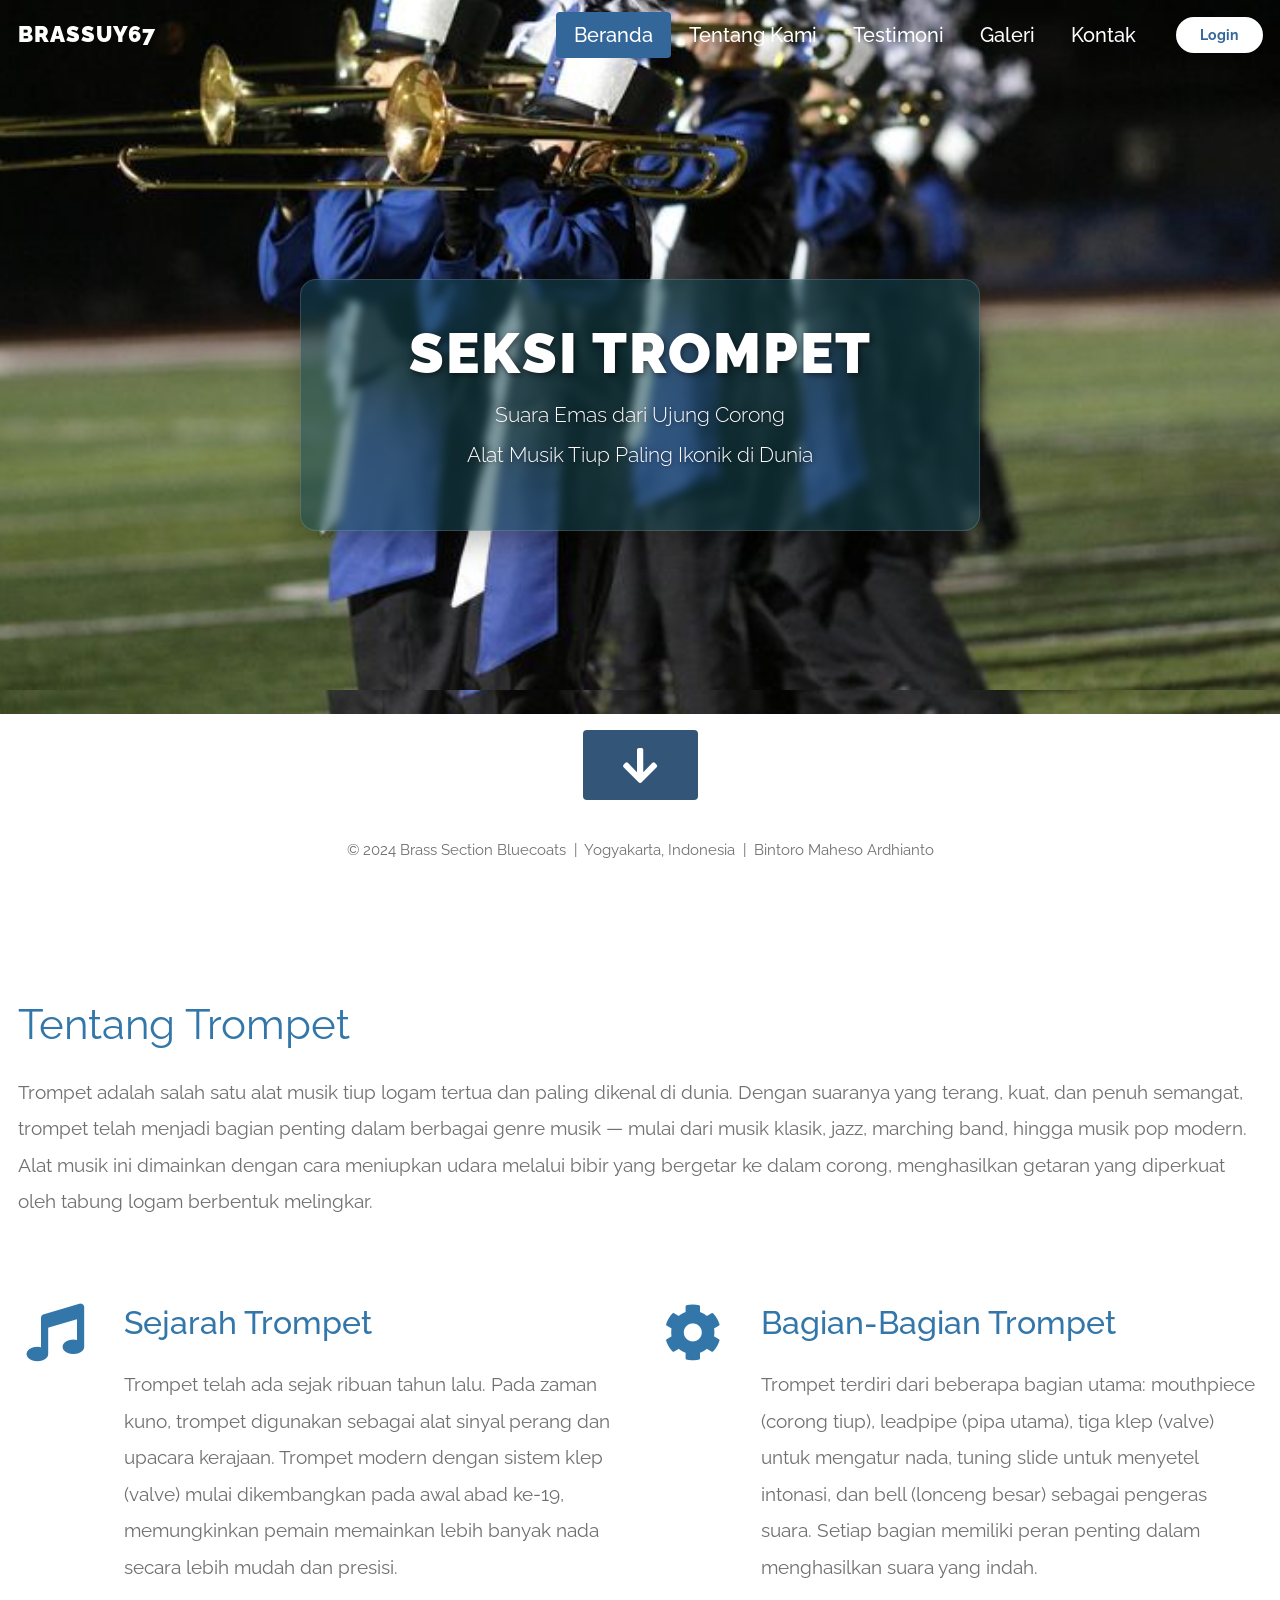
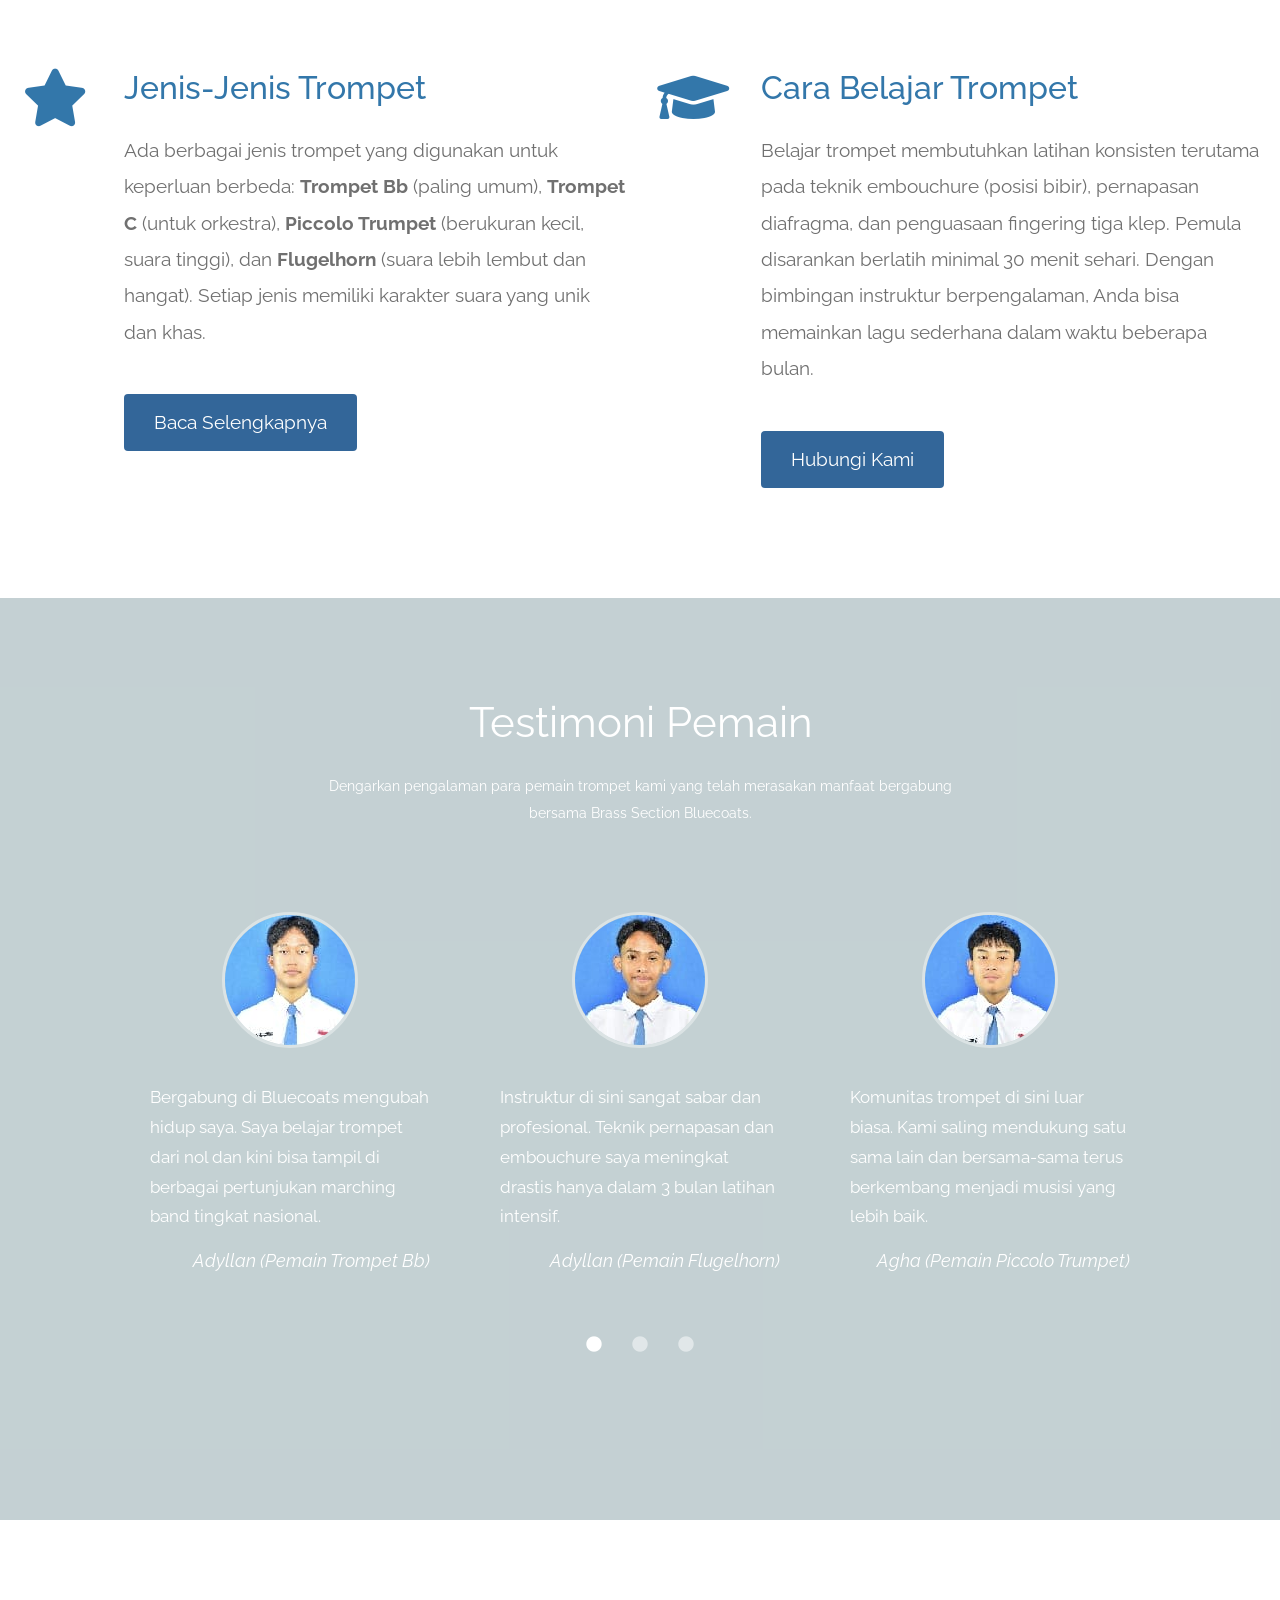
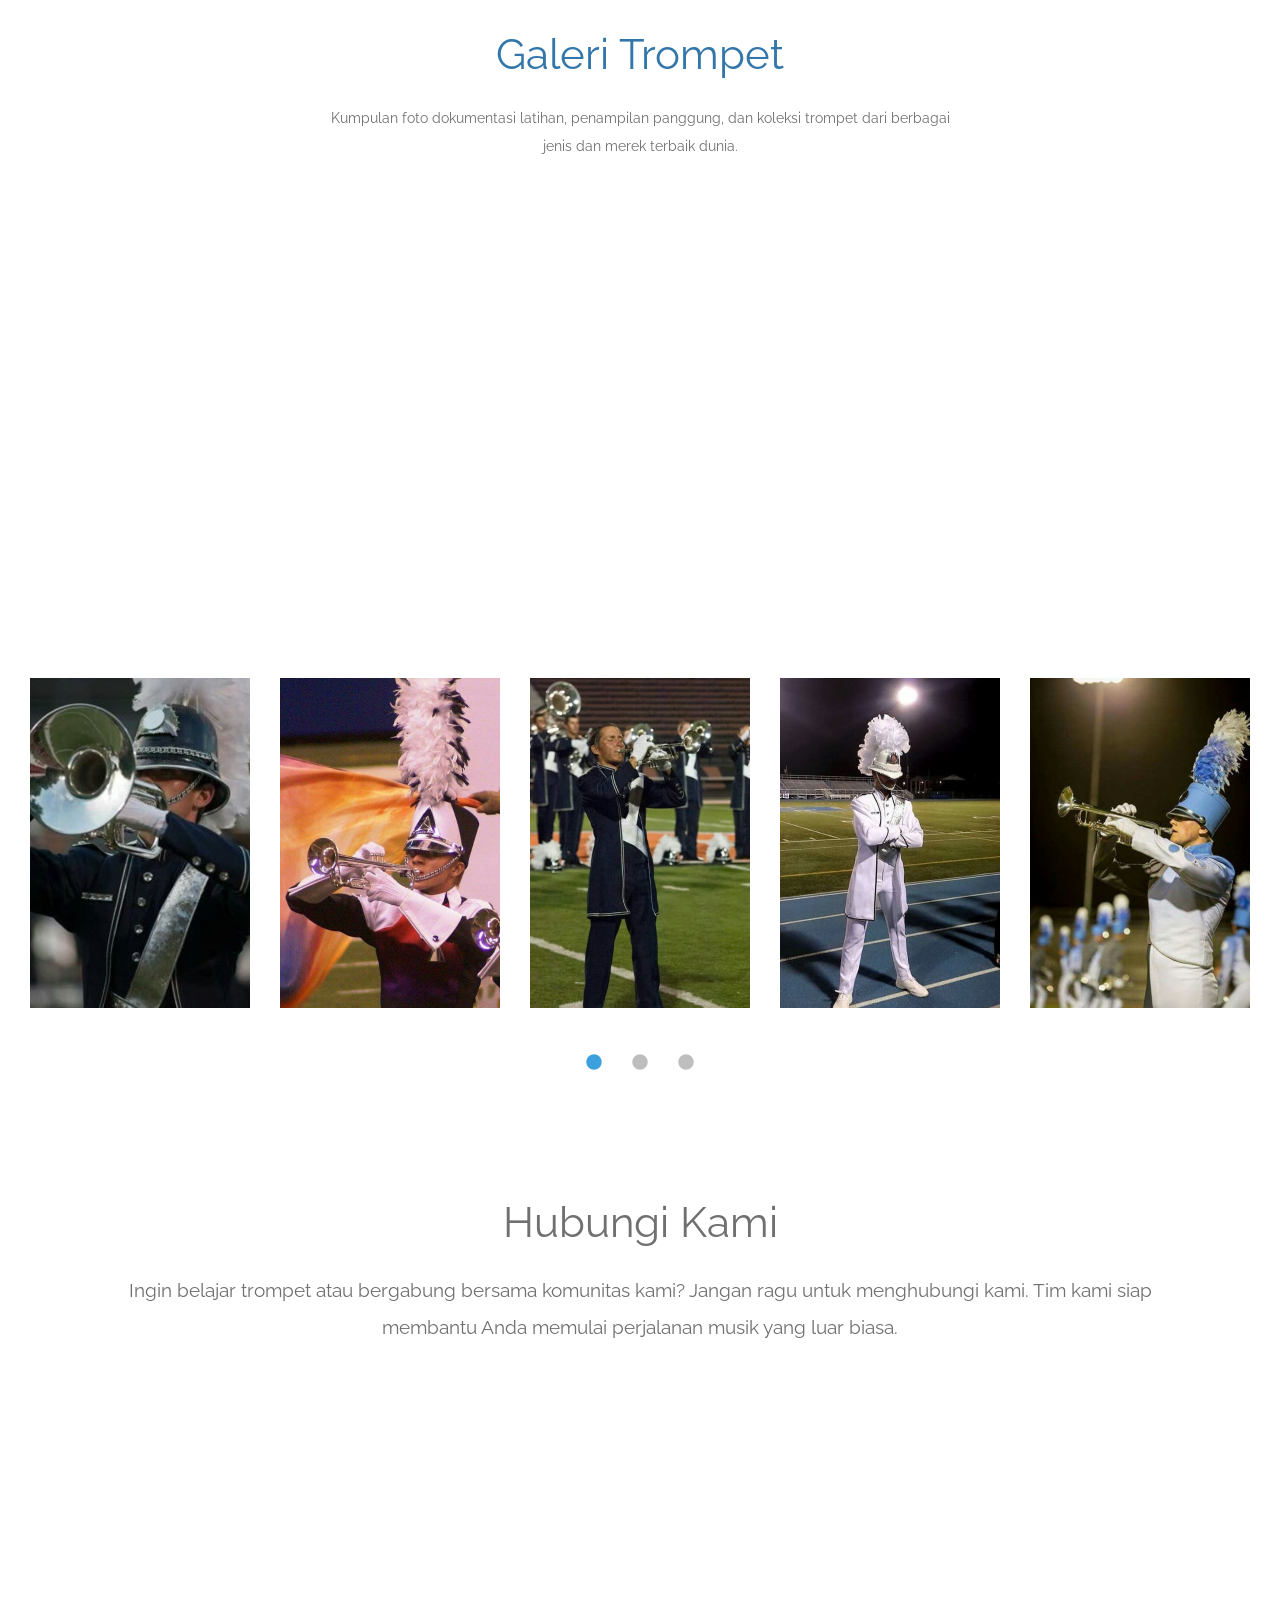
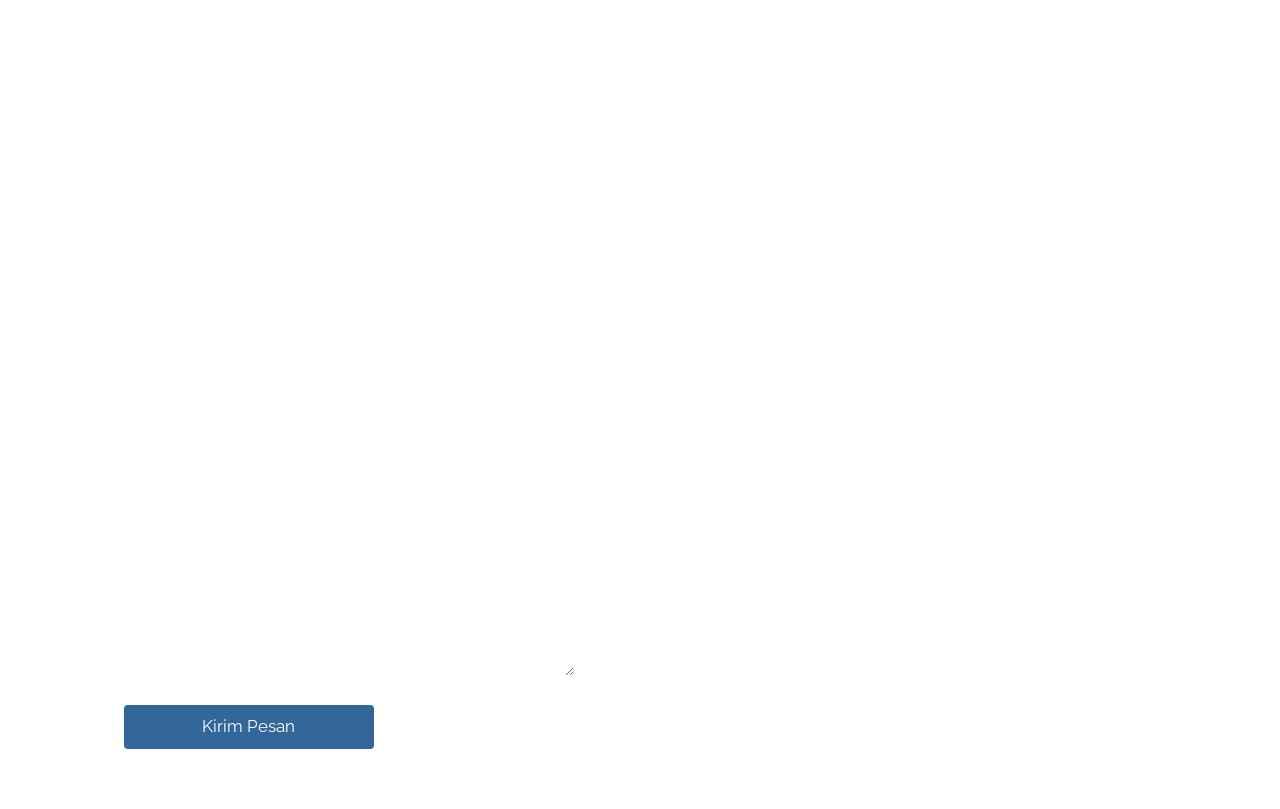
==== index.html @ 49ca2c79 "Update index.html" ====
<!DOCTYPE html>
<html lang="id">
<head>
  <meta charset="UTF-8" />
  <meta name="viewport" content="width=device-width, initial-scale=1.0" />
  <meta http-equiv="X-UA-Compatible" content="ie=edge" />
  <title>Brass Section Bluecoats - Trompet</title>
  <link rel="stylesheet" href="fontawesome-5.5/css/all.min.css" />
  <link rel="stylesheet" href="slick/slick.css">
  <link rel="stylesheet" href="slick/slick-theme.css">
  <link rel="stylesheet" href="magnific-popup/magnific-popup.css">
  <link rel="stylesheet" href="css/bootstrap.min.css" />
  <link rel="stylesheet" href="css/tooplate-infinite-loop.css" />
</head>
<body>

  <!-- Hero section -->
  <section id="infinite" class="text-white tm-font-big tm-parallax">

    <!-- Navigation -->
    <nav class="navbar navbar-expand-md tm-navbar" id="tmNav">
      <div class="container">

        <a href="#infinite" class="navbar-brand">BRASSUY67</a>

        <button class="navbar-toggler" type="button"
          data-toggle="collapse" data-target="#navbarSupportedContent"
          aria-controls="navbarSupportedContent" aria-expanded="false"
          aria-label="Toggle navigasi">
          <i class="fas fa-bars navbar-toggler-icon"></i>
        </button>

        <div class="collapse navbar-collapse" id="navbarSupportedContent">
          <ul class="navbar-nav ml-auto align-items-center">
            <li class="nav-item">
              <a class="nav-link tm-nav-link" href="#infinite">Beranda</a>
            </li>
            <li class="nav-item">
              <a class="nav-link tm-nav-link" href="#whatwedo">Tentang Kami</a>
            </li>
            <li class="nav-item">
              <a class="nav-link tm-nav-link" href="#testimonials">Testimoni</a>
            </li>
            <li class="nav-item">
              <a class="nav-link tm-nav-link" href="#gallery">Galeri</a>
            </li>
            <li class="nav-item">
              <a class="nav-link tm-nav-link" href="#contact">Kontak</a>
            </li>
            <!-- Auth Area -->
            <li class="nav-item auth-nav-item">
              <span id="userInfo" class="user-info-text"></span>
              <button onclick="goLogin()" class="nav-cta" id="loginBtn">Login</button>
              <button onclick="goLogout()" class="nav-cta nav-cta-outline" id="logoutBtn" style="display:none;">Logout</button>
            </li>
          </ul>
        </div>

      </div>
    </nav>

    <!-- Hero Text -->
    <div class="text-center tm-hero-text-container">
      <div class="tm-hero-text-container-inner">
       <div class="tm-hero-banner">
        <h2 class="tm-hero-title">Seksi Trompet</h2>
        <p class="tm-hero-subtitle">
          Suara Emas dari Ujung Corong<br>
          Alat Musik Tiup Paling Ikonik di Dunia
        </p>
      </div>
    </div>

    <div class="tm-next tm-intro-next">
      <a href="#whatwedo" class="text-center tm-down-arrow-link">
        <i class="fas fa-2x fa-arrow-down tm-down-arrow"></i>
      </a>
    </div>

  </section>

  <!-- Tentang Kami -->
  <section id="whatwedo" class="tm-section-pad-top">
    <div class="container">

      <div class="row tm-content-box">
        <div class="col-lg-12 col-xl-12">
          <div class="tm-intro-text-container">
            <h2 class="tm-text-primary mb-4 tm-section-title">Tentang Trompet</h2>
            <p class="mb-4 tm-intro-text">
              Trompet adalah salah satu alat musik tiup logam tertua dan paling dikenal di dunia. 
              Dengan suaranya yang terang, kuat, dan penuh semangat, trompet telah menjadi bagian penting 
              dalam berbagai genre musik — mulai dari musik klasik, jazz, marching band, hingga musik pop modern. 
              Alat musik ini dimainkan dengan cara meniupkan udara melalui bibir yang bergetar ke dalam corong, 
              menghasilkan getaran yang diperkuat oleh tabung logam berbentuk melingkar.
            </p>
          </div>
        </div>
      </div>

      <div class="row tm-content-box">
        <div class="col-lg-1">
          <i class="fas fa-3x fa-music text-center tm-icon"></i>
        </div>
        <div class="col-lg-5">
          <div class="tm-intro-text-container">
            <h2 class="tm-text-primary mb-4">Sejarah Trompet</h2>
            <p class="mb-4 tm-intro-text">
              Trompet telah ada sejak ribuan tahun lalu. Pada zaman kuno, trompet digunakan sebagai 
              alat sinyal perang dan upacara kerajaan. Trompet modern dengan sistem klep (valve) 
              mulai dikembangkan pada awal abad ke-19, memungkinkan pemain memainkan lebih banyak nada 
              secara lebih mudah dan presisi.
            </p>
          </div>
        </div>

        <div class="col-lg-1">
          <i class="fas fa-3x fa-cog text-center tm-icon"></i>
        </div>
        <div class="col-lg-5">
          <div class="tm-intro-text-container">
            <h2 class="tm-text-primary mb-4">Bagian-Bagian Trompet</h2>
            <p class="mb-4 tm-intro-text">
              Trompet terdiri dari beberapa bagian utama: mouthpiece (corong tiup), leadpipe (pipa utama), 
              tiga klep (valve) untuk mengatur nada, tuning slide untuk menyetel intonasi, 
              dan bell (lonceng besar) sebagai pengeras suara. Setiap bagian memiliki peran 
              penting dalam menghasilkan suara yang indah.
            </p>
          </div>
        </div>
      </div>

      <div class="row tm-content-box">
        <div class="col-lg-1">
          <i class="fas fa-3x fa-star text-center tm-icon"></i>
        </div>
        <div class="col-lg-5">
          <div class="tm-intro-text-container">
            <h2 class="tm-text-primary mb-4">Jenis-Jenis Trompet</h2>
            <p class="mb-4 tm-intro-text">
              Ada berbagai jenis trompet yang digunakan untuk keperluan berbeda: 
              <strong>Trompet Bb</strong> (paling umum), <strong>Trompet C</strong> (untuk orkestra), 
              <strong>Piccolo Trumpet</strong> (berukuran kecil, suara tinggi), 
              dan <strong>Flugelhorn</strong> (suara lebih lembut dan hangat). 
              Setiap jenis memiliki karakter suara yang unik dan khas.
            </p>
            <div class="tm-continue">
              <a href="#testimonials" class="tm-intro-text tm-btn-primary">Baca Selengkapnya</a>
            </div>
          </div>
        </div>

        <div class="col-lg-1">
          <i class="fas fa-3x fa-graduation-cap text-center tm-icon"></i>
        </div>
        <div class="col-lg-5">
          <div class="tm-intro-text-container">
            <h2 class="tm-text-primary mb-4">Cara Belajar Trompet</h2>
            <p class="mb-4 tm-intro-text">
              Belajar trompet membutuhkan latihan konsisten terutama pada teknik embouchure 
              (posisi bibir), pernapasan diafragma, dan penguasaan fingering tiga klep. 
              Pemula disarankan berlatih minimal 30 menit sehari. Dengan bimbingan instruktur 
              berpengalaman, Anda bisa memainkan lagu sederhana dalam waktu beberapa bulan.
            </p>
            <div class="tm-continue">
              <a href="#contact" class="tm-intro-text tm-btn-primary">Hubungi Kami</a>
            </div>
          </div>
        </div>
      </div>

    </div>
  </section>

  <!-- Testimoni -->
  <section id="testimonials" class="tm-section-pad-top tm-parallax-2">
    <div class="container tm-testimonials-content">
      <div class="row">
        <div class="col-lg-12 tm-content-box">
          <h2 class="text-white text-center mb-4 tm-section-title">Testimoni Pemain</h2>
          <p class="mx-auto tm-section-desc text-center">
            Dengarkan pengalaman para pemain trompet kami yang telah merasakan manfaat bergabung bersama Brass Section Bluecoats.
          </p>
          <div class="mx-auto tm-gallery-container tm-gallery-container-2">
            <div class="tm-testimonials-carousel">

              <figure class="tm-testimonial-item">
                <img src="img/testimonial-img-01.jpeg" alt="Budi" class="img-fluid mx-auto">
                <blockquote>
                  Bergabung di Bluecoats mengubah hidup saya. Saya belajar trompet dari nol dan kini bisa tampil di berbagai pertunjukan marching band tingkat nasional.
                </blockquote>
                <figcaption>Adyllan (Pemain Trompet Bb)</figcaption>
              </figure>

              <figure class="tm-testimonial-item">
                <img src="img/testimonial-img-02.jpeg" alt="Sari" class="img-fluid mx-auto">
                <blockquote>
                  Instruktur di sini sangat sabar dan profesional. Teknik pernapasan dan embouchure saya meningkat drastis hanya dalam 3 bulan latihan intensif.
                </blockquote>
                <figcaption>Adyllan (Pemain Flugelhorn)</figcaption>
              </figure>

              <figure class="tm-testimonial-item">
                <img src="img/testimonial-img-03.jpeg" alt="Rizky" class="img-fluid mx-auto">
                <blockquote>
                  Komunitas trompet di sini luar biasa. Kami saling mendukung satu sama lain dan bersama-sama terus berkembang menjadi musisi yang lebih baik.
                </blockquote>
                <figcaption>Agha (Pemain Piccolo Trumpet)</figcaption>
              </figure>

              <figure class="tm-testimonial-item">
                <img src="img/testimonial-img-04.jpeg" alt="Maya" class="img-fluid mx-auto">
                <blockquote>
                  Fasilitas latihan yang lengkap dan jadwal yang fleksibel membuat saya bisa belajar trompet sambil tetap menjalani aktivitas sehari-hari dengan lancar.
                </blockquote>
                <figcaption>Abiy (Pemain Trompet C)</figcaption>
              </figure>

              <figure class="tm-testimonial-item">
                <img src="img/testimonial-img-02.jpeg" alt="Andi" class="img-fluid mx-auto">
                <blockquote>
                  Saya sudah mencoba berbagai tempat les musik, tapi di sini metode pengajarannya paling sistematis dan menyenangkan. Sangat direkomendasikan!
                </blockquote>
                <figcaption>Hakim (Pemain Trompet Jazz)</figcaption>
              </figure>

            </div>
          </div>
        </div>
      </div>
    </div>
    <div class="tm-bg-overlay"></div>
  </section>

  <!-- Galeri -->
  <section id="gallery" class="tm-section-pad-top">
    <div class="container tm-container-gallery">
      <div class="row">
        <div class="text-center col-12">
          <h2 class="tm-text-primary tm-section-title mb-4">Galeri Trompet</h2>
          <p class="mx-auto tm-section-desc">
            Kumpulan foto dokumentasi latihan, penampilan panggung, dan koleksi trompet dari berbagai jenis dan merek terbaik dunia.
            <iframe width="756" height="425" src="https://www.youtube.com/embed/3j3JiDOOuag" title="Bluecoats 2025  The Observer Effect Multicam" frameborder="0" allow="accelerometer; autoplay; clipboard-write; encrypted-media; gyroscope; picture-in-picture; web-share" referrerpolicy="strict-origin-when-cross-origin" allowfullscreen></iframe>
          </p>
        </div>
      </div>
      <div class="row">
        <div class="col-12">
          <div class="mx-auto tm-gallery-container">
            <div class="grid tm-gallery">
              <a href="img/gallery-img-01.jpg">
                <figure class="effect-honey tm-gallery-item">
                  <img src="img/gallery-tn-01.jpeg" alt="Gambar 1" class="img-fluid">
                  <figcaption><h2><i>Latihan <span>Rutin Harian</span></i></h2></figcaption>
                </figure>
              </a>
              <a href="img/gallery-img-02.jpg">
                <figure class="effect-honey tm-gallery-item">
                  <img src="img/gallery-tn-02.jpeg" alt="Gambar 2" class="img-fluid">
                  <figcaption><h2><i>Penampilan <span>Marching Band</span></i></h2></figcaption>
                </figure>
              </a>
              <a href="img/gallery-img-03.jpg">
                <figure class="effect-honey tm-gallery-item">
                  <img src="img/gallery-tn-03.jpeg" alt="Gambar 3" class="img-fluid">
                  <figcaption><h2><i>Trompet <span>Klasik Orkestra</span></i></h2></figcaption>
                </figure>
              </a>
              <a href="img/gallery-img-04.jpg">
                <figure class="effect-honey tm-gallery-item">
                  <img src="img/gallery-tn-04.jpeg" alt="Gambar 4" class="img-fluid">
                  <figcaption><h2><i>Solo <span>Konser Jazz</span></i></h2></figcaption>
                </figure>
              </a>
              <a href="img/gallery-img-05.jpg">
                <figure class="effect-honey tm-gallery-item">
                  <img src="img/gallery-tn-05.jpeg" alt="Gambar 5" class="img-fluid">
                  <figcaption><h2><i>Studio <span>Rekaman</span></i></h2></figcaption>
                </figure>
              </a>
              <a href="img/gallery-img-06.jpg">
                <figure class="effect-honey tm-gallery-item">
                  <img src="img/gallery-tn-06.jpeg" alt="Gambar 6" class="img-fluid">
                  <figcaption><h2><i>Koleksi <span>Trompet Antik</span></i></h2></figcaption>
                </figure>
              </a>
              <a href="img/gallery-img-01.jpg">
                <figure class="effect-honey tm-gallery-item">
                  <img src="img/gallery-tn-01.jpeg" alt="Gambar 7" class="img-fluid">
                  <figcaption><h2><i>Kompetisi <span>Tingkat Nasional</span></i></h2></figcaption>
                </figure>
              </a>
              <a href="img/gallery-img-02.jpg">
                <figure class="effect-honey tm-gallery-item">
                  <img src="img/gallery-tn-02.jpeg" alt="Gambar 8" class="img-fluid">
                  <figcaption><h2><i>Workshop <span>Teknik Tiup</span></i></h2></figcaption>
                </figure>
              </a>
            </div>
          </div>
        </div>
      </div>
    </div>
  </section>

  <!-- Kontak -->
    <div class="container tm-container-contact">
      <div class="row">
        <div class="text-center col-12">
          <h2 class="tm-section-title mb-4">Hubungi Kami</h2>
          <p class="mb-5">
            Ingin belajar trompet atau bergabung bersama komunitas kami? 
            Jangan ragu untuk menghubungi kami. Tim kami siap membantu Anda memulai perjalanan musik yang luar biasa.
            <iframe src="https://www.google.com/maps/embed?pb=!1m18!1m12!1m3!1d3952.896037484975!2d110.39152690932893!3d-7.800830300625493!2m3!1f0!2f0!3f0!3m2!1i1024!2i768!4f13.1!3m3!1m2!1s0x2e7a57669d43fe55%3A0x75fae1bb400d4da5!2sSMA%20Negeri%208%20Yogyakarta!5e0!3m2!1sid!2sid!4v1779773142971!5m2!1sid!2sid" width="600" height="450" style="border:0;" allowfullscreen="" loading="lazy" referrerpolicy="no-referrer-when-downgrade"></iframe>
          </p><br>
        </div>

        <div class="col-sm-12 col-md-6">
          <form action="" method="get">
            <input id="name" name="name" type="text" placeholder="Nama Lengkap" class="tm-input" required />
            <input id="email-contact" name="email" type="email" placeholder="Alamat Email" class="tm-input" required />
            <textarea id="message-contact" name="message" rows="8" placeholder="Pesan Anda..." class="tm-input" required></textarea>
            <button type="submit" class="btn tm-btn-submit">Kirim Pesan</button>
          </form>
        </div>

        <div class="col-sm-12 col-md-6">
          <div class="contact-item">
            <a rel="nofollow" href="#" class="item-link">
              <i class="far fa-2x fa-comment mr-4"></i>
              <span class="mb-0">Chat dengan Kami</span>
            </a>
          </div>
          <div class="contact-item">
            <a rel="nofollow" href="mailto:info@brassbluecots.id" class="item-link">
              <i class="far fa-2x fa-envelope mr-4"></i>
              <span class="mb-0">info@brassbluecoats.id</span>
            </a>
          </div>
          <div class="contact-item">
            <a rel="nofollow" href="https://www.google.com/maps" class="item-link">
              <i class="fas fa-2x fa-map-marker-alt mr-4"></i>
              <span class="mb-0">Yogyakarta, Indonesia</span>
            </a>
          </div>
          <div class="contact-item">
            <a rel="nofollow" href="tel:+6281234567890" class="item-link">
              <i class="fas fa-2x fa-phone-square mr-4"></i>
              <span class="mb-0">+62 812-3456-7890</span>
            </a>
          </div>
        </div>
      </div>
    </div>

    <footer class="text-center small tm-footer">
      <p class="mb-0">
        &copy; 2024 Brass Section Bluecoats &nbsp;|&nbsp; Yogyakarta, Indonesia &nbsp;|&nbsp;
        Bintoro Maheso Ardhianto
      </p>
    </footer>
  </section>

  <!-- Scripts -->
  <script src="js/jquery-1.9.1.min.js"></script>
  <script src="slick/slick.min.js"></script>
  <script src="magnific-popup/jquery.magnific-popup.min.js"></script>
  <script src="js/easing.min.js"></script>
  <script src="js/jquery.singlePageNav.min.js"></script>
  <script src="js/bootstrap.min.js"></script>
  <script>
    function goLogin() {
      window.location.href = 'login/index.html';
    }

    function goLogout() {
      localStorage.removeItem('username');
      updateAuthUI();
    }

    function updateAuthUI() {
      var username = localStorage.getItem('username');
      var userInfo = document.getElementById('userInfo');
      var loginBtn = document.getElementById('loginBtn');
      var logoutBtn = document.getElementById('logoutBtn');
      if (username) {
        userInfo.textContent = 'Halo, ' + username;
        loginBtn.style.display = 'none';
        logoutBtn.style.display = 'inline-block';
      } else {
        userInfo.textContent = '';
        loginBtn.style.display = 'inline-block';
        logoutBtn.style.display = 'none';
      }
    }

    function getOffSet() {
      var _offset = 450;
      var windowHeight = window.innerHeight;
      if (windowHeight > 500) _offset = 400;
      if (windowHeight > 680) _offset = 300;
      if (windowHeight > 830) _offset = 210;
      return _offset;
    }

    function setParallaxPosition($doc, multiplier, $object) {
      var offset = getOffSet();
      var from_top = $doc.scrollTop(),
        bg_css = 'center ' + (multiplier * from_top - offset) + 'px';
      $object.css({ "background-position": bg_css });
    }

    var background_image_parallax = function ($object, multiplier, forceSet) {
      multiplier = typeof multiplier !== 'undefined' ? multiplier : 0.5;
      multiplier = 1 - multiplier;
      var $doc = $(document);
      if (forceSet) {
        setParallaxPosition($doc, multiplier, $object);
      } else {
        $(window).scroll(function () {
          setParallaxPosition($doc, multiplier, $object);
        });
      }
    };

    var background_image_parallax_2 = function ($object, multiplier) {
      multiplier = typeof multiplier !== 'undefined' ? multiplier : 0.5;
      multiplier = 1 - multiplier;
      var $doc = $(document);
      $object.css({ "background-attachment": "fixed" });
      $(window).scroll(function () {
        if ($(window).width() > 768) {
          var firstTop = $object.offset().top,
            pos = $(window).scrollTop(),
            yPos = Math.round((multiplier * (firstTop - pos)) - 186);
          $object.css({ "background-position": 'center ' + yPos + 'px' });
        } else {
          $object.css({ "background-position": "center" });
        }
      });
    };

    $(function () {
      updateAuthUI();

      background_image_parallax($(".tm-parallax"), 0.30, false);
      background_image_parallax_2($("#contact"), 0.80);
      background_image_parallax_2($("#testimonials"), 0.80);

      window.addEventListener('resize', function () {
        background_image_parallax($(".tm-parallax"), 0.30, true);
      }, true);

      $(window).scroll(function () {
        if ($(document).scrollTop() > 120) {
          $('.tm-navbar').addClass("scroll");
        } else {
          $('.tm-navbar').removeClass("scroll");
        }
      });

      $('#tmNav a').on('click', function () {
        $('.navbar-collapse').removeClass('show');
      });

      $('#tmNav').singlePageNav({
        'easing': 'easeInOutExpo',
        'speed': 600
      });

      $("a").on('click', function (event) {
        if (this.hash !== "") {
          event.preventDefault();
          var hash = this.hash;
          $('html, body').animate({ scrollTop: $(hash).offset().top }, 600, 'easeInOutExpo', function () {
            window.location.hash = hash;
          });
        }
      });

      $('.tm-gallery').magnificPopup({
        delegate: 'a',
        type: 'image',
        gallery: { enabled: true }
      });

      $('.tm-testimonials-carousel').slick({
        dots: true, prevArrow: false, nextArrow: false, infinite: false,
        slidesToShow: 3, slidesToScroll: 1,
        responsive: [
          { breakpoint: 992, settings: { slidesToShow: 2 } },
          { breakpoint: 768, settings: { slidesToShow: 2 } },
          { breakpoint: 480, settings: { slidesToShow: 1 } }
        ]
      });

      $('.tm-gallery').slick({
        dots: true, infinite: false,
        slidesToShow: 5, slidesToScroll: 2,
        responsive: [
          { breakpoint: 1199, settings: { slidesToShow: 4, slidesToScroll: 2 } },
          { breakpoint: 991, settings: { slidesToShow: 3, slidesToScroll: 2 } },
          { breakpoint: 767, settings: { slidesToShow: 2, slidesToScroll: 1 } },
          { breakpoint: 480, settings: { slidesToShow: 1, slidesToScroll: 1 } }
        ]
      });
    });
  </script>
  <script src="js/welcome.js"></script>
</body>
</html>
---- css/tooplate-infinite-loop.css ----
/*
  Tooplate 2117 Infinite Loop - FIXED & ENHANCED
  https://www.tooplate.com/view/2117-infinite-loop
*/

@import url("https://fonts.googleapis.com/css?family=Raleway:100,300,400,500,700,900");

/* ===================== BASE ===================== */
body {
  font-family: "Raleway", sans-serif;
  font-size: 1.2em;
  color: #707070;
  margin: 0;
  padding: 0;
  overflow-x: hidden;
}

a {
  transition: all 0.3s ease;
  color: #38B;
}

a:hover, a:focus {
  text-decoration: none;
  color: #D40;
}

a:focus { outline: none; }

.btn {
  padding: 8px 32px;
}

.btn:hover {
  background-color: #ced4da;
}

blockquote {
  font-size: 0.86em;
  line-height: 1.8em;
}

p { line-height: 1.9; }

/* ===================== UTILITIES ===================== */
.tm-section-pad-top {
  padding-top: 80px;
  padding-bottom: 40px;
}

.tm-content-box {
  padding-top: 20px;
  padding-bottom: 40px;
}

.tm-text-primary { color: #37A; }
.tm-font-big     { font-size: 1.25rem; }

.tm-btn-primary {
  color: white;
  background-color: #369;
  padding: 14px 30px;
  border-radius: 4px;
  display: inline-block;
  transition: all 0.3s ease;
}

.tm-btn-primary:hover,
.tm-btn-primary:focus {
  color: white;
  background-color: #38B;
}

/* ===================== NAVBAR ===================== */
.tm-navbar {
  position: fixed;
  width: 100%;
  z-index: 1000;
  background-color: transparent;
  transition: all 0.3s ease;
  padding: 12px 0;
}

.tm-navbar.scroll {
  background-color: white;
  border-bottom: 1px solid #e9ecef;
  padding: 8px 0;
  box-shadow: 0 2px 12px rgba(0,0,0,0.08);
}

.navbar-brand {
  color: white;
  font-size: 1.4rem;
  font-weight: 900;
  letter-spacing: 1px;
  transition: all 0.3s ease;
}

.navbar-brand:hover { color: #9CF; }
.tm-navbar.scroll .navbar-brand { color: #369; }
.tm-navbar.scroll .navbar-brand:hover { color: #38B; }

.nav-item { list-style: none; }

.tm-nav-link {
  color: white;
  font-weight: 500;
  padding: 8px 18px !important;
  border-radius: 4px;
  transition: all 0.3s ease;
}

.tm-nav-link:hover,
.tm-nav-link.current {
  color: #FFF !important;
  background-color: #369;
}

.tm-navbar.scroll .tm-nav-link { color: #369; }
.tm-navbar.scroll .tm-nav-link:hover,
.tm-navbar.scroll .tm-nav-link.current {
  color: #FFF !important;
  background-color: #369;
}

/* Auth Area */
.auth-nav-item {
  display: flex !important;
  align-items: center;
  gap: 10px;
  margin-left: 12px;
}

.user-info-text {
  color: white;
  font-size: 0.82rem;
  font-weight: 600;
  white-space: nowrap;
  transition: color 0.3s ease;
}

.tm-navbar.scroll .user-info-text { color: #369; }

/* Login Button */
.nav-cta {
  background-color: white;
  color: #369;
  border: 2px solid white;
  border-radius: 20px;
  padding: 6px 22px;
  font-family: "Raleway", sans-serif;
  font-size: 0.85rem;
  font-weight: 700;
  cursor: pointer;
  transition: all 0.3s ease;
  white-space: nowrap;
  letter-spacing: 0.3px;
}

.nav-cta:hover {
  background-color: #369;
  color: white;
  border-color: #369;
  transform: translateY(-1px);
  box-shadow: 0 4px 12px rgba(51,102,153,0.35);
}

/* Scroll state — login */
.tm-navbar.scroll .nav-cta {
  background-color: #369;
  color: white;
  border-color: #369;
}

.tm-navbar.scroll .nav-cta:hover {
  background-color: #38B;
  border-color: #38B;
}

/* Logout button (outline style) */
.nav-cta-outline {
  background-color: transparent;
  color: white;
  border: 2px solid rgba(255,255,255,0.6);
}

.nav-cta-outline:hover {
  background-color: rgba(255,255,255,0.15);
  border-color: white;
  color: white;
  transform: translateY(-1px);
}

.tm-navbar.scroll .nav-cta-outline {
  background-color: transparent;
  color: #369;
  border-color: #369;
}

.tm-navbar.scroll .nav-cta-outline:hover {
  background-color: #369;
  color: white;
}

/* Toggler */
.navbar-toggler {
  border: 1px solid rgba(255,255,255,0.7);
  padding: 6px 12px;
}

.navbar-toggler-icon { color: white; }
.tm-navbar.scroll .navbar-toggler { border-color: #aaa; }
.tm-navbar.scroll .navbar-toggler-icon { color: #707070; }

/* ===================== HERO ===================== */
#infinite {
  background: url(../img/banner1.jpg) center 35% / cover no-repeat;
  height: 100vh;
  min-height: 375px;
  position: relative;
  overflow: hidden;
}

#infinite::after {
  content: "";
  position: absolute;
  inset: 0;
  background: inherit;
  transform: scale(1.1);
  z-index: -1;
}

.tm-hero-text-container {
  width: 100%; height: 100%;
  display: flex;
  flex-flow: column;
  justify-content: center;
}

.tm-hero-text-container-inner { margin-top: -90px; }

.tm-hero-title {
  font-size: 3.5rem;
  font-weight: 900;
  text-shadow: 2px 2px 6px rgba(0,0,0,0.5);
  letter-spacing: 2px;
  text-transform: uppercase;
}

.tm-hero-subtitle {
  text-shadow: 1px 1px 4px rgba(0,0,0,0.4);
  font-size: 1.3rem;
  font-weight: 300;
}
/* Banner Hero */
.tm-hero-banner {
  display: inline-block;
  background: rgba(20, 70, 80, 0.55);
  backdrop-filter: blur(4px);
  -webkit-backdrop-filter: blur(4px);
  border: 1px solid rgba(255, 255, 255, 0.15);
  border-radius: 16px;
  padding: 2.5rem 3.5rem;
  box-shadow: 0 8px 32px rgba(0, 0, 0, 0.3);
  max-width: 680px;
  width: 90%;
}

.tm-intro-next {
  position: absolute;
  bottom: 100px;
  left: 0; right: 0;
}

@media (max-height: 480px) {
  .tm-hero-text-container-inner { margin-top: -40px; }
  .tm-intro-next { bottom: 20px; }
}

.tm-down-arrow-link { display: block; margin-top: 18%; }

.tm-down-arrow {
  color: #FFF;
  cursor: pointer;
  background: #357;
  padding: 15px 40px;
  border-radius: 4px;
  transition: all 0.3s ease;
}

.tm-down-arrow:hover,
.tm-down-arrow:focus {
  color: #FFF;
  background: #37A;
  padding: 20px 50px;
}

/* ===================== INTRODUCTION ===================== */
#introduction { padding-bottom: 100px; }

.tm-section-title {
  font-size: 2.6rem;
  font-weight: normal;
}

.tm-intro-text { font-size: 1.2rem; }

.tm-icon {
  display: block;
  color: #37A;
}

.tm-continue { padding: 20px 0 30px 0; }

/* ===================== TESTIMONIALS ===================== */
#testimonials {
  color: white;
  background-image: url(../img/blue1.jpg);
  background-size: cover;
  background-repeat: no-repeat;
  position: relative;
}

@media (max-width: 991px) {
  #testimonials { background-image: url(../img/blue1.jpg); }
}

.tm-testimonials-content { position: relative; z-index: 100; }

.tm-bg-overlay {
  width: 100%; height: 100%;
  background: rgba(20, 70, 80, 0.25);
  position: absolute;
  top: 0; left: 0; right: 0; bottom: 0;
  z-index: 0;
}

.tm-testimonials-carousel { max-width: 1050px; margin: 0 auto; }

.tm-testimonial-item {
  max-width: 290px;
  margin-left: 35px;
  margin-right: 35px;
}

.tm-testimonial-item img {
  border-radius: 50%;
  margin-bottom: 35px;
  border: 3px solid rgba(255,255,255,0.4);
}

.tm-testimonial-item figcaption {
  text-align: right;
  font-style: italic;
  font-size: 1.1rem;
}

/* ===================== GALLERY ===================== */
.tm-section-desc {
  max-width: 650px;
  width: 100%;
  font-size: 0.9rem;
}

.tm-gallery-container {
  padding-top: 70px;
  padding-bottom: 120px;
}

.tm-gallery-item { margin: 0 15px; }

.slick-dots { bottom: -65px; }
.slick-dots li { margin: 0 13px; }

.slick-dots li button:hover:before,
.slick-dots li button:focus:before,
.slick-dots li.slick-active button:before {
  opacity: 1;
  color: #3ba0dd;
}

.tm-testimonials-carousel .slick-dots li button:before { color: white; opacity: 0.5; }
.tm-testimonials-carousel .slick-dots li button:hover:before,
.tm-testimonials-carousel .slick-dots li button:focus:before,
.tm-testimonials-carousel .slick-dots li.slick-active button:before { color: white; opacity: 1; }
.slick-dots li button:before { font-size: 18px; }

/* Hover Effect */
.grid figure {
  position: relative;
  float: left;
  overflow: hidden;
  background: #3085a3;
  text-align: center;
  cursor: pointer;
}

.grid figure img {
  position: relative;
  display: block;
  min-height: 100%;
  max-width: 100%;
  opacity: 0.8;
}

.grid figure figcaption {
  padding: 2em;
  color: #fff;
  text-transform: uppercase;
  font-size: 1.25em;
  -webkit-backface-visibility: hidden;
  backface-visibility: hidden;
}

.grid figure figcaption::before,
.grid figure figcaption::after { pointer-events: none; }

.grid figure figcaption,
.grid figure figcaption > a {
  position: absolute;
  top: 0; left: 0;
  width: 100%; height: 100%;
}

.grid figure figcaption > a {
  z-index: 1000;
  text-indent: 200%;
  white-space: nowrap;
  font-size: 0;
  opacity: 0;
}

.grid figure h2 {
  word-spacing: -0.15em;
  font-size: 0.9em;
  font-weight: 300;
}

.grid figure h2 span { font-weight: 600; }
.grid figure h2, .grid figure p { margin: 0; }
.grid figure p { letter-spacing: 1px; font-size: 68.5%; }

/* Honey effect */
figure.effect-honey { background: #4a3753; max-width: 220px; }
figure.effect-honey img { opacity: 1; transition: opacity 0.35s; }
figure.effect-honey:hover img { opacity: 0.4; }

figure.effect-honey figcaption::before {
  position: absolute; bottom: 0; left: 0;
  width: 100%; height: 10px;
  background: #38C; content: "";
  transform: translate3d(0, 10px, 0);
}

figure.effect-honey h2 {
  position: absolute; bottom: 0; left: 0;
  padding: 1em 1.5em; width: 100%; text-align: left;
  transform: translate3d(0, -30px, 0);
}

figure.effect-honey h2 i {
  font-style: normal; opacity: 0;
  transition: opacity 0.35s, transform 0.35s;
  transform: translate3d(0, -30px, 0);
}

figure.effect-honey figcaption::before,
figure.effect-honey h2 { transition: transform 0.35s; }

figure.effect-honey:hover figcaption::before,
figure.effect-honey:hover h2,
figure.effect-honey:hover h2 i {
  opacity: 1;
  transform: translate3d(0, 0, 0);
}

.tm-container-gallery { padding-top: 30px; }

/* ===================== CONTACT ===================== */
#contact {
  color: white;
  background-color: #001828;
  background-image: url(../img/blue1.jpg);
  background-position: center center;
  background-repeat: no-repeat;
  background-size: cover;
  min-height: 980px;
  position: relative;
  padding-bottom: 50px;
  padding-top: 100px;
  overflow: hidden;
}

#contact::after {
  content: "";
  position: absolute;
  inset: 0;
  background: inherit;
  transform: scale(1.1);
  z-index: -1;
}

.contact-item {
  margin-left: 20px;
  margin-bottom: 50px;
}

.item-link { display: flex; align-items: center; }

.item-link i,
.item-link span { color: white; transition: all 0.3s ease; }

.item-link:hover i,
.item-link:hover span { color: #3496d8; }

.tm-input {
  margin: 0 0 20px 0;
  width: 90%;
  padding: 10px 20px;
  border-radius: 6px;
  border: 1px solid rgba(255,255,255,0.5);
  background: rgba(255,255,255,0.05);
  color: white;
  transition: border-color 0.3s;
  font-family: "Raleway", sans-serif;
}

.tm-input:focus {
  outline: none;
  border-color: white;
  background: rgba(255,255,255,0.1);
}

.tm-btn-submit {
  font-size: 0.9em;
  color: #fff;
  background-color: #369;
  width: 50%;
  margin-bottom: 60px;
  border-radius: 4px;
  transition: all 0.3s ease;
}

.tm-btn-submit:hover {
  color: #fff;
  background-color: #38B;
  transform: translateY(-1px);
}

::placeholder { color: rgba(255,255,255,0.7); opacity: 1; }
:-ms-input-placeholder { color: rgba(255,255,255,0.7); }
::-ms-input-placeholder { color: rgba(255,255,255,0.7); }

/* ===================== FOOTER ===================== */
.tm-footer {
  position: absolute;
  bottom: 35px;
  left: 0; right: 0;
  padding: 0 15px;
}

.tm-footer a { color: #9CF; }
.tm-footer a:hover { color: #FFF; }

/* ===================== RESPONSIVE ===================== */
@media (min-width: 768px) {
  .tm-intro-text-container { padding-left: 0; }
  .navbar-expand-md .navbar-nav .nav-link { padding-right: 18px; padding-left: 18px; }
}

@media (min-width: 1200px) {
  .container            { max-width: 1275px; }
  .tm-container-gallery { max-width: 1290px; }
  .tm-container-contact { max-width: 1063px; }
}

@media (max-width: 991px) {
  .tm-intro-text-container {
    padding-left: 15px;
    padding-top: 30px;
    max-width: 600px;
    margin-left: auto; margin-right: auto;
  }
  .tm-intro-img { display: block; margin-left: auto; margin-right: auto; }
  .tm-btn-submit { margin-left: 0; margin-top: 20px; }
}

@media (max-width: 767px) {
  .navbar-nav { max-width: 220px; text-align: right; }
  .navbar-collapse { background-color: white; padding: 10px; border-radius: 6px; box-shadow: 0 4px 20px rgba(0,0,0,0.15); }
  .navbar-collapse .nav-link { color: #369 !important; padding-right: 20px; }
  .auth-nav-item { margin-left: 0; justify-content: flex-end; padding: 8px 0; }
  .user-info-text { color: #369 !important; }
  .nav-cta {
    background-color: #369 !important;
    color: white !important;
    border-color: #369 !important;
  }
  .nav-cta-outline {
    background-color: transparent !important;
    color: #369 !important;
    border-color: #369 !important;
  }
}

@media (max-width: 480px) {
  .tm-gallery-container { max-width: 220px; margin-left: auto; margin-right: auto; }
  .tm-gallery-container-2 { max-width: 350px; }
  .slick-dots li { margin: 0 8px; }
  .tm-gallery-item { margin: 0; }
  .tm-hero-title { font-size: 2.5rem; }
}
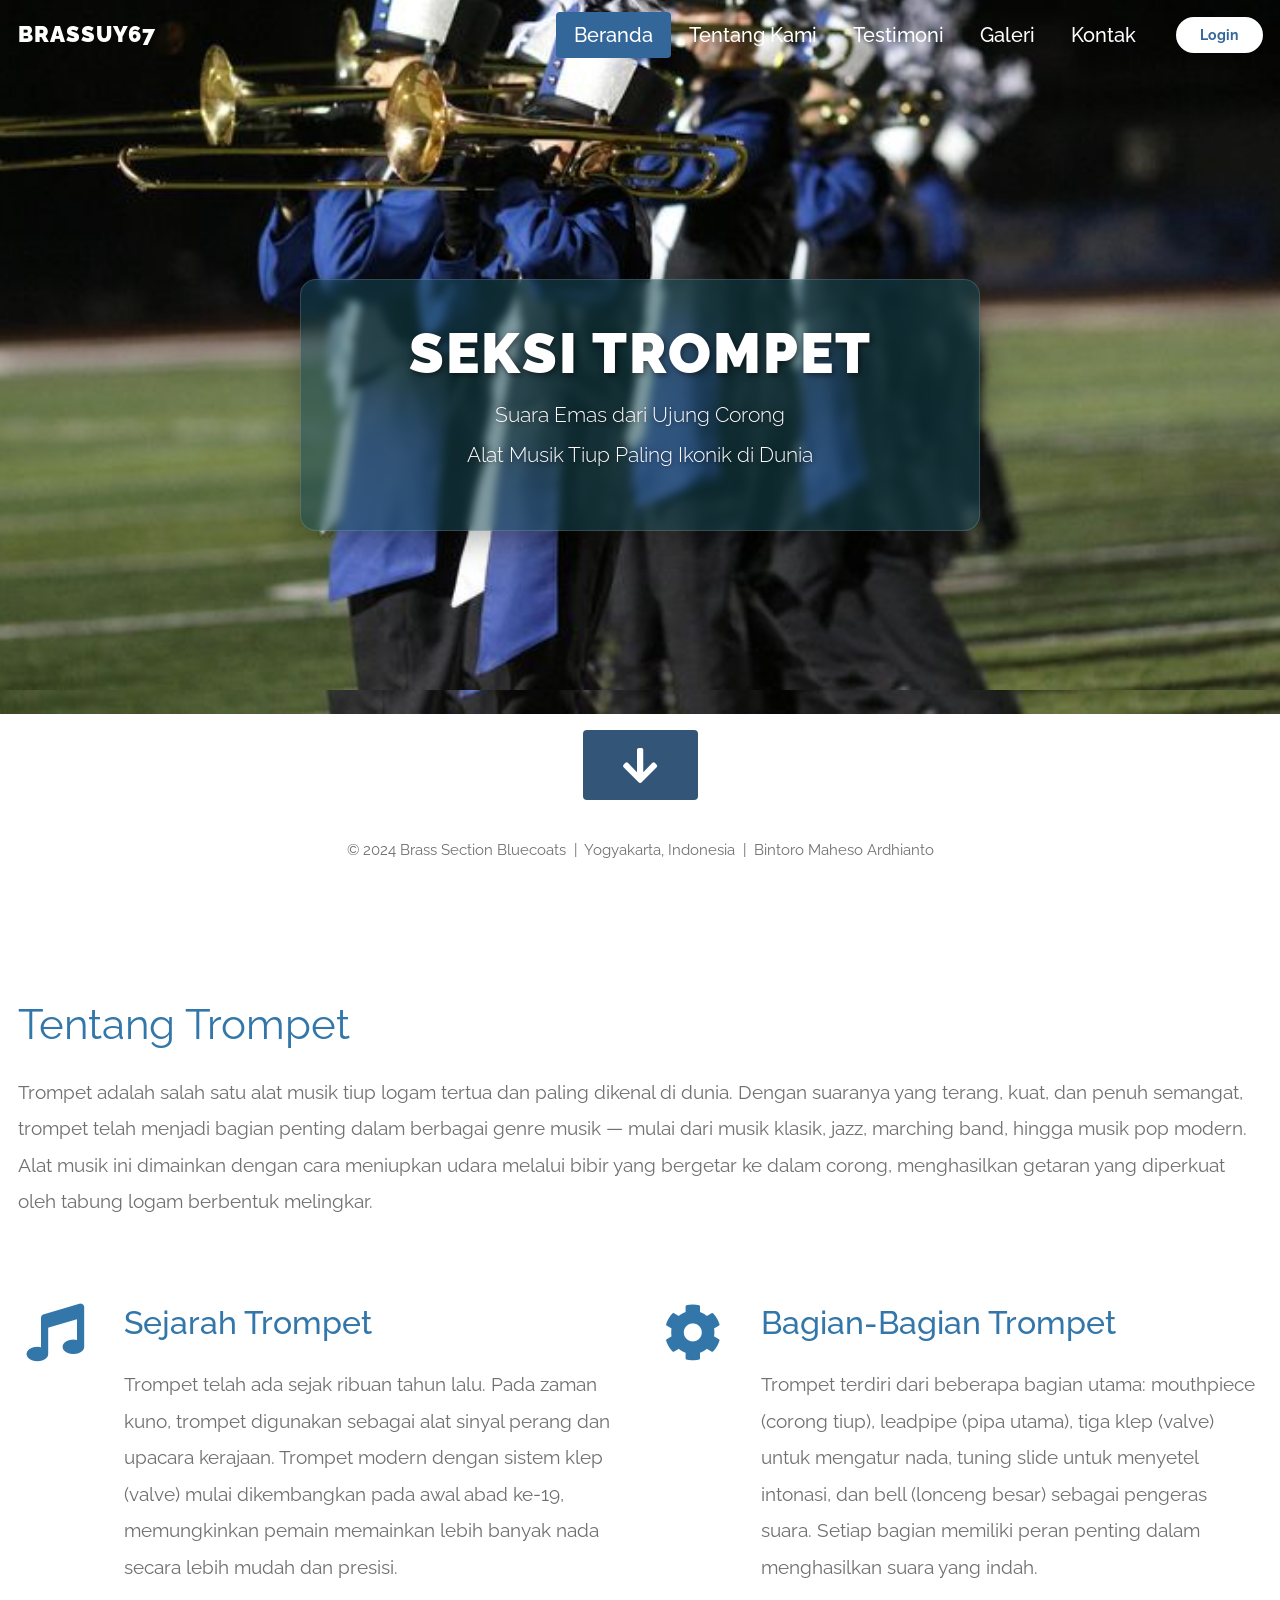
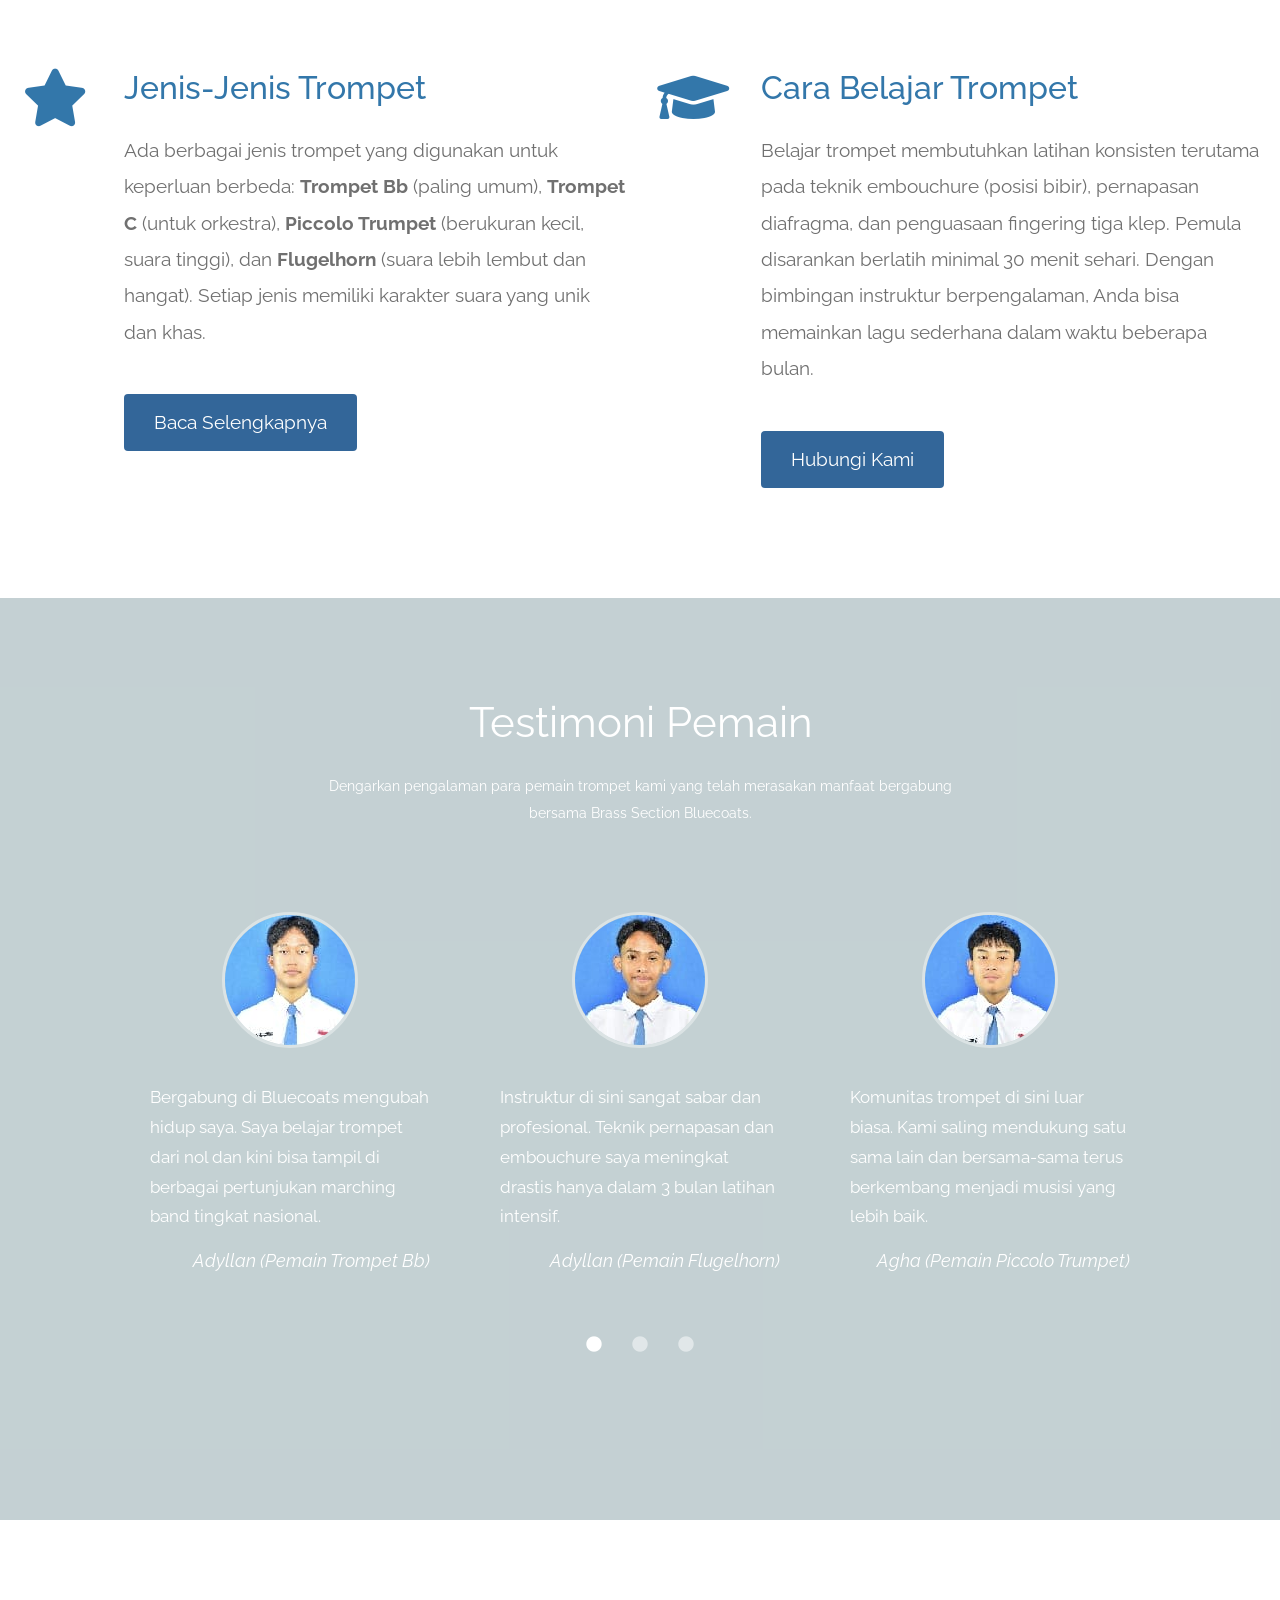
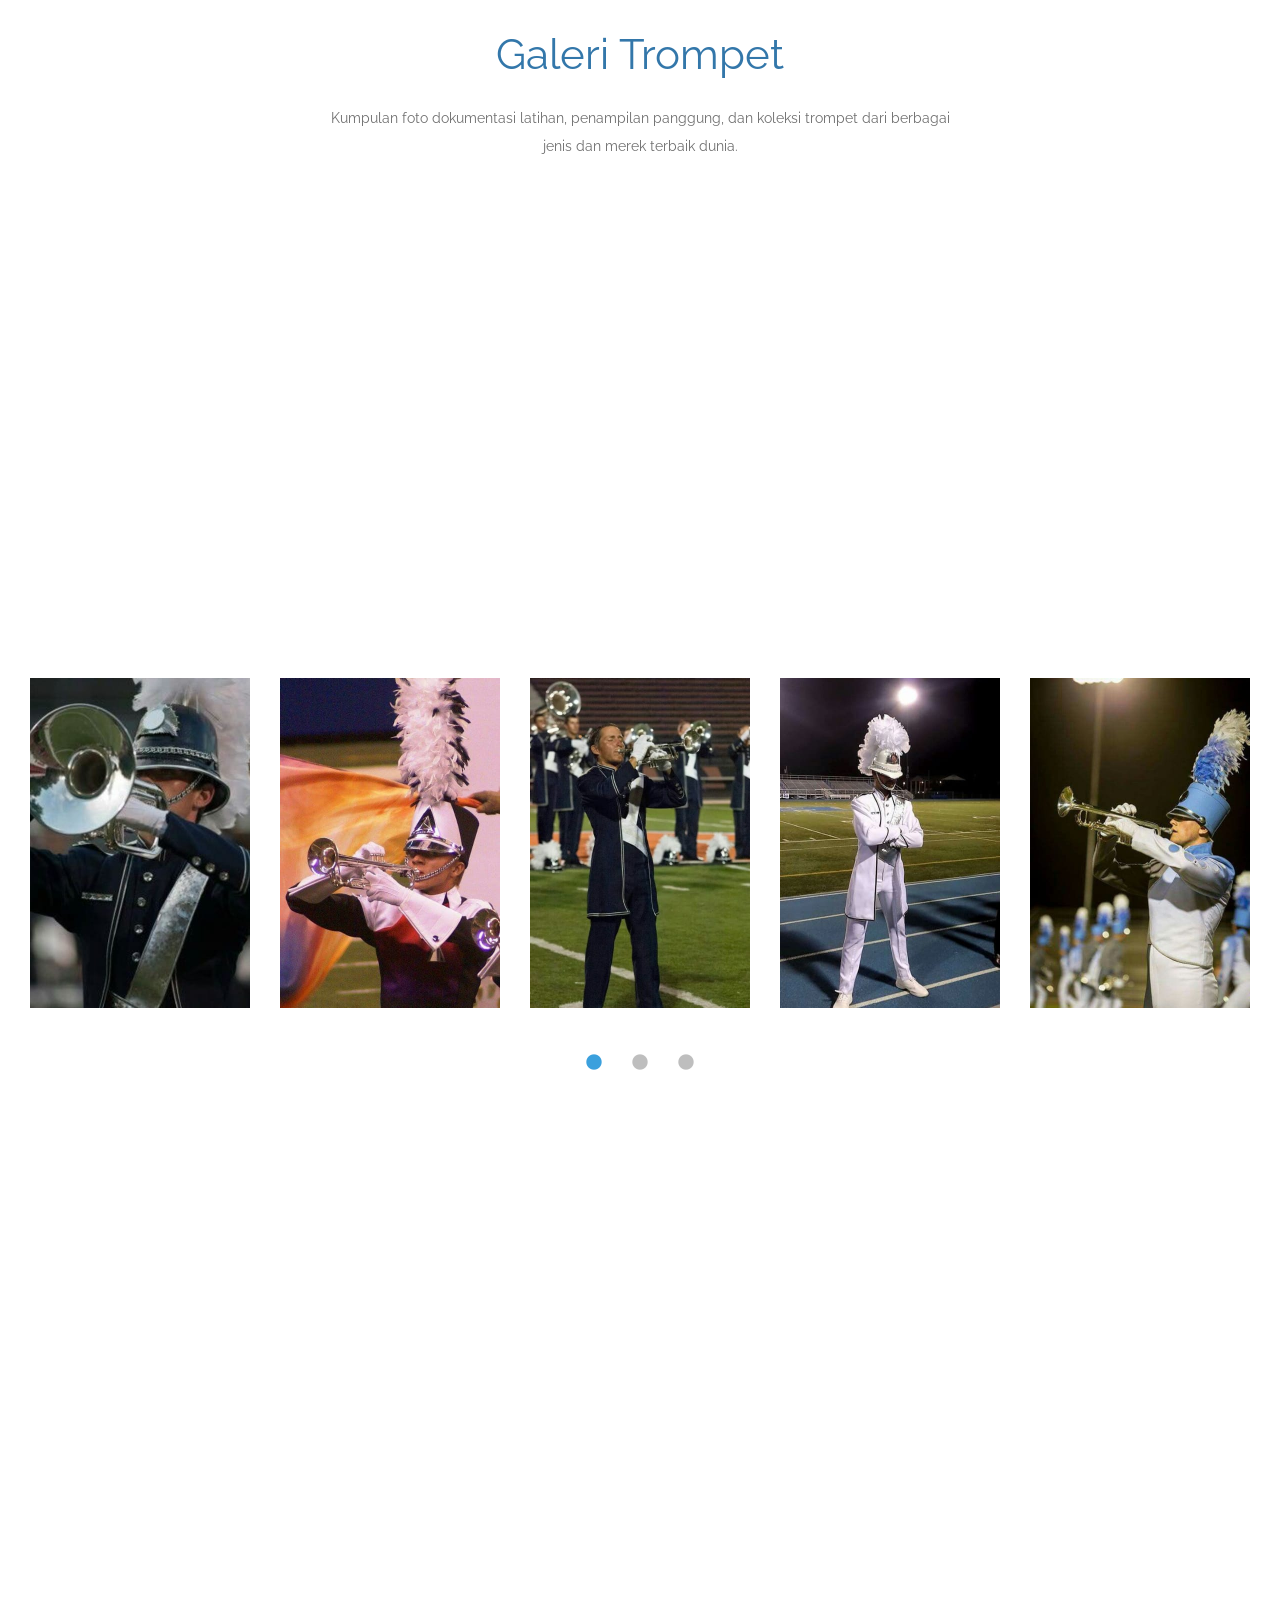
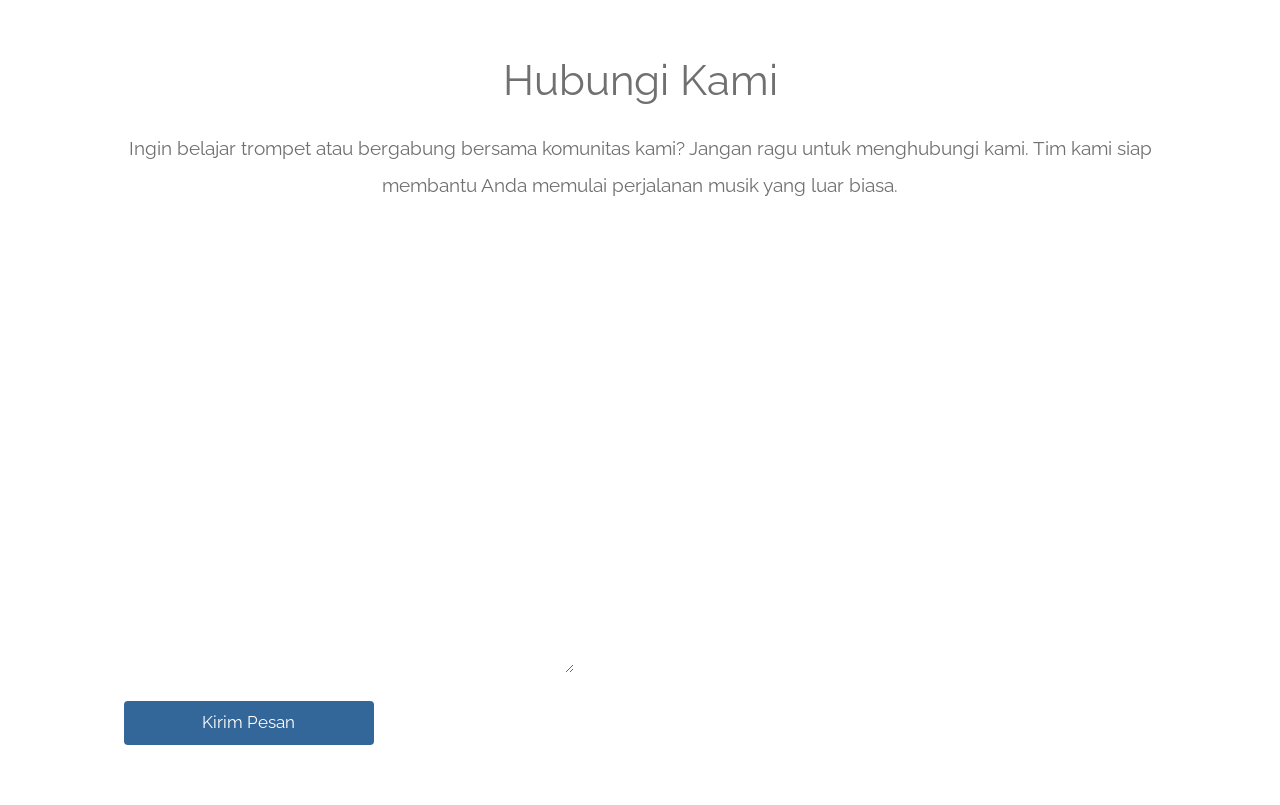
==== commit d0f0c311: "Update index.html" ====
--- a/index.html
+++ b/index.html
@@ -304,6 +304,7 @@
   </section>
 
   <!-- Kontak -->
+  <iframe src="https://www.google.com/maps/embed?pb=!1m18!1m12!1m3!1d3952.896037484975!2d110.39152690932893!3d-7.800830300625493!2m3!1f0!2f0!3f0!3m2!1i1024!2i768!4f13.1!3m3!1m2!1s0x2e7a57669d43fe55%3A0x75fae1bb400d4da5!2sSMA%20Negeri%208%20Yogyakarta!5e0!3m2!1sid!2sid!4v1779773142971!5m2!1sid!2sid" width="600" height="450" style="border:0;" allowfullscreen="" loading="lazy" referrerpolicy="no-referrer-when-downgrade"></iframe>
     <div class="container tm-container-contact">
       <div class="row">
         <div class="text-center col-12">
@@ -311,7 +312,6 @@
           <p class="mb-5">
             Ingin belajar trompet atau bergabung bersama komunitas kami? 
             Jangan ragu untuk menghubungi kami. Tim kami siap membantu Anda memulai perjalanan musik yang luar biasa.
-            <iframe src="https://www.google.com/maps/embed?pb=!1m18!1m12!1m3!1d3952.896037484975!2d110.39152690932893!3d-7.800830300625493!2m3!1f0!2f0!3f0!3m2!1i1024!2i768!4f13.1!3m3!1m2!1s0x2e7a57669d43fe55%3A0x75fae1bb400d4da5!2sSMA%20Negeri%208%20Yogyakarta!5e0!3m2!1sid!2sid!4v1779773142971!5m2!1sid!2sid" width="600" height="450" style="border:0;" allowfullscreen="" loading="lazy" referrerpolicy="no-referrer-when-downgrade"></iframe>
           </p><br>
         </div>
 
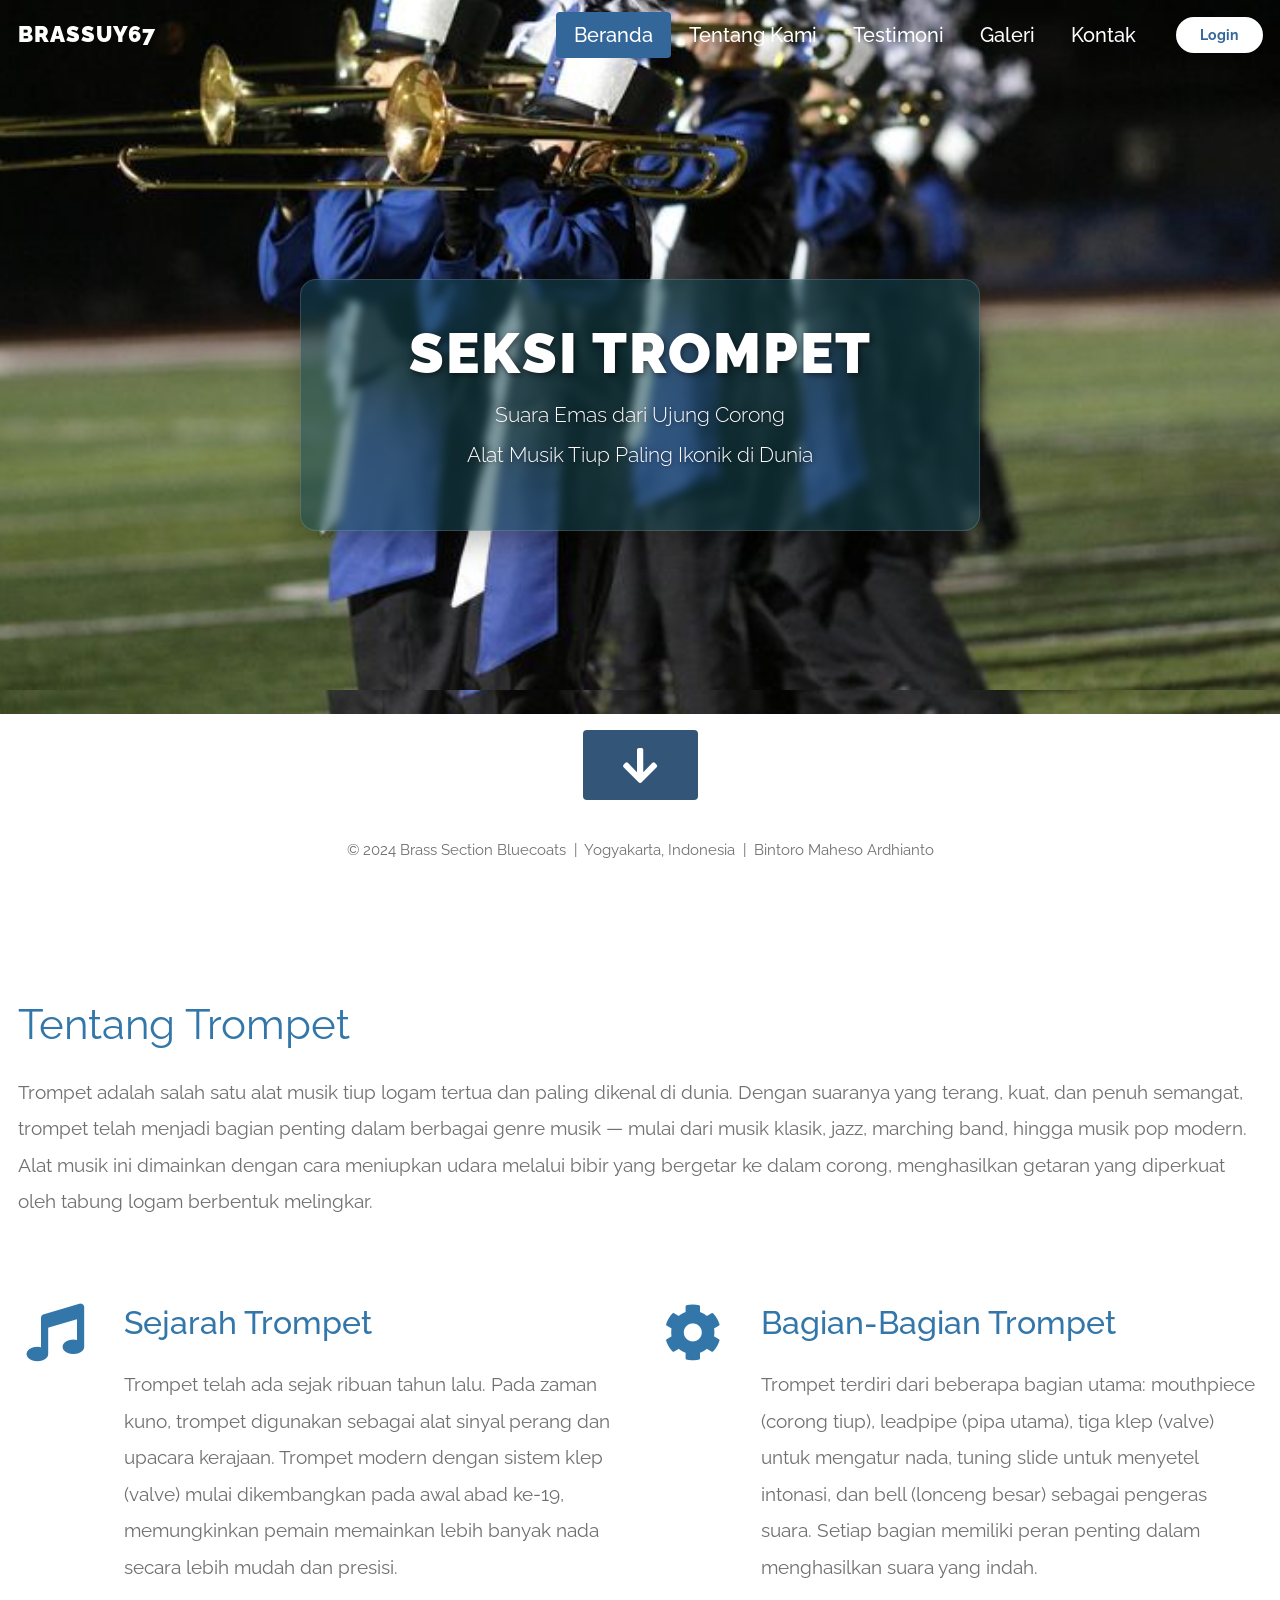
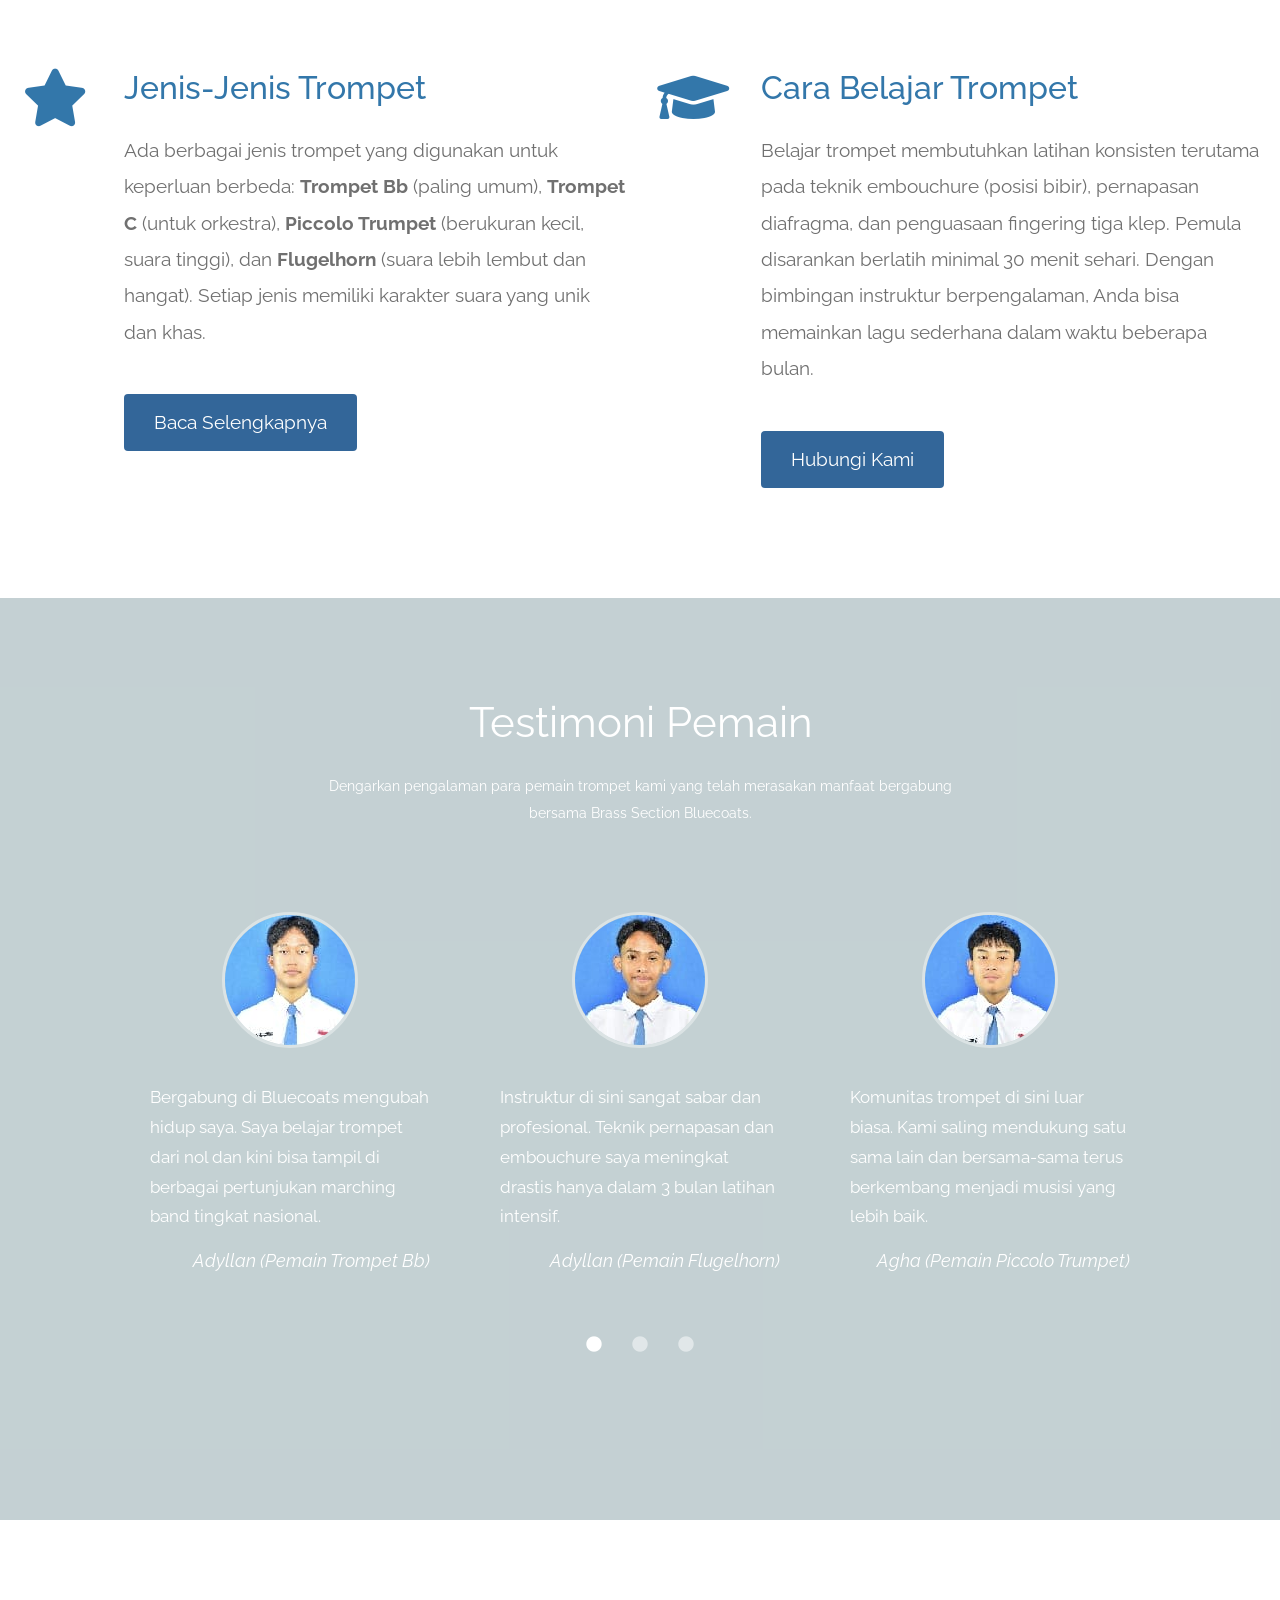
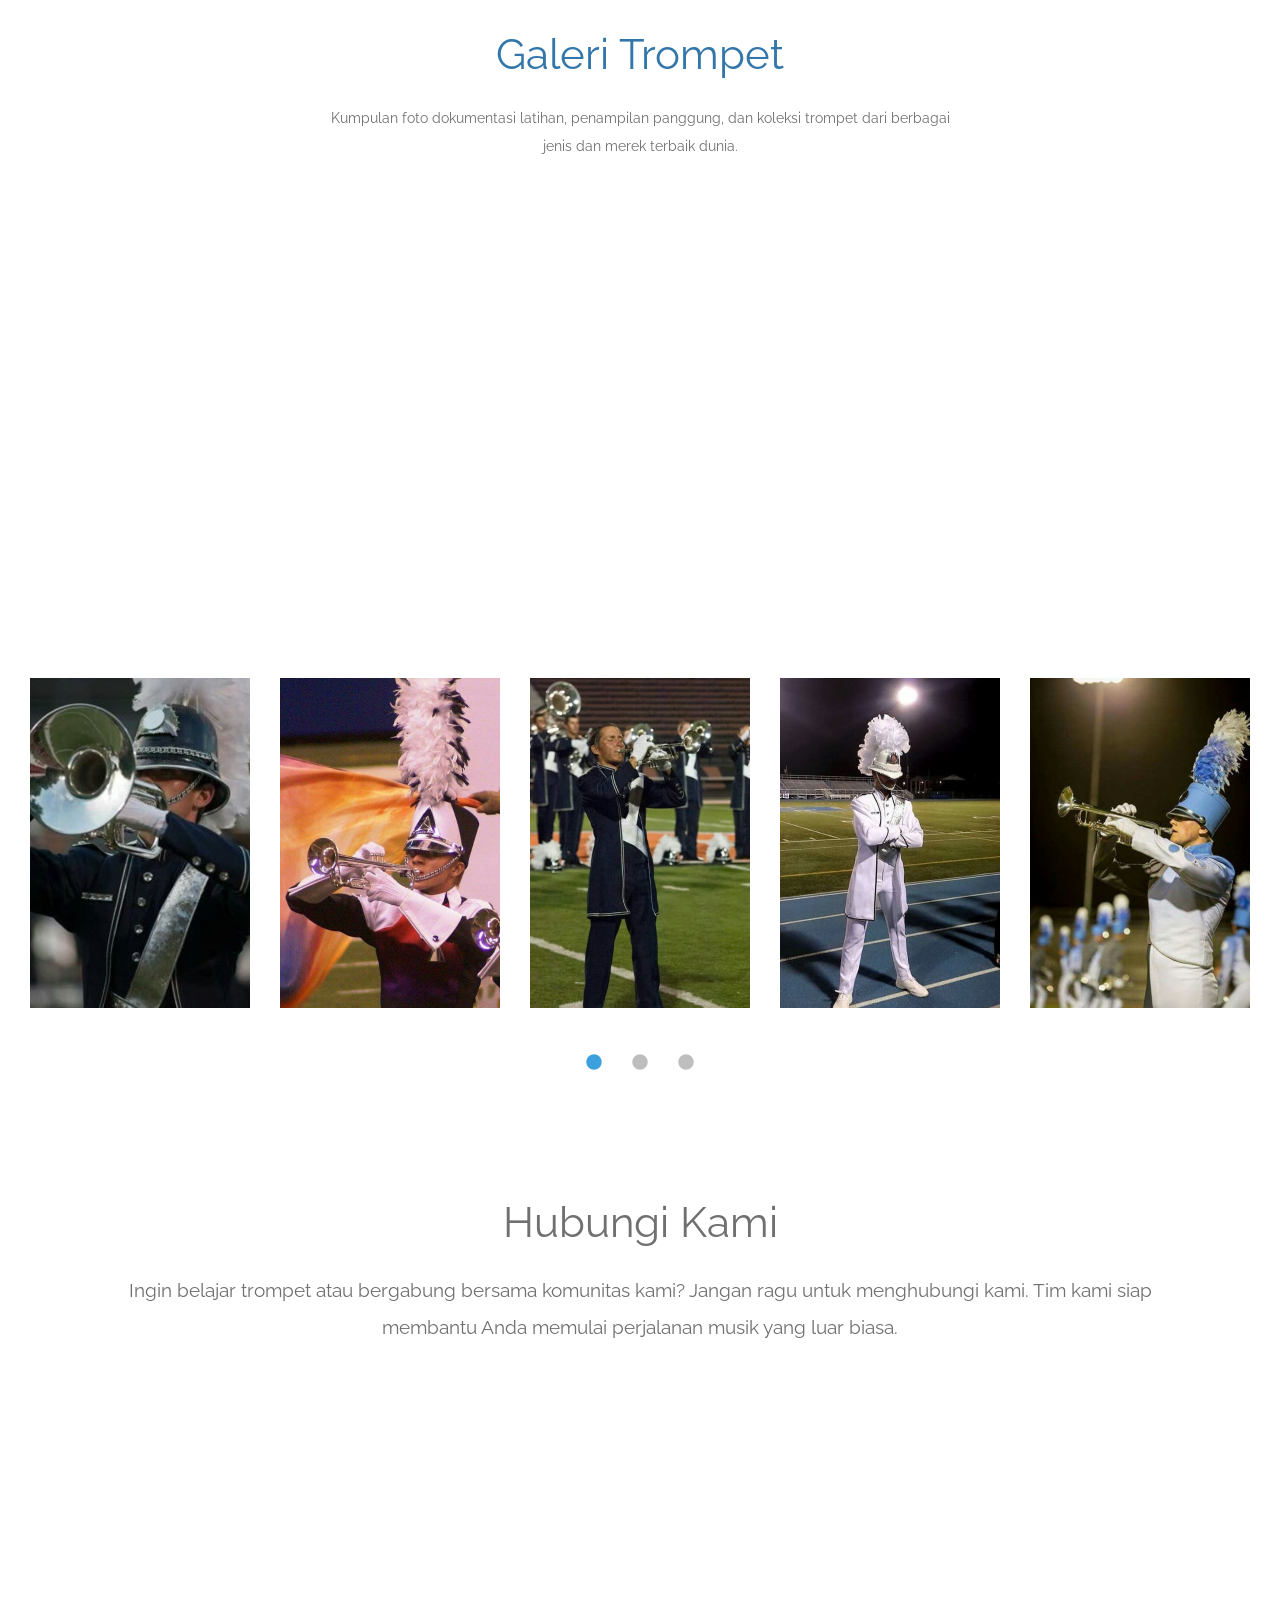
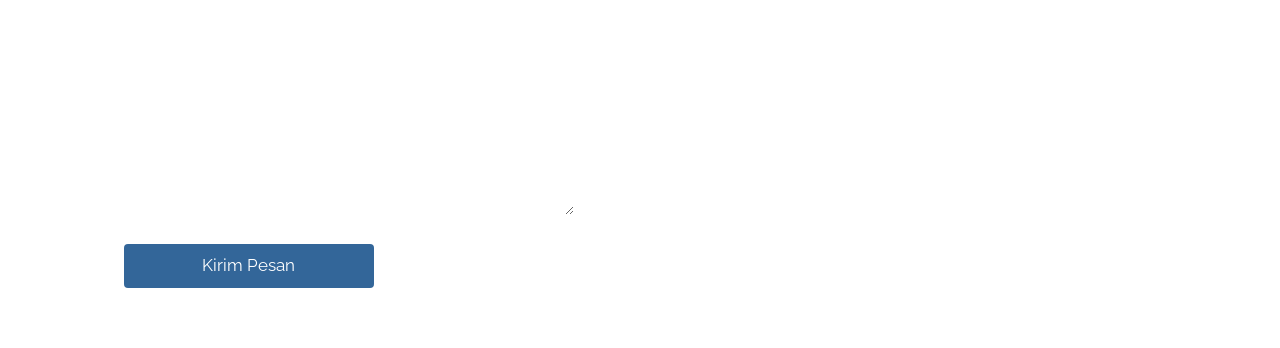
==== commit 2c6f488d: "Update index.html" ====
--- a/index.html
+++ b/index.html
@@ -304,8 +304,7 @@
   </section>
 
   <!-- Kontak -->
-  <iframe src="https://www.google.com/maps/embed?pb=!1m18!1m12!1m3!1d3952.896037484975!2d110.39152690932893!3d-7.800830300625493!2m3!1f0!2f0!3f0!3m2!1i1024!2i768!4f13.1!3m3!1m2!1s0x2e7a57669d43fe55%3A0x75fae1bb400d4da5!2sSMA%20Negeri%208%20Yogyakarta!5e0!3m2!1sid!2sid!4v1779773142971!5m2!1sid!2sid" width="600" height="450" style="border:0;" allowfullscreen="" loading="lazy" referrerpolicy="no-referrer-when-downgrade"></iframe>
-    <div class="container tm-container-contact">
+  <div class="container tm-container-contact">
       <div class="row">
         <div class="text-center col-12">
           <h2 class="tm-section-title mb-4">Hubungi Kami</h2>
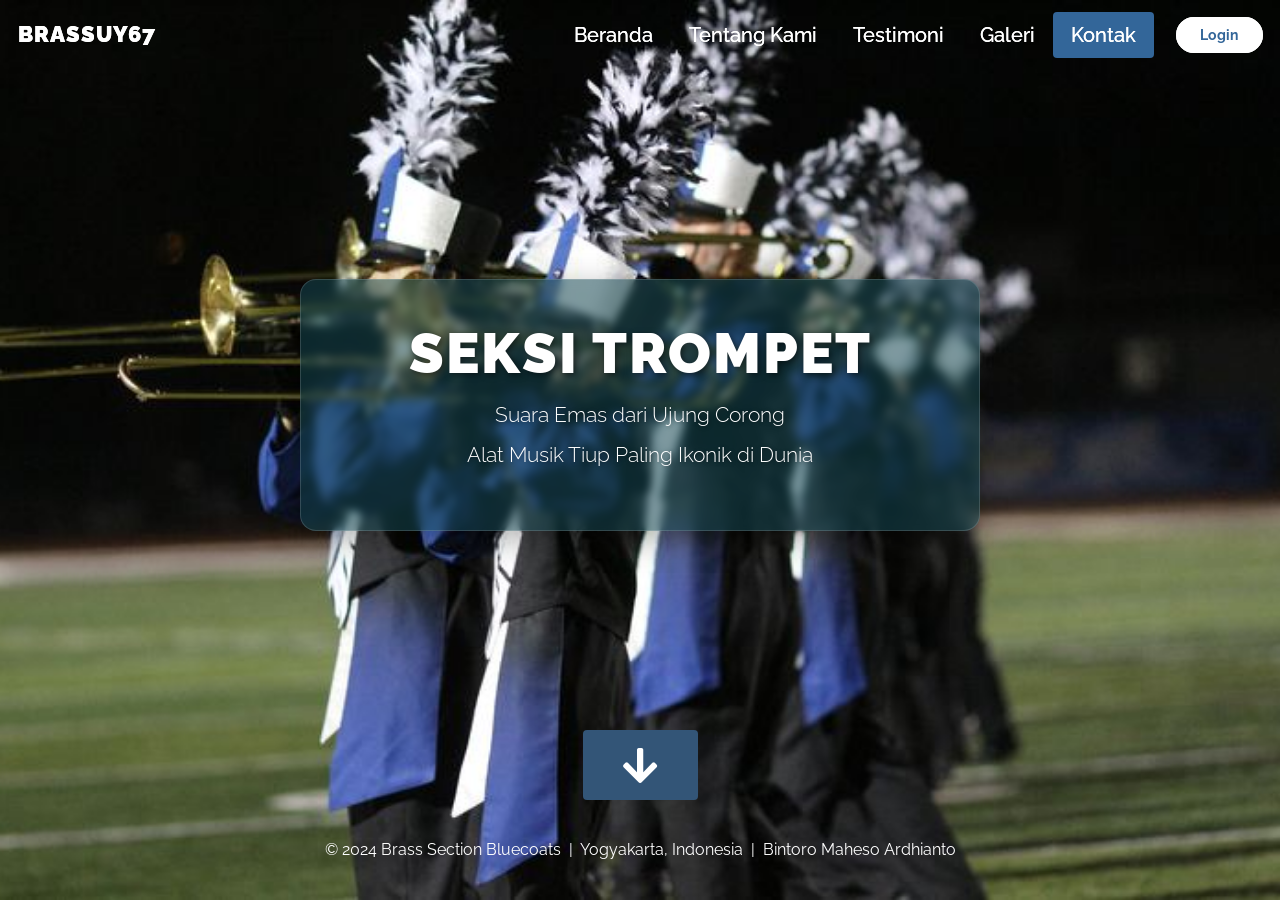
==== commit c6daa2bf: "Update index.html" ====
--- a/index.html
+++ b/index.html
@@ -60,24 +60,62 @@
     </nav>
 
     <!-- Hero Text -->
-    <div class="text-center tm-hero-text-container">
-      <div class="tm-hero-text-container-inner">
-       <div class="tm-hero-banner">
+<section id="infinite" class="text-white tm-font-big tm-parallax">
+
+  <!-- Navigation -->
+  <nav class="navbar navbar-expand-md tm-navbar" id="tmNav">
+    <div class="container">
+
+      <a href="#infinite" class="navbar-brand">BRASSUY67</a>
+
+      <button class="navbar-toggler" type="button"
+        data-toggle="collapse" data-target="#navbarSupportedContent"
+        aria-controls="navbarSupportedContent" aria-expanded="false"
+        aria-label="Toggle navigasi">
+        <i class="fas fa-bars navbar-toggler-icon"></i>
+      </button>
+
+      <div class="collapse navbar-collapse" id="navbarSupportedContent">
+        <ul class="navbar-nav ml-auto align-items-center">
+          <li class="nav-item"><a class="nav-link tm-nav-link" href="#infinite">Beranda</a></li>
+          <li class="nav-item"><a class="nav-link tm-nav-link" href="#whatwedo">Tentang Kami</a></li>
+          <li class="nav-item"><a class="nav-link tm-nav-link" href="#testimonials">Testimoni</a></li>
+          <li class="nav-item"><a class="nav-link tm-nav-link" href="#gallery">Galeri</a></li>
+          <li class="nav-item"><a class="nav-link tm-nav-link" href="#contact">Kontak</a></li>
+
+          <li class="nav-item auth-nav-item">
+            <span id="userInfo" class="user-info-text"></span>
+            <button onclick="goLogin()" class="nav-cta" id="loginBtn">Login</button>
+            <button onclick="goLogout()" class="nav-cta nav-cta-outline" id="logoutBtn" style="display:none;">Logout</button>
+          </li>
+        </ul>
+      </div>
+
+    </div>
+  </nav>
+
+  <!-- HERO CONTENT -->
+  <div class="text-center tm-hero-text-container">
+    <div class="tm-hero-text-container-inner">
+
+      <div class="tm-hero-banner">
         <h2 class="tm-hero-title">Seksi Trompet</h2>
         <p class="tm-hero-subtitle">
           Suara Emas dari Ujung Corong<br>
           Alat Musik Tiup Paling Ikonik di Dunia
         </p>
       </div>
+
+      <div class="tm-next tm-intro-next">
+        <a href="#whatwedo" class="text-center tm-down-arrow-link">
+          <i class="fas fa-2x fa-arrow-down tm-down-arrow"></i>
+        </a>
+      </div>
+
     </div>
-
-    <div class="tm-next tm-intro-next">
-      <a href="#whatwedo" class="text-center tm-down-arrow-link">
-        <i class="fas fa-2x fa-arrow-down tm-down-arrow"></i>
-      </a>
-    </div>
-
-  </section>
+  </div>
+
+</section>
 
   <!-- Tentang Kami -->
   <section id="whatwedo" class="tm-section-pad-top">
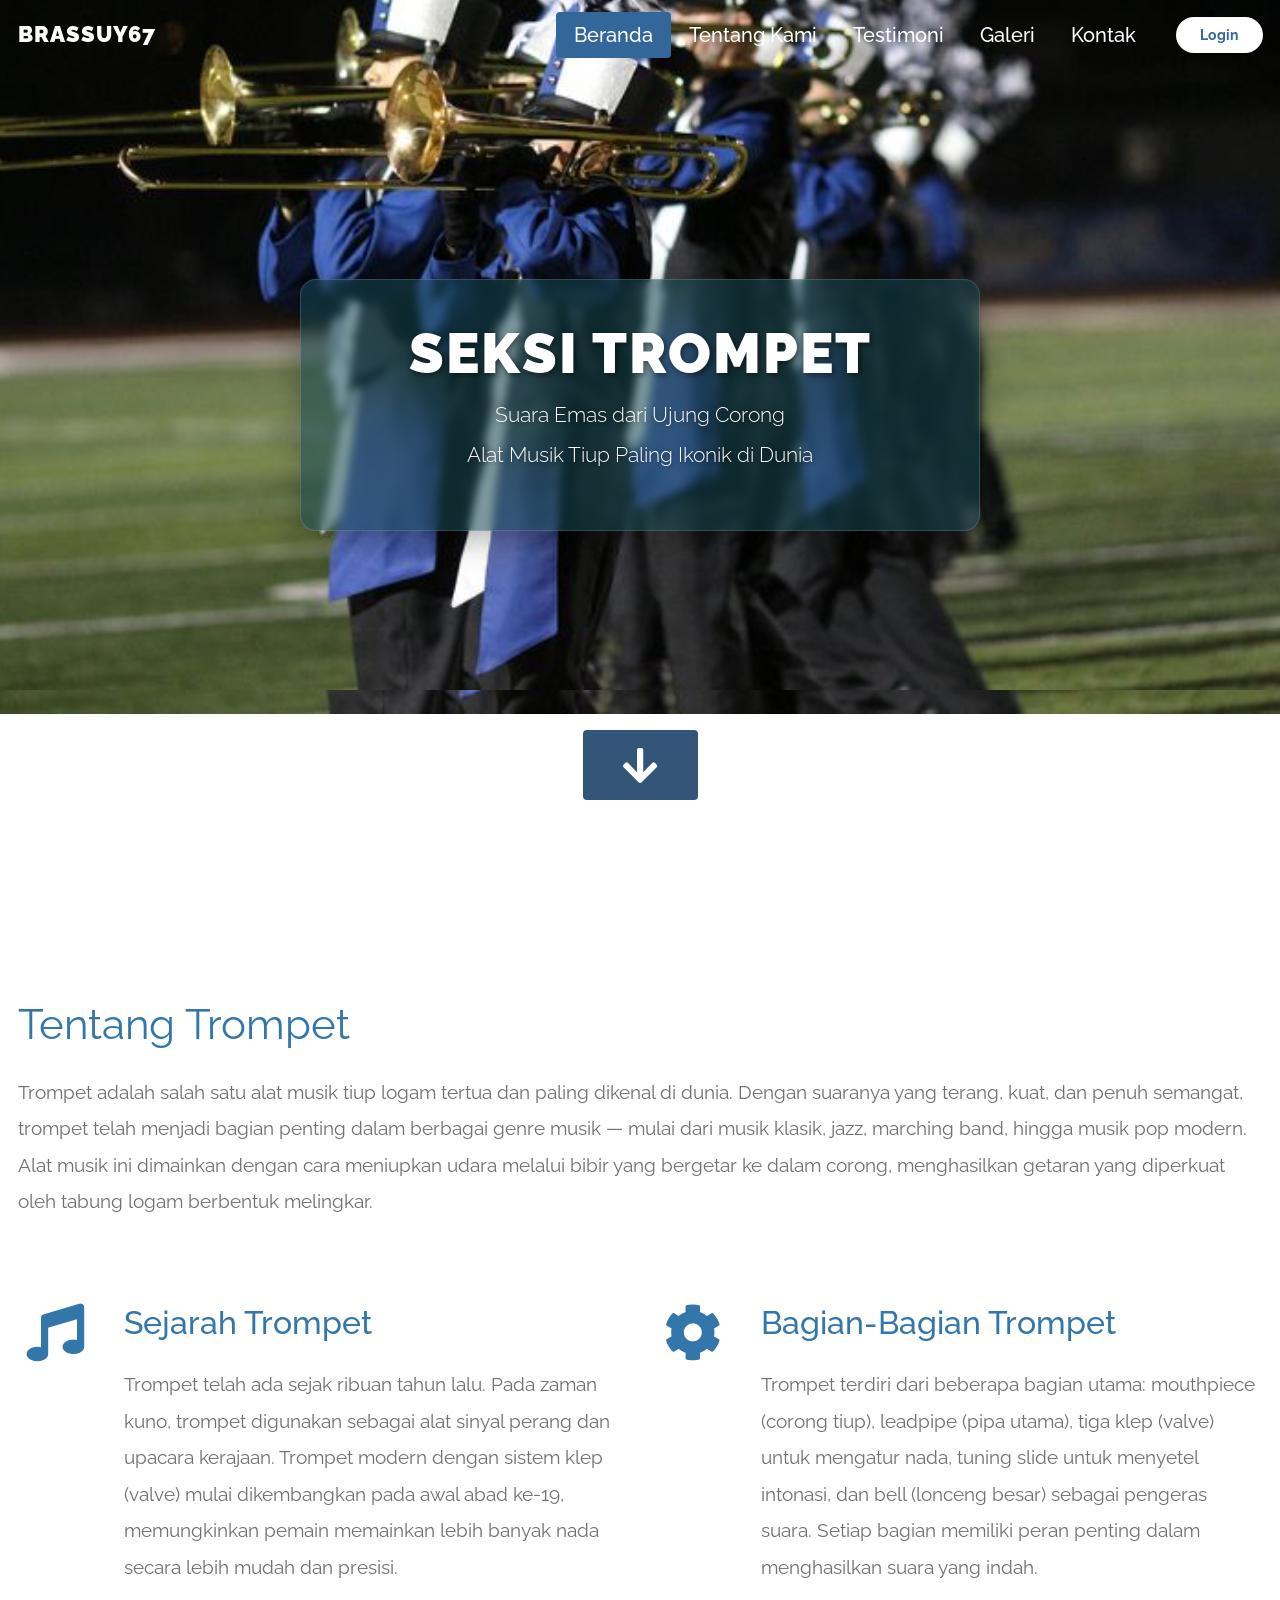
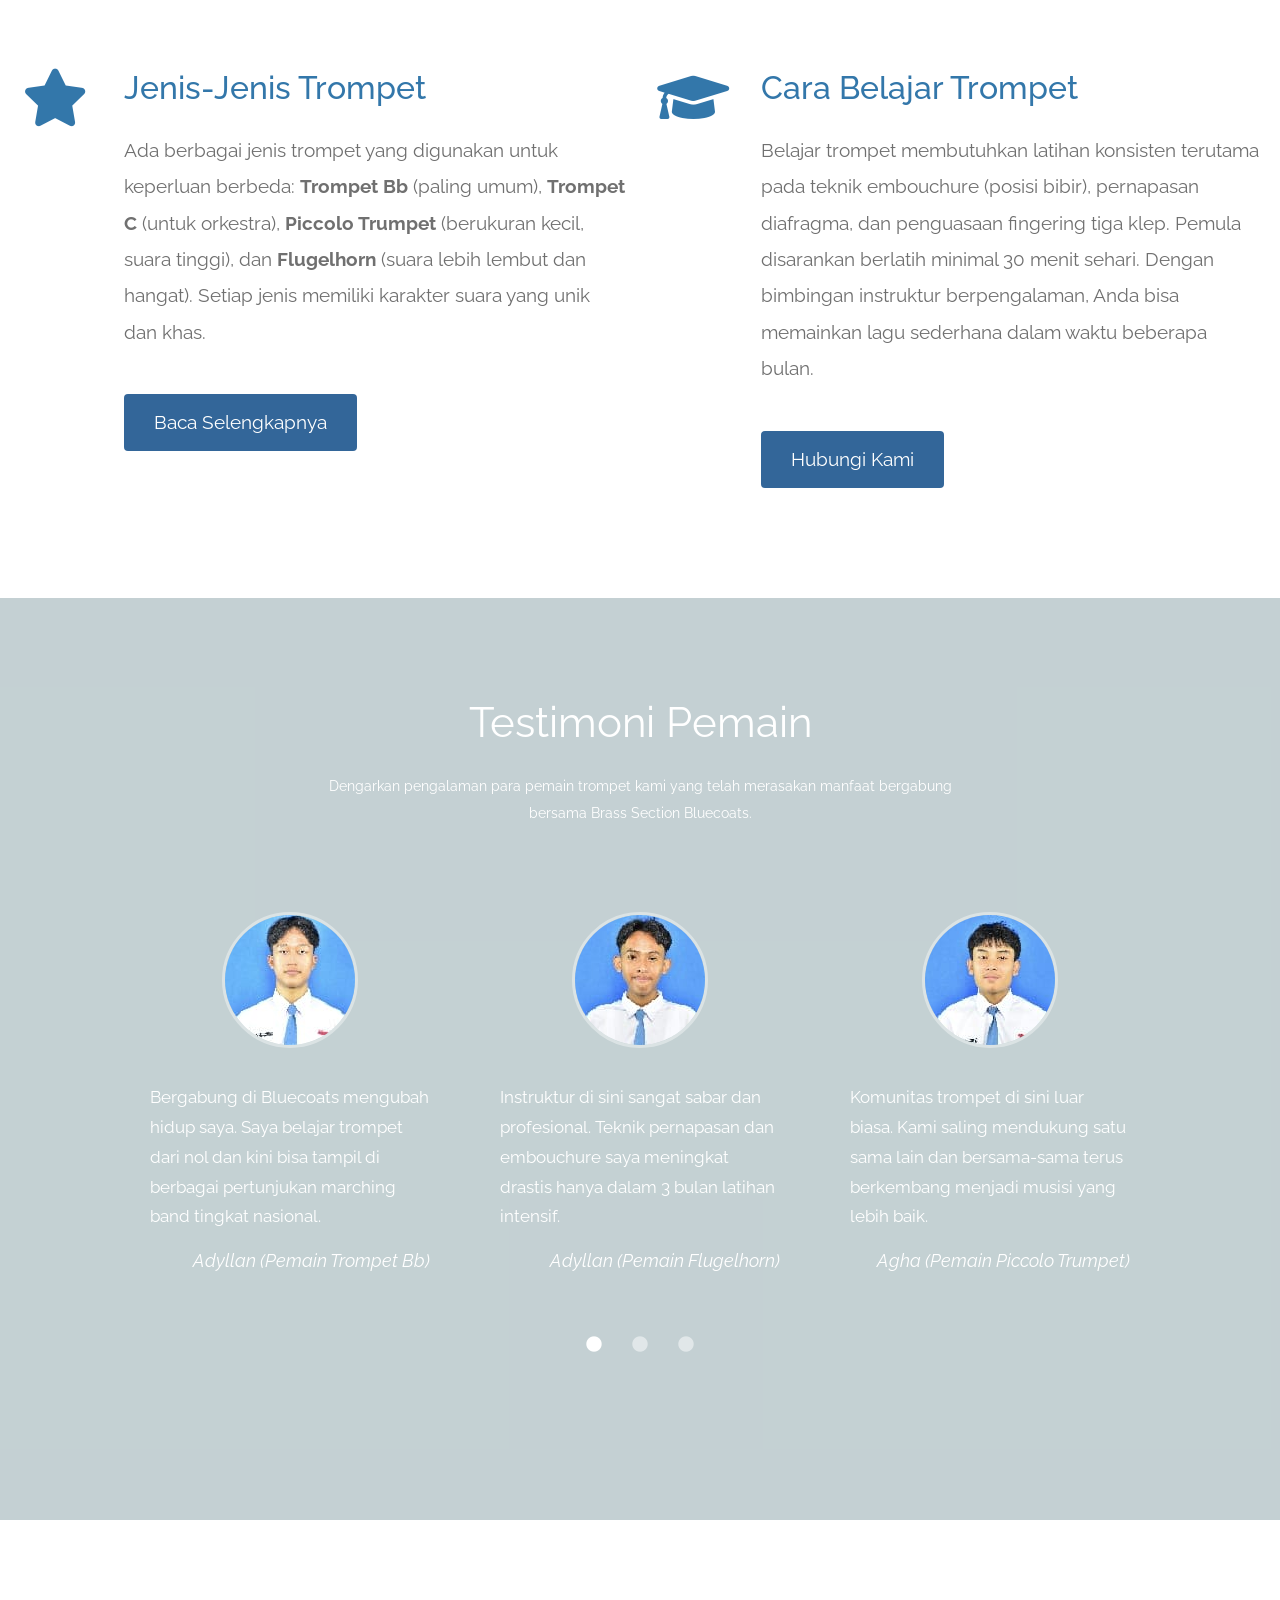
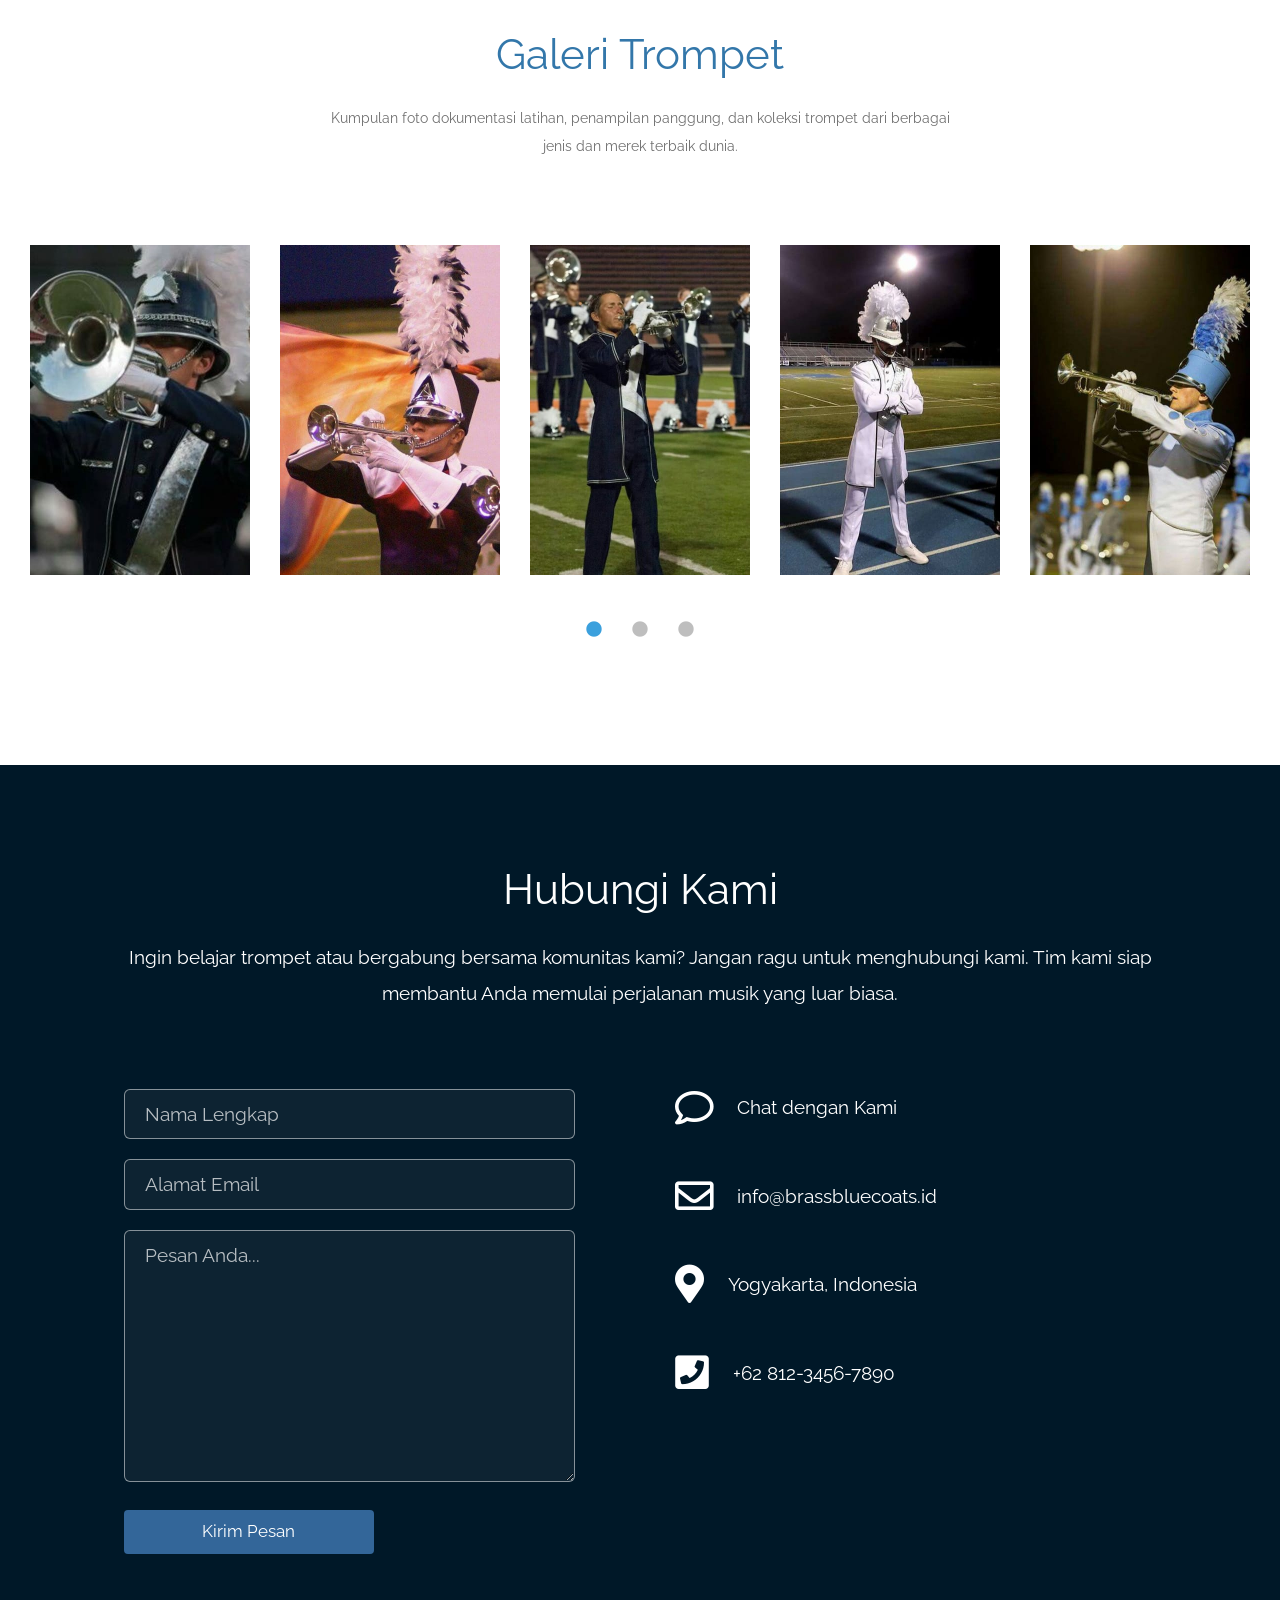
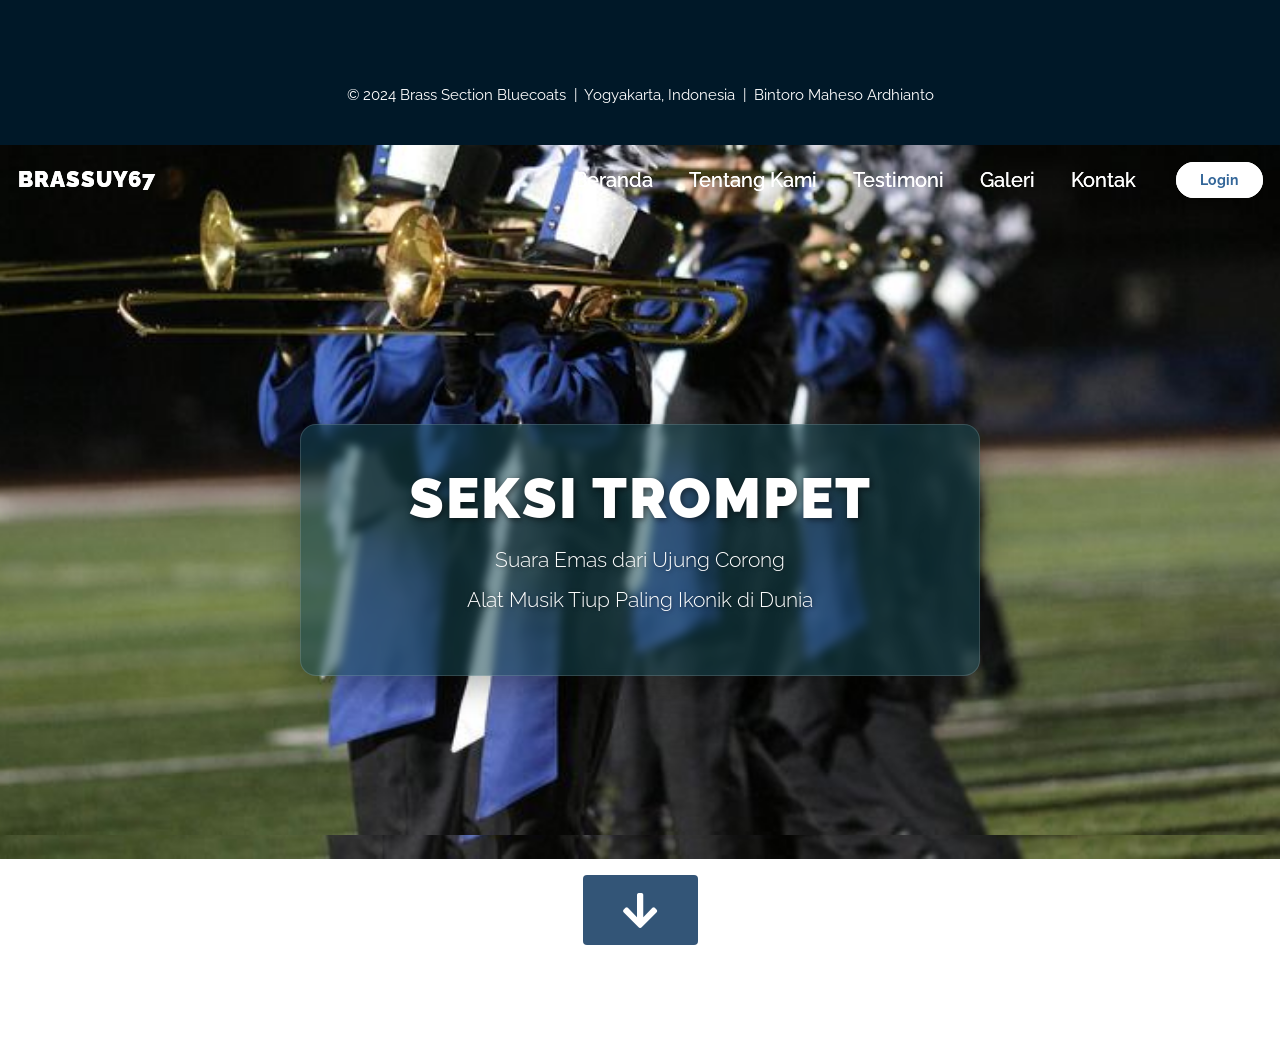
==== commit 127de9bf: "Update index.html" ====
--- a/index.html
+++ b/index.html
@@ -1,4 +1,12 @@
 <!DOCTYPE html>
+<html lang="id">
+<head>
+  <meta charset="UTF-8" />
+  <meta name="viewport" content="width=device-width, initial-scale=1.0" />
+  <meta http-equiv="X-UA-Compatible" content="ie=edge" />
+  <title>Brass Section Bluecoats - Trompet</title>
+  <link rel="stylesheet" href="fontawesome-5.5/css/all.min.css" />
+  <link rel="stylesheet" href="slick/slick.css"><!DOCTYPE html>
 <html lang="id">
 <head>
   <meta charset="UTF-8" />
@@ -60,62 +68,24 @@
     </nav>
 
     <!-- Hero Text -->
-<section id="infinite" class="text-white tm-font-big tm-parallax">
-
-  <!-- Navigation -->
-  <nav class="navbar navbar-expand-md tm-navbar" id="tmNav">
-    <div class="container">
-
-      <a href="#infinite" class="navbar-brand">BRASSUY67</a>
-
-      <button class="navbar-toggler" type="button"
-        data-toggle="collapse" data-target="#navbarSupportedContent"
-        aria-controls="navbarSupportedContent" aria-expanded="false"
-        aria-label="Toggle navigasi">
-        <i class="fas fa-bars navbar-toggler-icon"></i>
-      </button>
-
-      <div class="collapse navbar-collapse" id="navbarSupportedContent">
-        <ul class="navbar-nav ml-auto align-items-center">
-          <li class="nav-item"><a class="nav-link tm-nav-link" href="#infinite">Beranda</a></li>
-          <li class="nav-item"><a class="nav-link tm-nav-link" href="#whatwedo">Tentang Kami</a></li>
-          <li class="nav-item"><a class="nav-link tm-nav-link" href="#testimonials">Testimoni</a></li>
-          <li class="nav-item"><a class="nav-link tm-nav-link" href="#gallery">Galeri</a></li>
-          <li class="nav-item"><a class="nav-link tm-nav-link" href="#contact">Kontak</a></li>
-
-          <li class="nav-item auth-nav-item">
-            <span id="userInfo" class="user-info-text"></span>
-            <button onclick="goLogin()" class="nav-cta" id="loginBtn">Login</button>
-            <button onclick="goLogout()" class="nav-cta nav-cta-outline" id="logoutBtn" style="display:none;">Logout</button>
-          </li>
-        </ul>
-      </div>
-
-    </div>
-  </nav>
-
-  <!-- HERO CONTENT -->
-  <div class="text-center tm-hero-text-container">
-    <div class="tm-hero-text-container-inner">
-
-      <div class="tm-hero-banner">
+    <div class="text-center tm-hero-text-container">
+      <div class="tm-hero-text-container-inner">
+       <div class="tm-hero-banner">
         <h2 class="tm-hero-title">Seksi Trompet</h2>
         <p class="tm-hero-subtitle">
           Suara Emas dari Ujung Corong<br>
           Alat Musik Tiup Paling Ikonik di Dunia
         </p>
       </div>
-
-      <div class="tm-next tm-intro-next">
-        <a href="#whatwedo" class="text-center tm-down-arrow-link">
-          <i class="fas fa-2x fa-arrow-down tm-down-arrow"></i>
-        </a>
-      </div>
-
-    </div>
-  </div>
-
-</section>
+    </div>
+
+    <div class="tm-next tm-intro-next">
+      <a href="#whatwedo" class="text-center tm-down-arrow-link">
+        <i class="fas fa-2x fa-arrow-down tm-down-arrow"></i>
+      </a>
+    </div>
+
+  </section>
 
   <!-- Tentang Kami -->
   <section id="whatwedo" class="tm-section-pad-top">
@@ -278,7 +248,6 @@
           <h2 class="tm-text-primary tm-section-title mb-4">Galeri Trompet</h2>
           <p class="mx-auto tm-section-desc">
             Kumpulan foto dokumentasi latihan, penampilan panggung, dan koleksi trompet dari berbagai jenis dan merek terbaik dunia.
-            <iframe width="756" height="425" src="https://www.youtube.com/embed/3j3JiDOOuag" title="Bluecoats 2025  The Observer Effect Multicam" frameborder="0" allow="accelerometer; autoplay; clipboard-write; encrypted-media; gyroscope; picture-in-picture; web-share" referrerpolicy="strict-origin-when-cross-origin" allowfullscreen></iframe>
           </p>
         </div>
       </div>
@@ -342,7 +311,8 @@
   </section>
 
   <!-- Kontak -->
-  <div class="container tm-container-contact">
+  <section id="contact" class="tm-section-pad-top tm-parallax-2">
+    <div class="container tm-container-contact">
       <div class="row">
         <div class="text-center col-12">
           <h2 class="tm-section-title mb-4">Hubungi Kami</h2>
@@ -546,3 +516,542 @@
   <script src="js/welcome.js"></script>
 </body>
 </html>
+  <link rel="stylesheet" href="slick/slick-theme.css">
+  <link rel="stylesheet" href="magnific-popup/magnific-popup.css">
+  <link rel="stylesheet" href="css/bootstrap.min.css" />
+  <link rel="stylesheet" href="css/tooplate-infinite-loop.css" />
+</head>
+<body>
+
+  <!-- Hero section -->
+  <section id="infinite" class="text-white tm-font-big tm-parallax">
+
+    <!-- Navigation -->
+    <nav class="navbar navbar-expand-md tm-navbar" id="tmNav">
+      <div class="container">
+
+        <a href="#infinite" class="navbar-brand">BRASSUY67</a>
+
+        <button class="navbar-toggler" type="button"
+          data-toggle="collapse" data-target="#navbarSupportedContent"
+          aria-controls="navbarSupportedContent" aria-expanded="false"
+          aria-label="Toggle navigasi">
+          <i class="fas fa-bars navbar-toggler-icon"></i>
+        </button>
+
+        <div class="collapse navbar-collapse" id="navbarSupportedContent">
+          <ul class="navbar-nav ml-auto align-items-center">
+            <li class="nav-item">
+              <a class="nav-link tm-nav-link" href="#infinite">Beranda</a>
+            </li>
+            <li class="nav-item">
+              <a class="nav-link tm-nav-link" href="#whatwedo">Tentang Kami</a>
+            </li>
+            <li class="nav-item">
+              <a class="nav-link tm-nav-link" href="#testimonials">Testimoni</a>
+            </li>
+            <li class="nav-item">
+              <a class="nav-link tm-nav-link" href="#gallery">Galeri</a>
+            </li>
+            <li class="nav-item">
+              <a class="nav-link tm-nav-link" href="#contact">Kontak</a>
+            </li>
+            <!-- Auth Area -->
+            <li class="nav-item auth-nav-item">
+              <span id="userInfo" class="user-info-text"></span>
+              <button onclick="goLogin()" class="nav-cta" id="loginBtn">Login</button>
+              <button onclick="goLogout()" class="nav-cta nav-cta-outline" id="logoutBtn" style="display:none;">Logout</button>
+            </li>
+          </ul>
+        </div>
+
+      </div>
+    </nav>
+
+    <!-- Hero Text -->
+<section id="infinite" class="text-white tm-font-big tm-parallax">
+
+  <!-- Navigation -->
+  <nav class="navbar navbar-expand-md tm-navbar" id="tmNav">
+    <div class="container">
+
+      <a href="#infinite" class="navbar-brand">BRASSUY67</a>
+
+      <button class="navbar-toggler" type="button"
+        data-toggle="collapse" data-target="#navbarSupportedContent"
+        aria-controls="navbarSupportedContent" aria-expanded="false"
+        aria-label="Toggle navigasi">
+        <i class="fas fa-bars navbar-toggler-icon"></i>
+      </button>
+
+      <div class="collapse navbar-collapse" id="navbarSupportedContent">
+        <ul class="navbar-nav ml-auto align-items-center">
+          <li class="nav-item"><a class="nav-link tm-nav-link" href="#infinite">Beranda</a></li>
+          <li class="nav-item"><a class="nav-link tm-nav-link" href="#whatwedo">Tentang Kami</a></li>
+          <li class="nav-item"><a class="nav-link tm-nav-link" href="#testimonials">Testimoni</a></li>
+          <li class="nav-item"><a class="nav-link tm-nav-link" href="#gallery">Galeri</a></li>
+          <li class="nav-item"><a class="nav-link tm-nav-link" href="#contact">Kontak</a></li>
+
+          <li class="nav-item auth-nav-item">
+            <span id="userInfo" class="user-info-text"></span>
+            <button onclick="goLogin()" class="nav-cta" id="loginBtn">Login</button>
+            <button onclick="goLogout()" class="nav-cta nav-cta-outline" id="logoutBtn" style="display:none;">Logout</button>
+          </li>
+        </ul>
+      </div>
+
+    </div>
+  </nav>
+
+  <!-- HERO CONTENT -->
+  <div class="text-center tm-hero-text-container">
+    <div class="tm-hero-text-container-inner">
+
+      <div class="tm-hero-banner">
+        <h2 class="tm-hero-title">Seksi Trompet</h2>
+        <p class="tm-hero-subtitle">
+          Suara Emas dari Ujung Corong<br>
+          Alat Musik Tiup Paling Ikonik di Dunia
+        </p>
+      </div>
+
+      <div class="tm-next tm-intro-next">
+        <a href="#whatwedo" class="text-center tm-down-arrow-link">
+          <i class="fas fa-2x fa-arrow-down tm-down-arrow"></i>
+        </a>
+      </div>
+
+    </div>
+  </div>
+
+</section>
+
+  <!-- Tentang Kami -->
+  <section id="whatwedo" class="tm-section-pad-top">
+    <div class="container">
+
+      <div class="row tm-content-box">
+        <div class="col-lg-12 col-xl-12">
+          <div class="tm-intro-text-container">
+            <h2 class="tm-text-primary mb-4 tm-section-title">Tentang Trompet</h2>
+            <p class="mb-4 tm-intro-text">
+              Trompet adalah salah satu alat musik tiup logam tertua dan paling dikenal di dunia. 
+              Dengan suaranya yang terang, kuat, dan penuh semangat, trompet telah menjadi bagian penting 
+              dalam berbagai genre musik — mulai dari musik klasik, jazz, marching band, hingga musik pop modern. 
+              Alat musik ini dimainkan dengan cara meniupkan udara melalui bibir yang bergetar ke dalam corong, 
+              menghasilkan getaran yang diperkuat oleh tabung logam berbentuk melingkar.
+            </p>
+          </div>
+        </div>
+      </div>
+
+      <div class="row tm-content-box">
+        <div class="col-lg-1">
+          <i class="fas fa-3x fa-music text-center tm-icon"></i>
+        </div>
+        <div class="col-lg-5">
+          <div class="tm-intro-text-container">
+            <h2 class="tm-text-primary mb-4">Sejarah Trompet</h2>
+            <p class="mb-4 tm-intro-text">
+              Trompet telah ada sejak ribuan tahun lalu. Pada zaman kuno, trompet digunakan sebagai 
+              alat sinyal perang dan upacara kerajaan. Trompet modern dengan sistem klep (valve) 
+              mulai dikembangkan pada awal abad ke-19, memungkinkan pemain memainkan lebih banyak nada 
+              secara lebih mudah dan presisi.
+            </p>
+          </div>
+        </div>
+
+        <div class="col-lg-1">
+          <i class="fas fa-3x fa-cog text-center tm-icon"></i>
+        </div>
+        <div class="col-lg-5">
+          <div class="tm-intro-text-container">
+            <h2 class="tm-text-primary mb-4">Bagian-Bagian Trompet</h2>
+            <p class="mb-4 tm-intro-text">
+              Trompet terdiri dari beberapa bagian utama: mouthpiece (corong tiup), leadpipe (pipa utama), 
+              tiga klep (valve) untuk mengatur nada, tuning slide untuk menyetel intonasi, 
+              dan bell (lonceng besar) sebagai pengeras suara. Setiap bagian memiliki peran 
+              penting dalam menghasilkan suara yang indah.
+            </p>
+          </div>
+        </div>
+      </div>
+
+      <div class="row tm-content-box">
+        <div class="col-lg-1">
+          <i class="fas fa-3x fa-star text-center tm-icon"></i>
+        </div>
+        <div class="col-lg-5">
+          <div class="tm-intro-text-container">
+            <h2 class="tm-text-primary mb-4">Jenis-Jenis Trompet</h2>
+            <p class="mb-4 tm-intro-text">
+              Ada berbagai jenis trompet yang digunakan untuk keperluan berbeda: 
+              <strong>Trompet Bb</strong> (paling umum), <strong>Trompet C</strong> (untuk orkestra), 
+              <strong>Piccolo Trumpet</strong> (berukuran kecil, suara tinggi), 
+              dan <strong>Flugelhorn</strong> (suara lebih lembut dan hangat). 
+              Setiap jenis memiliki karakter suara yang unik dan khas.
+            </p>
+            <div class="tm-continue">
+              <a href="#testimonials" class="tm-intro-text tm-btn-primary">Baca Selengkapnya</a>
+            </div>
+          </div>
+        </div>
+
+        <div class="col-lg-1">
+          <i class="fas fa-3x fa-graduation-cap text-center tm-icon"></i>
+        </div>
+        <div class="col-lg-5">
+          <div class="tm-intro-text-container">
+            <h2 class="tm-text-primary mb-4">Cara Belajar Trompet</h2>
+            <p class="mb-4 tm-intro-text">
+              Belajar trompet membutuhkan latihan konsisten terutama pada teknik embouchure 
+              (posisi bibir), pernapasan diafragma, dan penguasaan fingering tiga klep. 
+              Pemula disarankan berlatih minimal 30 menit sehari. Dengan bimbingan instruktur 
+              berpengalaman, Anda bisa memainkan lagu sederhana dalam waktu beberapa bulan.
+            </p>
+            <div class="tm-continue">
+              <a href="#contact" class="tm-intro-text tm-btn-primary">Hubungi Kami</a>
+            </div>
+          </div>
+        </div>
+      </div>
+
+    </div>
+  </section>
+
+  <!-- Testimoni -->
+  <section id="testimonials" class="tm-section-pad-top tm-parallax-2">
+    <div class="container tm-testimonials-content">
+      <div class="row">
+        <div class="col-lg-12 tm-content-box">
+          <h2 class="text-white text-center mb-4 tm-section-title">Testimoni Pemain</h2>
+          <p class="mx-auto tm-section-desc text-center">
+            Dengarkan pengalaman para pemain trompet kami yang telah merasakan manfaat bergabung bersama Brass Section Bluecoats.
+          </p>
+          <div class="mx-auto tm-gallery-container tm-gallery-container-2">
+            <div class="tm-testimonials-carousel">
+
+              <figure class="tm-testimonial-item">
+                <img src="img/testimonial-img-01.jpeg" alt="Budi" class="img-fluid mx-auto">
+                <blockquote>
+                  Bergabung di Bluecoats mengubah hidup saya. Saya belajar trompet dari nol dan kini bisa tampil di berbagai pertunjukan marching band tingkat nasional.
+                </blockquote>
+                <figcaption>Adyllan (Pemain Trompet Bb)</figcaption>
+              </figure>
+
+              <figure class="tm-testimonial-item">
+                <img src="img/testimonial-img-02.jpeg" alt="Sari" class="img-fluid mx-auto">
+                <blockquote>
+                  Instruktur di sini sangat sabar dan profesional. Teknik pernapasan dan embouchure saya meningkat drastis hanya dalam 3 bulan latihan intensif.
+                </blockquote>
+                <figcaption>Adyllan (Pemain Flugelhorn)</figcaption>
+              </figure>
+
+              <figure class="tm-testimonial-item">
+                <img src="img/testimonial-img-03.jpeg" alt="Rizky" class="img-fluid mx-auto">
+                <blockquote>
+                  Komunitas trompet di sini luar biasa. Kami saling mendukung satu sama lain dan bersama-sama terus berkembang menjadi musisi yang lebih baik.
+                </blockquote>
+                <figcaption>Agha (Pemain Piccolo Trumpet)</figcaption>
+              </figure>
+
+              <figure class="tm-testimonial-item">
+                <img src="img/testimonial-img-04.jpeg" alt="Maya" class="img-fluid mx-auto">
+                <blockquote>
+                  Fasilitas latihan yang lengkap dan jadwal yang fleksibel membuat saya bisa belajar trompet sambil tetap menjalani aktivitas sehari-hari dengan lancar.
+                </blockquote>
+                <figcaption>Abiy (Pemain Trompet C)</figcaption>
+              </figure>
+
+              <figure class="tm-testimonial-item">
+                <img src="img/testimonial-img-02.jpeg" alt="Andi" class="img-fluid mx-auto">
+                <blockquote>
+                  Saya sudah mencoba berbagai tempat les musik, tapi di sini metode pengajarannya paling sistematis dan menyenangkan. Sangat direkomendasikan!
+                </blockquote>
+                <figcaption>Hakim (Pemain Trompet Jazz)</figcaption>
+              </figure>
+
+            </div>
+          </div>
+        </div>
+      </div>
+    </div>
+    <div class="tm-bg-overlay"></div>
+  </section>
+
+  <!-- Galeri -->
+  <section id="gallery" class="tm-section-pad-top">
+    <div class="container tm-container-gallery">
+      <div class="row">
+        <div class="text-center col-12">
+          <h2 class="tm-text-primary tm-section-title mb-4">Galeri Trompet</h2>
+          <p class="mx-auto tm-section-desc">
+            Kumpulan foto dokumentasi latihan, penampilan panggung, dan koleksi trompet dari berbagai jenis dan merek terbaik dunia.
+            <iframe width="756" height="425" src="https://www.youtube.com/embed/3j3JiDOOuag" title="Bluecoats 2025  The Observer Effect Multicam" frameborder="0" allow="accelerometer; autoplay; clipboard-write; encrypted-media; gyroscope; picture-in-picture; web-share" referrerpolicy="strict-origin-when-cross-origin" allowfullscreen></iframe>
+          </p>
+        </div>
+      </div>
+      <div class="row">
+        <div class="col-12">
+          <div class="mx-auto tm-gallery-container">
+            <div class="grid tm-gallery">
+              <a href="img/gallery-img-01.jpg">
+                <figure class="effect-honey tm-gallery-item">
+                  <img src="img/gallery-tn-01.jpeg" alt="Gambar 1" class="img-fluid">
+                  <figcaption><h2><i>Latihan <span>Rutin Harian</span></i></h2></figcaption>
+                </figure>
+              </a>
+              <a href="img/gallery-img-02.jpg">
+                <figure class="effect-honey tm-gallery-item">
+                  <img src="img/gallery-tn-02.jpeg" alt="Gambar 2" class="img-fluid">
+                  <figcaption><h2><i>Penampilan <span>Marching Band</span></i></h2></figcaption>
+                </figure>
+              </a>
+              <a href="img/gallery-img-03.jpg">
+                <figure class="effect-honey tm-gallery-item">
+                  <img src="img/gallery-tn-03.jpeg" alt="Gambar 3" class="img-fluid">
+                  <figcaption><h2><i>Trompet <span>Klasik Orkestra</span></i></h2></figcaption>
+                </figure>
+              </a>
+              <a href="img/gallery-img-04.jpg">
+                <figure class="effect-honey tm-gallery-item">
+                  <img src="img/gallery-tn-04.jpeg" alt="Gambar 4" class="img-fluid">
+                  <figcaption><h2><i>Solo <span>Konser Jazz</span></i></h2></figcaption>
+                </figure>
+              </a>
+              <a href="img/gallery-img-05.jpg">
+                <figure class="effect-honey tm-gallery-item">
+                  <img src="img/gallery-tn-05.jpeg" alt="Gambar 5" class="img-fluid">
+                  <figcaption><h2><i>Studio <span>Rekaman</span></i></h2></figcaption>
+                </figure>
+              </a>
+              <a href="img/gallery-img-06.jpg">
+                <figure class="effect-honey tm-gallery-item">
+                  <img src="img/gallery-tn-06.jpeg" alt="Gambar 6" class="img-fluid">
+                  <figcaption><h2><i>Koleksi <span>Trompet Antik</span></i></h2></figcaption>
+                </figure>
+              </a>
+              <a href="img/gallery-img-01.jpg">
+                <figure class="effect-honey tm-gallery-item">
+                  <img src="img/gallery-tn-01.jpeg" alt="Gambar 7" class="img-fluid">
+                  <figcaption><h2><i>Kompetisi <span>Tingkat Nasional</span></i></h2></figcaption>
+                </figure>
+              </a>
+              <a href="img/gallery-img-02.jpg">
+                <figure class="effect-honey tm-gallery-item">
+                  <img src="img/gallery-tn-02.jpeg" alt="Gambar 8" class="img-fluid">
+                  <figcaption><h2><i>Workshop <span>Teknik Tiup</span></i></h2></figcaption>
+                </figure>
+              </a>
+            </div>
+          </div>
+        </div>
+      </div>
+    </div>
+  </section>
+
+  <!-- Kontak -->
+  <div class="container tm-container-contact">
+      <div class="row">
+        <div class="text-center col-12">
+          <h2 class="tm-section-title mb-4">Hubungi Kami</h2>
+          <p class="mb-5">
+            Ingin belajar trompet atau bergabung bersama komunitas kami? 
+            Jangan ragu untuk menghubungi kami. Tim kami siap membantu Anda memulai perjalanan musik yang luar biasa.
+          </p><br>
+        </div>
+
+        <div class="col-sm-12 col-md-6">
+          <form action="" method="get">
+            <input id="name" name="name" type="text" placeholder="Nama Lengkap" class="tm-input" required />
+            <input id="email-contact" name="email" type="email" placeholder="Alamat Email" class="tm-input" required />
+            <textarea id="message-contact" name="message" rows="8" placeholder="Pesan Anda..." class="tm-input" required></textarea>
+            <button type="submit" class="btn tm-btn-submit">Kirim Pesan</button>
+          </form>
+        </div>
+
+        <div class="col-sm-12 col-md-6">
+          <div class="contact-item">
+            <a rel="nofollow" href="#" class="item-link">
+              <i class="far fa-2x fa-comment mr-4"></i>
+              <span class="mb-0">Chat dengan Kami</span>
+            </a>
+          </div>
+          <div class="contact-item">
+            <a rel="nofollow" href="mailto:info@brassbluecots.id" class="item-link">
+              <i class="far fa-2x fa-envelope mr-4"></i>
+              <span class="mb-0">info@brassbluecoats.id</span>
+            </a>
+          </div>
+          <div class="contact-item">
+            <a rel="nofollow" href="https://www.google.com/maps" class="item-link">
+              <i class="fas fa-2x fa-map-marker-alt mr-4"></i>
+              <span class="mb-0">Yogyakarta, Indonesia</span>
+            </a>
+          </div>
+          <div class="contact-item">
+            <a rel="nofollow" href="tel:+6281234567890" class="item-link">
+              <i class="fas fa-2x fa-phone-square mr-4"></i>
+              <span class="mb-0">+62 812-3456-7890</span>
+            </a>
+          </div>
+        </div>
+      </div>
+    </div>
+
+    <footer class="text-center small tm-footer">
+      <p class="mb-0">
+        &copy; 2024 Brass Section Bluecoats &nbsp;|&nbsp; Yogyakarta, Indonesia &nbsp;|&nbsp;
+        Bintoro Maheso Ardhianto
+      </p>
+    </footer>
+  </section>
+
+  <!-- Scripts -->
+  <script src="js/jquery-1.9.1.min.js"></script>
+  <script src="slick/slick.min.js"></script>
+  <script src="magnific-popup/jquery.magnific-popup.min.js"></script>
+  <script src="js/easing.min.js"></script>
+  <script src="js/jquery.singlePageNav.min.js"></script>
+  <script src="js/bootstrap.min.js"></script>
+  <script>
+    function goLogin() {
+      window.location.href = 'login/index.html';
+    }
+
+    function goLogout() {
+      localStorage.removeItem('username');
+      updateAuthUI();
+    }
+
+    function updateAuthUI() {
+      var username = localStorage.getItem('username');
+      var userInfo = document.getElementById('userInfo');
+      var loginBtn = document.getElementById('loginBtn');
+      var logoutBtn = document.getElementById('logoutBtn');
+      if (username) {
+        userInfo.textContent = 'Halo, ' + username;
+        loginBtn.style.display = 'none';
+        logoutBtn.style.display = 'inline-block';
+      } else {
+        userInfo.textContent = '';
+        loginBtn.style.display = 'inline-block';
+        logoutBtn.style.display = 'none';
+      }
+    }
+
+    function getOffSet() {
+      var _offset = 450;
+      var windowHeight = window.innerHeight;
+      if (windowHeight > 500) _offset = 400;
+      if (windowHeight > 680) _offset = 300;
+      if (windowHeight > 830) _offset = 210;
+      return _offset;
+    }
+
+    function setParallaxPosition($doc, multiplier, $object) {
+      var offset = getOffSet();
+      var from_top = $doc.scrollTop(),
+        bg_css = 'center ' + (multiplier * from_top - offset) + 'px';
+      $object.css({ "background-position": bg_css });
+    }
+
+    var background_image_parallax = function ($object, multiplier, forceSet) {
+      multiplier = typeof multiplier !== 'undefined' ? multiplier : 0.5;
+      multiplier = 1 - multiplier;
+      var $doc = $(document);
+      if (forceSet) {
+        setParallaxPosition($doc, multiplier, $object);
+      } else {
+        $(window).scroll(function () {
+          setParallaxPosition($doc, multiplier, $object);
+        });
+      }
+    };
+
+    var background_image_parallax_2 = function ($object, multiplier) {
+      multiplier = typeof multiplier !== 'undefined' ? multiplier : 0.5;
+      multiplier = 1 - multiplier;
+      var $doc = $(document);
+      $object.css({ "background-attachment": "fixed" });
+      $(window).scroll(function () {
+        if ($(window).width() > 768) {
+          var firstTop = $object.offset().top,
+            pos = $(window).scrollTop(),
+            yPos = Math.round((multiplier * (firstTop - pos)) - 186);
+          $object.css({ "background-position": 'center ' + yPos + 'px' });
+        } else {
+          $object.css({ "background-position": "center" });
+        }
+      });
+    };
+
+    $(function () {
+      updateAuthUI();
+
+      background_image_parallax($(".tm-parallax"), 0.30, false);
+      background_image_parallax_2($("#contact"), 0.80);
+      background_image_parallax_2($("#testimonials"), 0.80);
+
+      window.addEventListener('resize', function () {
+        background_image_parallax($(".tm-parallax"), 0.30, true);
+      }, true);
+
+      $(window).scroll(function () {
+        if ($(document).scrollTop() > 120) {
+          $('.tm-navbar').addClass("scroll");
+        } else {
+          $('.tm-navbar').removeClass("scroll");
+        }
+      });
+
+      $('#tmNav a').on('click', function () {
+        $('.navbar-collapse').removeClass('show');
+      });
+
+      $('#tmNav').singlePageNav({
+        'easing': 'easeInOutExpo',
+        'speed': 600
+      });
+
+      $("a").on('click', function (event) {
+        if (this.hash !== "") {
+          event.preventDefault();
+          var hash = this.hash;
+          $('html, body').animate({ scrollTop: $(hash).offset().top }, 600, 'easeInOutExpo', function () {
+            window.location.hash = hash;
+          });
+        }
+      });
+
+      $('.tm-gallery').magnificPopup({
+        delegate: 'a',
+        type: 'image',
+        gallery: { enabled: true }
+      });
+
+      $('.tm-testimonials-carousel').slick({
+        dots: true, prevArrow: false, nextArrow: false, infinite: false,
+        slidesToShow: 3, slidesToScroll: 1,
+        responsive: [
+          { breakpoint: 992, settings: { slidesToShow: 2 } },
+          { breakpoint: 768, settings: { slidesToShow: 2 } },
+          { breakpoint: 480, settings: { slidesToShow: 1 } }
+        ]
+      });
+
+      $('.tm-gallery').slick({
+        dots: true, infinite: false,
+        slidesToShow: 5, slidesToScroll: 2,
+        responsive: [
+          { breakpoint: 1199, settings: { slidesToShow: 4, slidesToScroll: 2 } },
+          { breakpoint: 991, settings: { slidesToShow: 3, slidesToScroll: 2 } },
+          { breakpoint: 767, settings: { slidesToShow: 2, slidesToScroll: 1 } },
+          { breakpoint: 480, settings: { slidesToShow: 1, slidesToScroll: 1 } }
+        ]
+      });
+    });
+  </script>
+  <script src="js/welcome.js"></script>
+</body>
+</html>
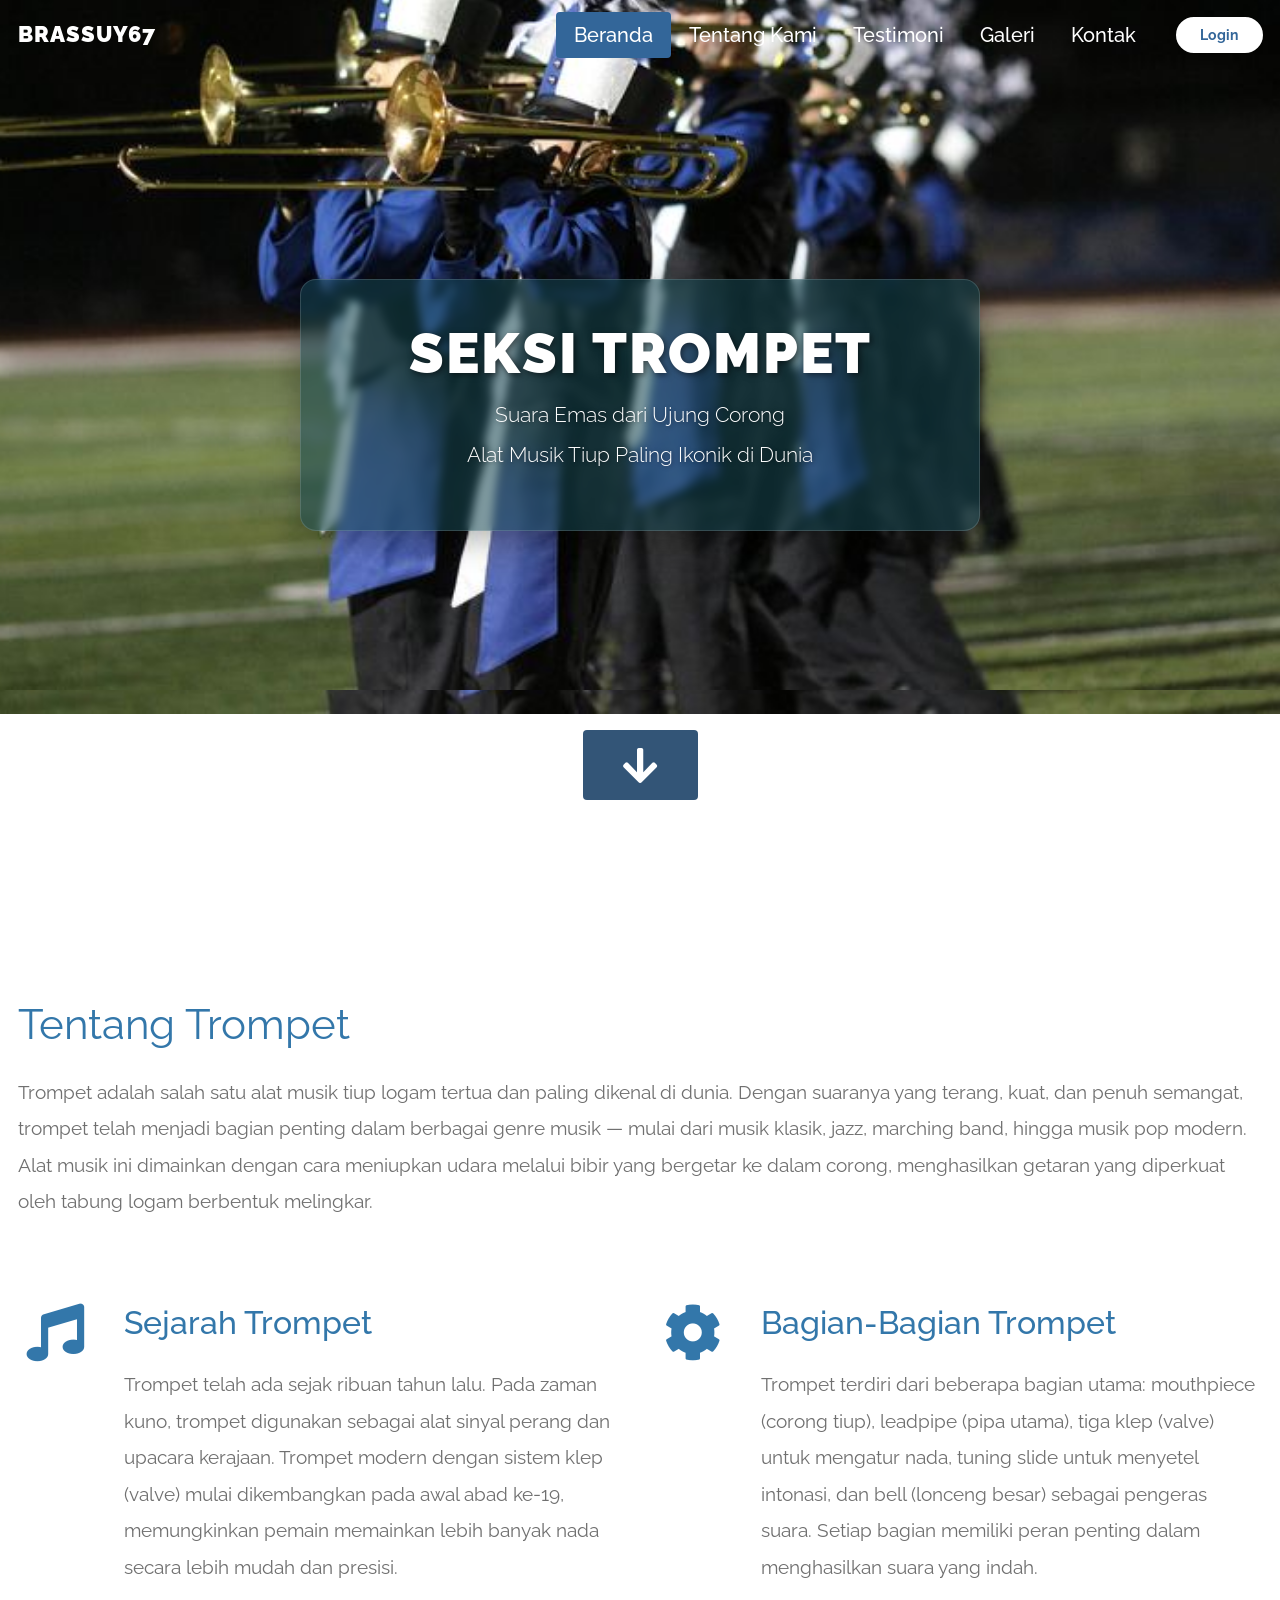
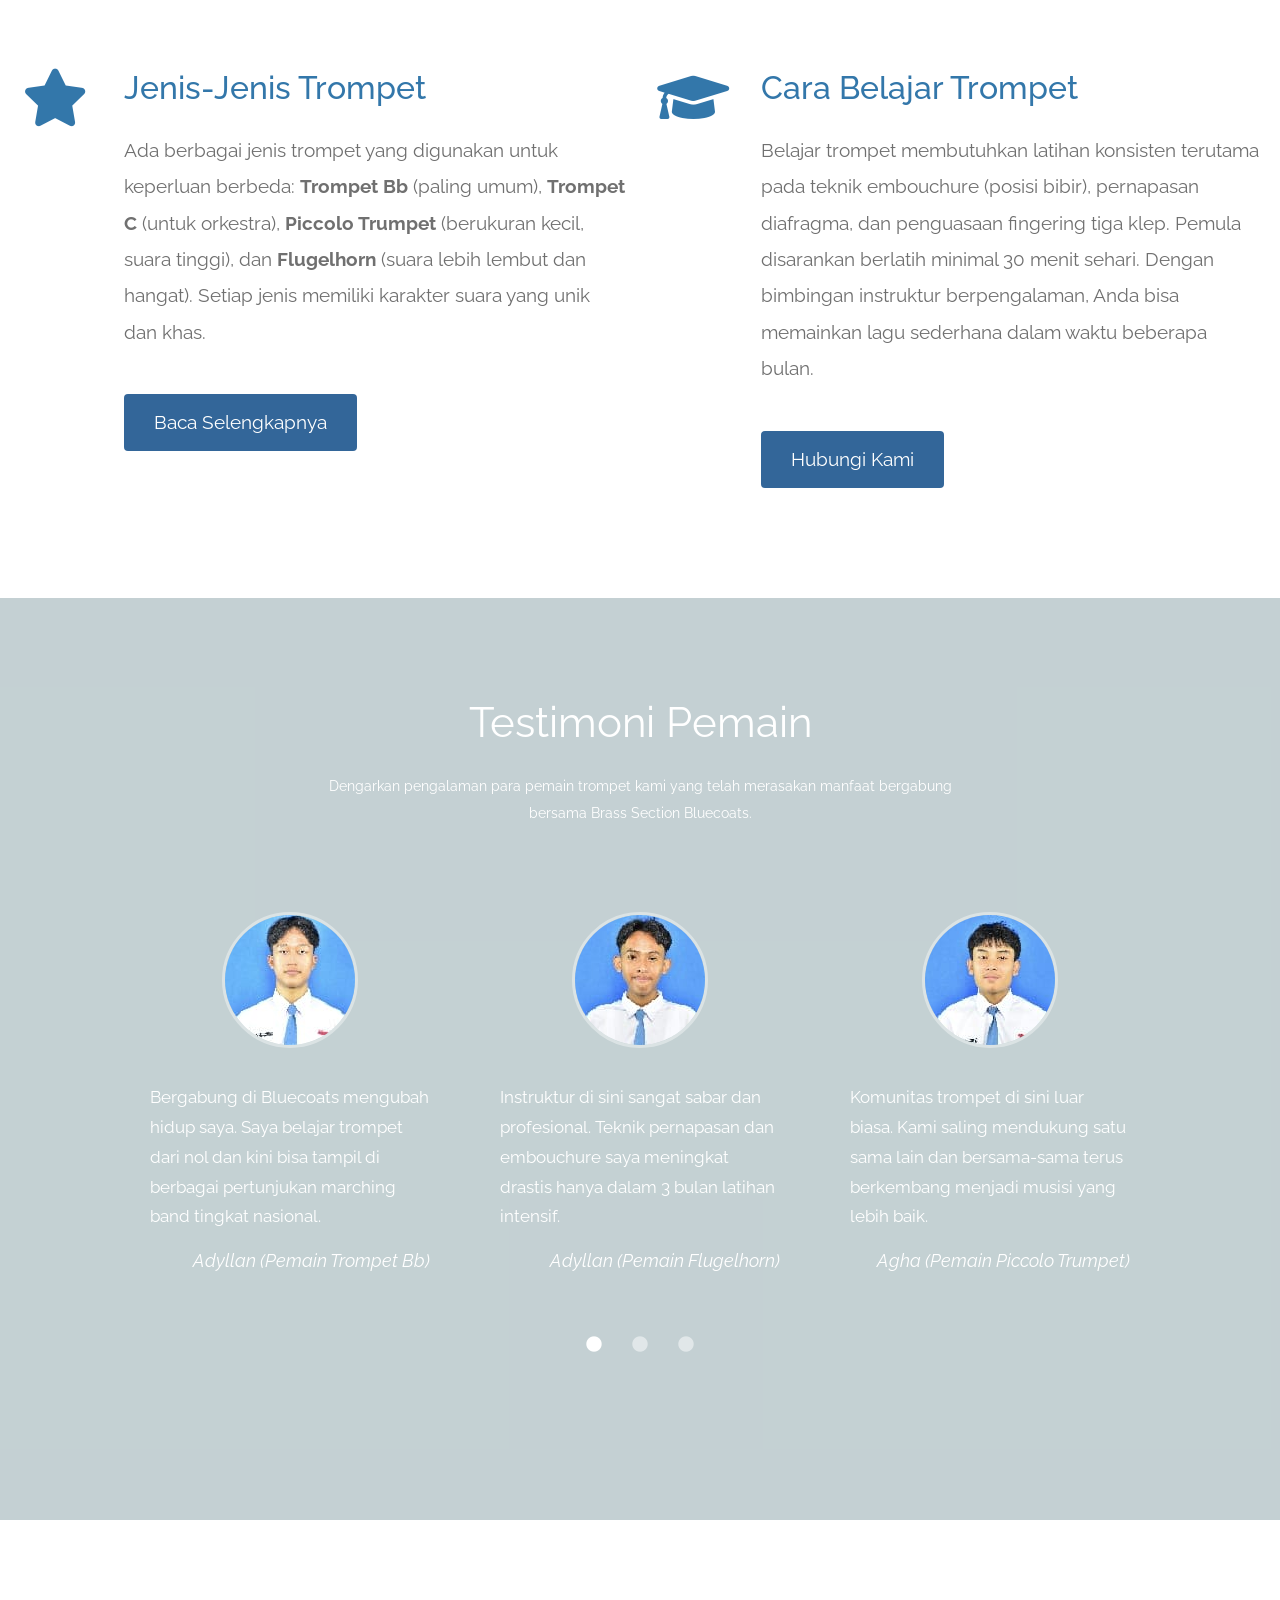
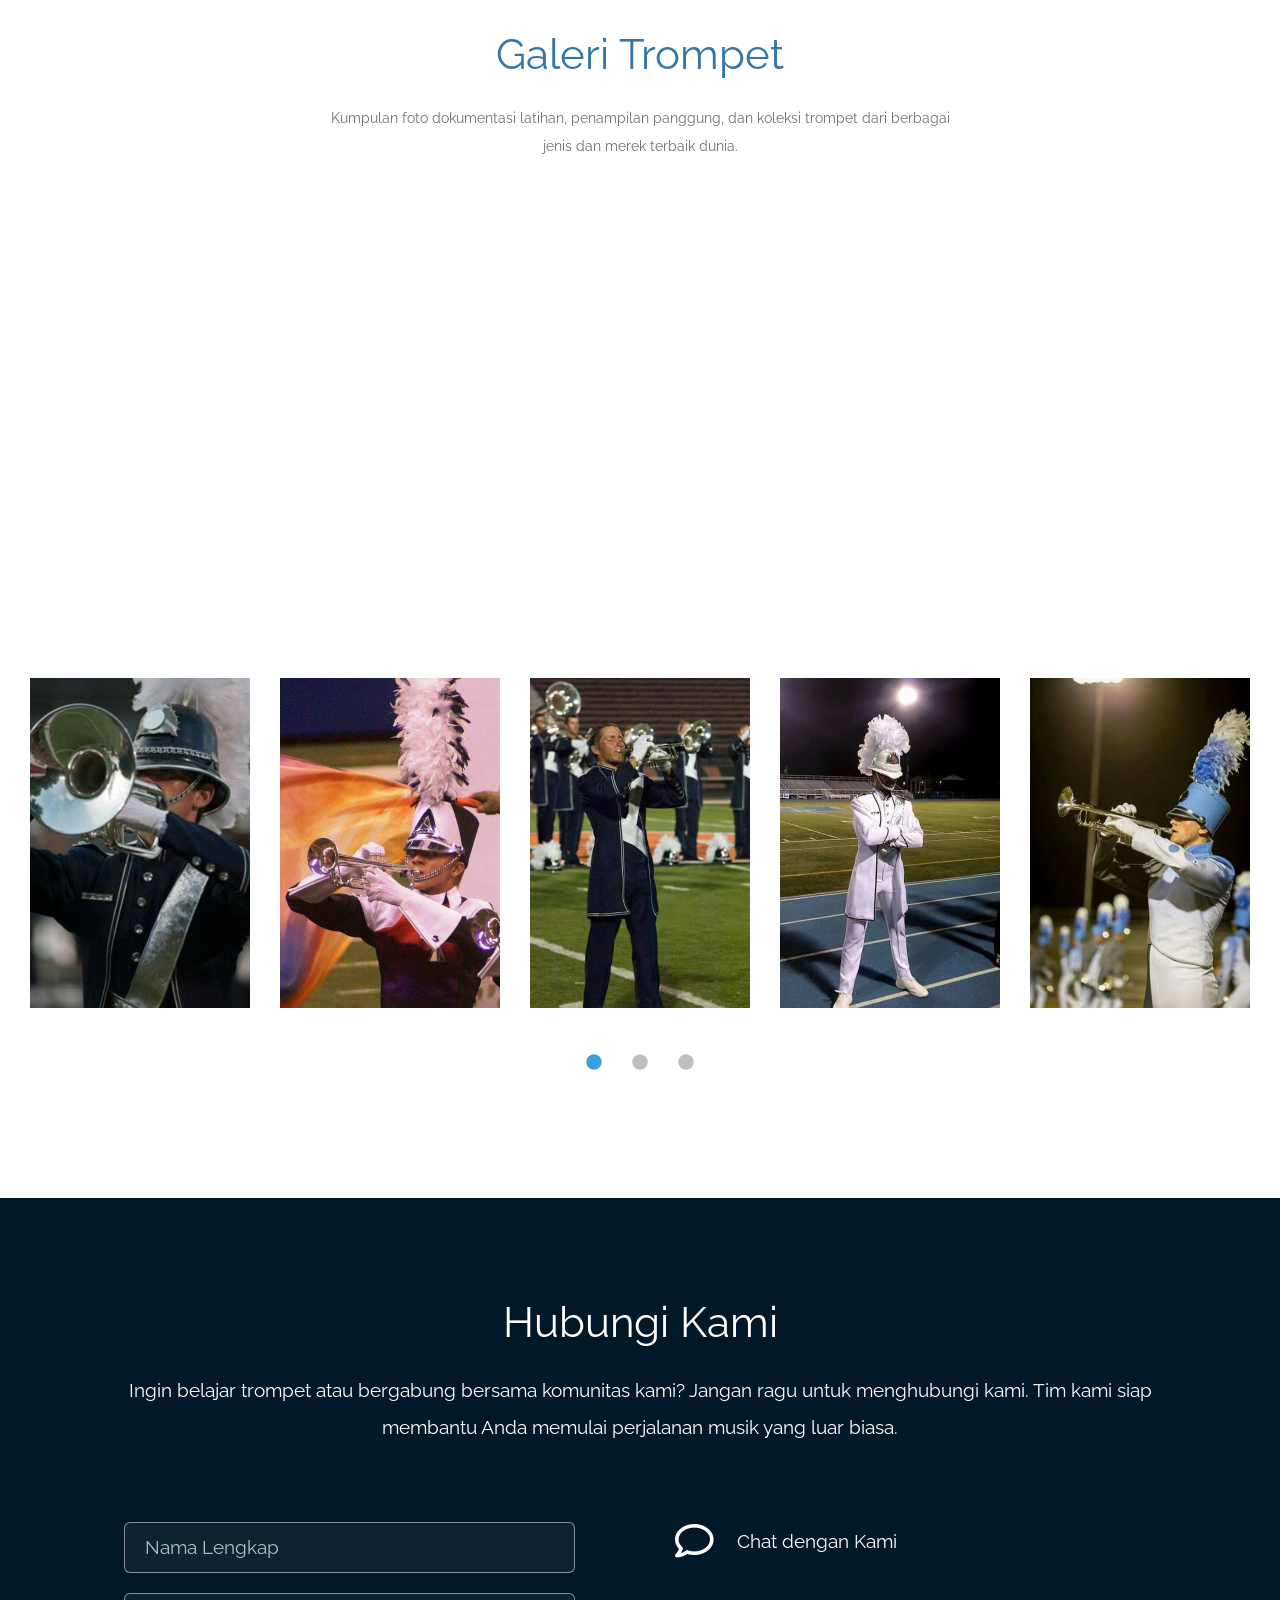
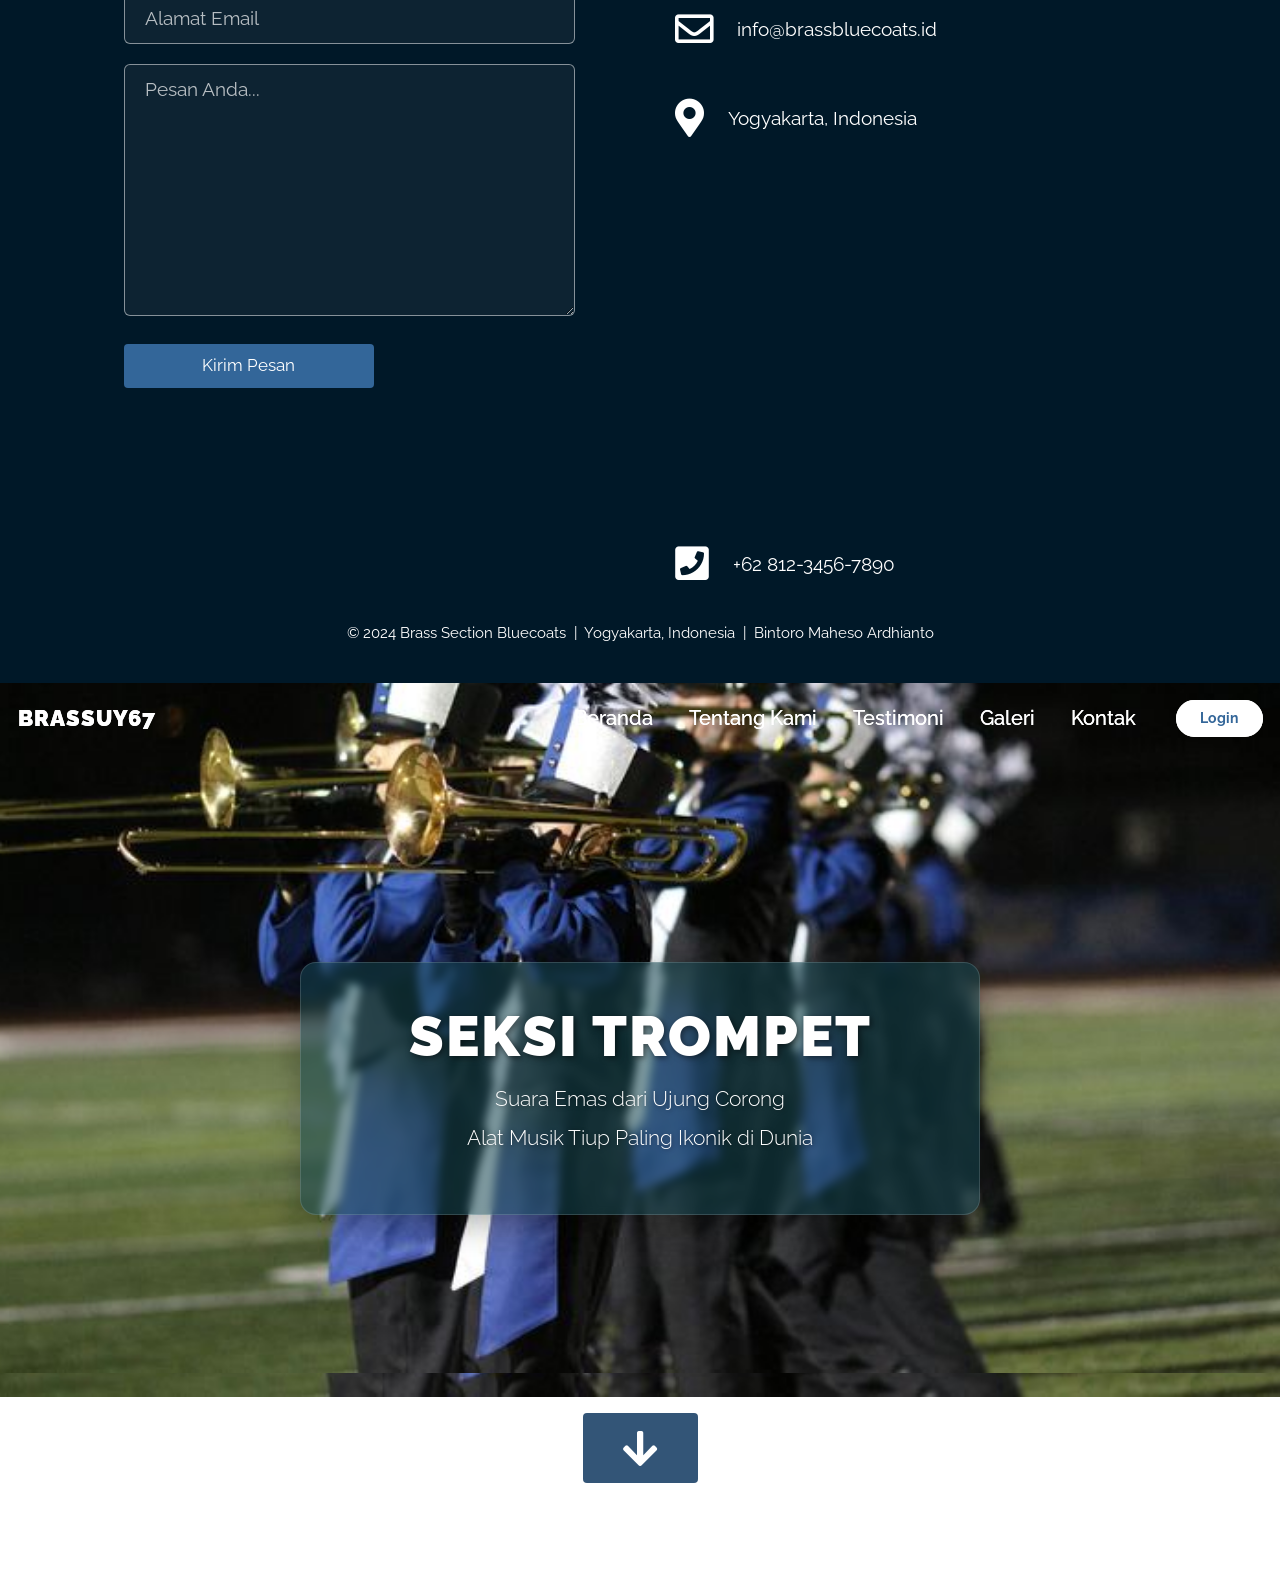
==== commit 5d7c8cc7: "Update index.html" ====
--- a/index.html
+++ b/index.html
@@ -1,12 +1,4 @@
 <!DOCTYPE html>
-<html lang="id">
-<head>
-  <meta charset="UTF-8" />
-  <meta name="viewport" content="width=device-width, initial-scale=1.0" />
-  <meta http-equiv="X-UA-Compatible" content="ie=edge" />
-  <title>Brass Section Bluecoats - Trompet</title>
-  <link rel="stylesheet" href="fontawesome-5.5/css/all.min.css" />
-  <link rel="stylesheet" href="slick/slick.css"><!DOCTYPE html>
 <html lang="id">
 <head>
   <meta charset="UTF-8" />
@@ -248,6 +240,7 @@
           <h2 class="tm-text-primary tm-section-title mb-4">Galeri Trompet</h2>
           <p class="mx-auto tm-section-desc">
             Kumpulan foto dokumentasi latihan, penampilan panggung, dan koleksi trompet dari berbagai jenis dan merek terbaik dunia.
+            <iframe width="756" height="425" src="https://www.youtube.com/embed/3j3JiDOOuag" title="Bluecoats 2025  The Observer Effect Multicam" frameborder="0" allow="accelerometer; autoplay; clipboard-write; encrypted-media; gyroscope; picture-in-picture; web-share" referrerpolicy="strict-origin-when-cross-origin" allowfullscreen></iframe>
           </p>
         </div>
       </div>
@@ -331,34 +324,50 @@
           </form>
         </div>
 
-        <div class="col-sm-12 col-md-6">
-          <div class="contact-item">
-            <a rel="nofollow" href="#" class="item-link">
-              <i class="far fa-2x fa-comment mr-4"></i>
-              <span class="mb-0">Chat dengan Kami</span>
-            </a>
-          </div>
-          <div class="contact-item">
-            <a rel="nofollow" href="mailto:info@brassbluecots.id" class="item-link">
-              <i class="far fa-2x fa-envelope mr-4"></i>
-              <span class="mb-0">info@brassbluecoats.id</span>
-            </a>
-          </div>
-          <div class="contact-item">
-            <a rel="nofollow" href="https://www.google.com/maps" class="item-link">
-              <i class="fas fa-2x fa-map-marker-alt mr-4"></i>
-              <span class="mb-0">Yogyakarta, Indonesia</span>
-            </a>
-          </div>
-          <div class="contact-item">
-            <a rel="nofollow" href="tel:+6281234567890" class="item-link">
-              <i class="fas fa-2x fa-phone-square mr-4"></i>
-              <span class="mb-0">+62 812-3456-7890</span>
-            </a>
-          </div>
-        </div>
-      </div>
-    </div>
+<div class="col-sm-12 col-md-6">
+
+  <div class="contact-item">
+    <a rel="nofollow" href="#" class="item-link">
+      <i class="far fa-2x fa-comment mr-4"></i>
+      <span class="mb-0">Chat dengan Kami</span>
+    </a>
+  </div>
+
+  <div class="contact-item">
+    <a rel="nofollow" href="mailto:info@brassbluecots.id" class="item-link">
+      <i class="far fa-2x fa-envelope mr-4"></i>
+      <span class="mb-0">info@brassbluecoats.id</span>
+    </a>
+  </div>
+
+  <div class="contact-item">
+    <a rel="nofollow" href="https://www.google.com/maps" class="item-link">
+      <i class="fas fa-2x fa-map-marker-alt mr-4"></i>
+      <span class="mb-0">Yogyakarta, Indonesia</span>
+    </a>
+  </div>
+
+  <!-- Google Maps -->
+  <div class="contact-item">
+    <iframe 
+      src="https://www.google.com/maps/embed?pb=!1m18!1m12!1m3!1d3952.896037484975!2d110.39152690932893!3d-7.800830300625493!2m3!1f0!2f0!3f0!3m2!1i1024!2i768!4f13.1!3m3!1m2!1s0x2e7a57669d43fe55%3A0x75fae1bb400d4da5!2sSMA%20Negeri%208%20Yogyakarta!5e0!3m2!1sid!2sid!4v1779773142971!5m2!1sid!2sid"
+      width="100%"
+      height="300"
+      style="border:0; border-radius:12px;"
+      allowfullscreen=""
+      loading="lazy"
+      referrerpolicy="no-referrer-when-downgrade">
+    </iframe>
+  </div>
+
+  <div class="contact-item">
+    <a rel="nofollow" href="tel:+6281234567890" class="item-link">
+      <i class="fas fa-2x fa-phone-square mr-4"></i>
+      <span class="mb-0">+62 812-3456-7890</span>
+    </a>
+  </div>
+
+</div>
 
     <footer class="text-center small tm-footer">
       <p class="mb-0">
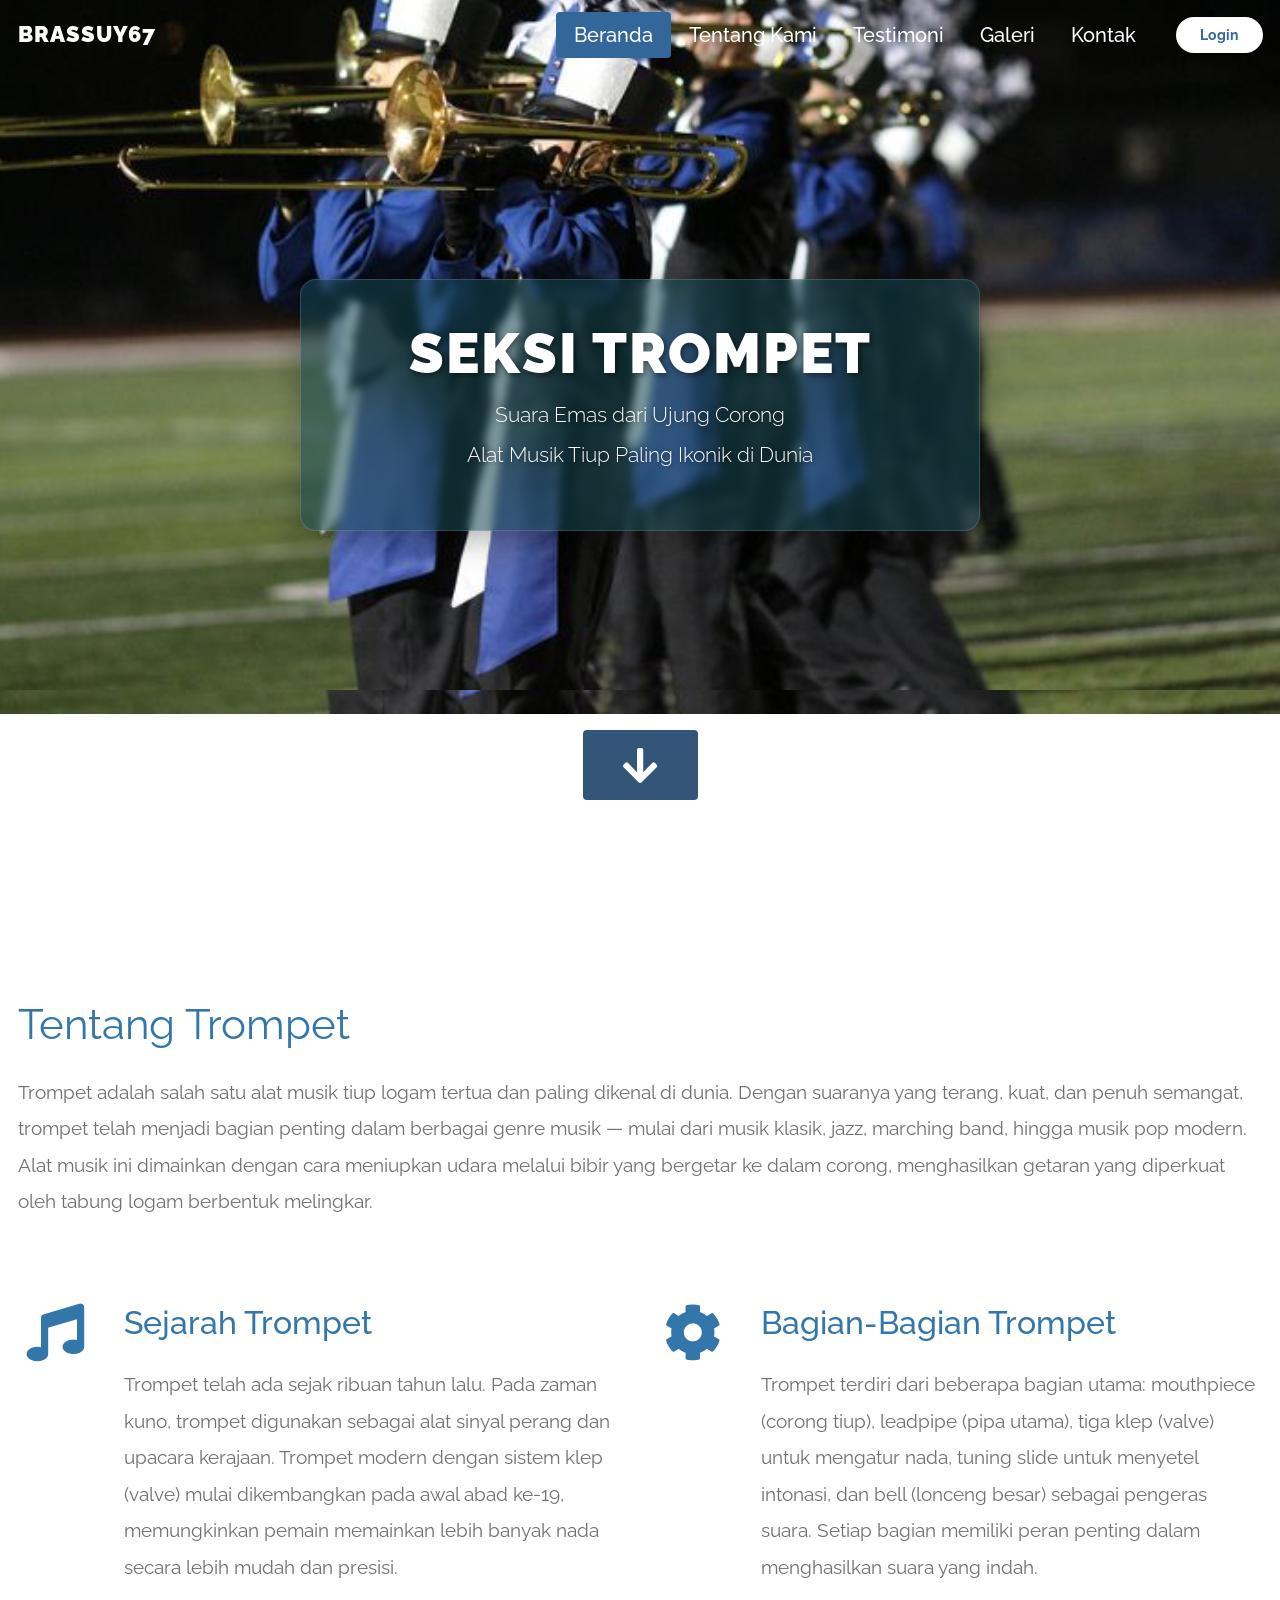
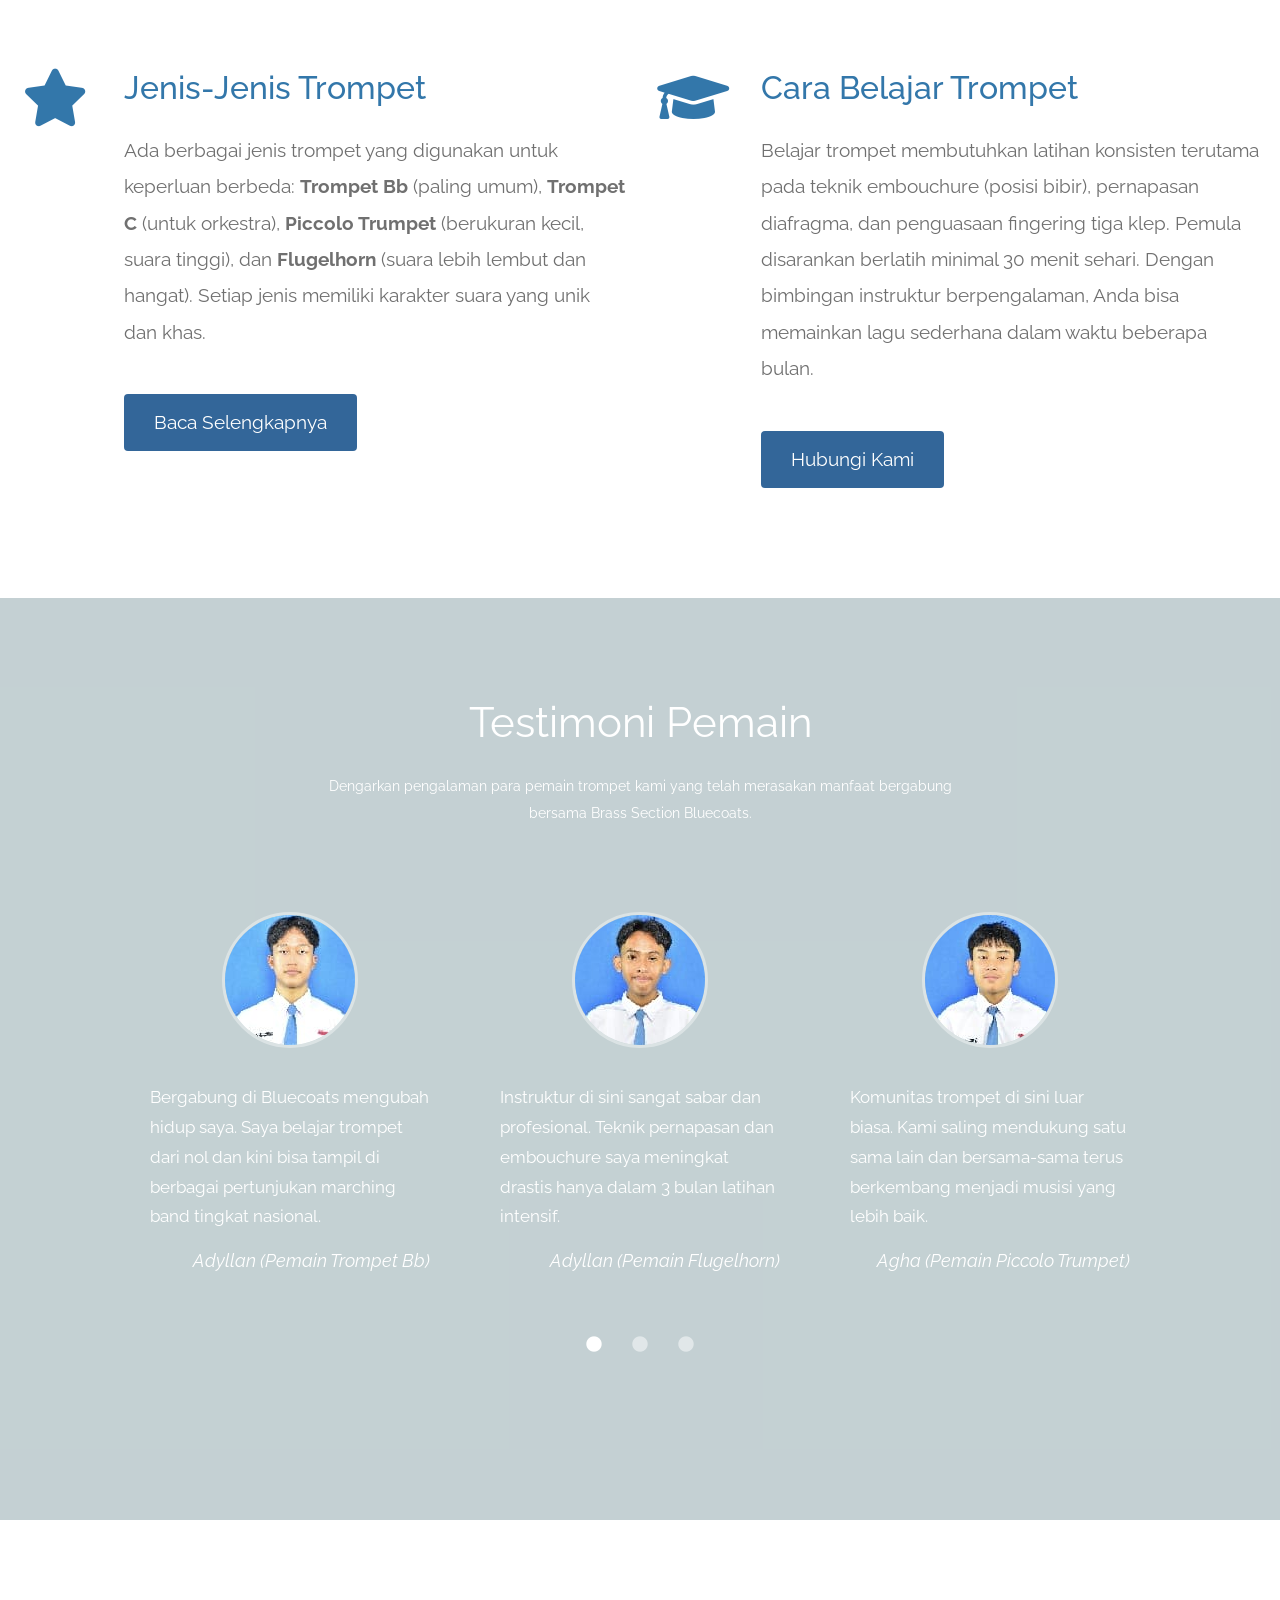
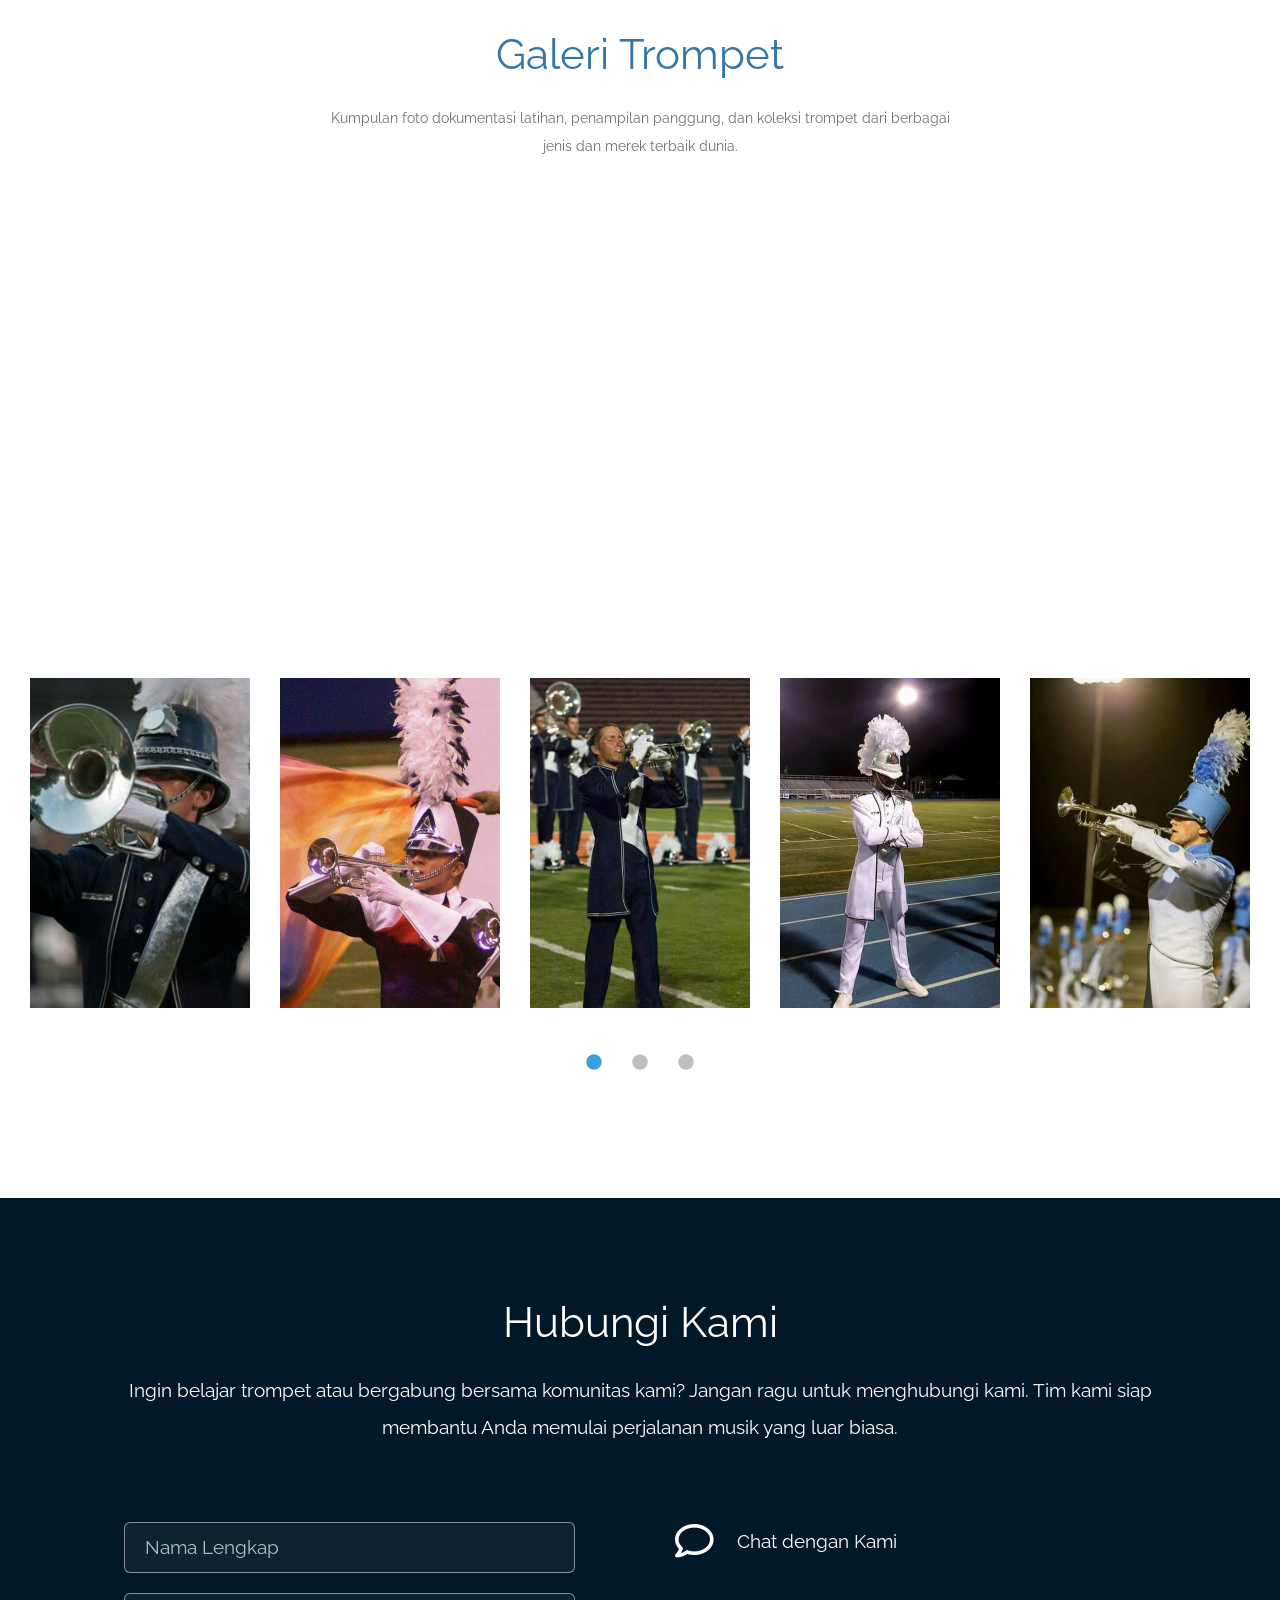
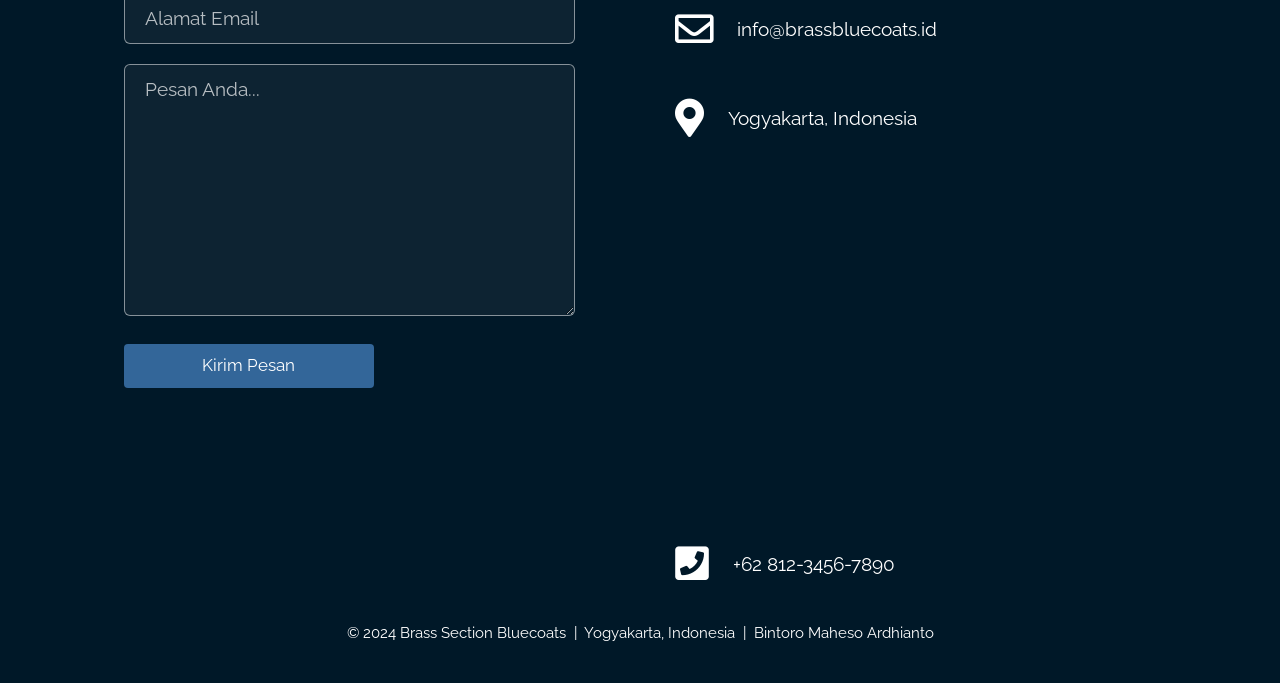
==== commit 24320bfe: "Update index.html" ====
--- a/index.html
+++ b/index.html
@@ -525,542 +525,3 @@
   <script src="js/welcome.js"></script>
 </body>
 </html>
-  <link rel="stylesheet" href="slick/slick-theme.css">
-  <link rel="stylesheet" href="magnific-popup/magnific-popup.css">
-  <link rel="stylesheet" href="css/bootstrap.min.css" />
-  <link rel="stylesheet" href="css/tooplate-infinite-loop.css" />
-</head>
-<body>
-
-  <!-- Hero section -->
-  <section id="infinite" class="text-white tm-font-big tm-parallax">
-
-    <!-- Navigation -->
-    <nav class="navbar navbar-expand-md tm-navbar" id="tmNav">
-      <div class="container">
-
-        <a href="#infinite" class="navbar-brand">BRASSUY67</a>
-
-        <button class="navbar-toggler" type="button"
-          data-toggle="collapse" data-target="#navbarSupportedContent"
-          aria-controls="navbarSupportedContent" aria-expanded="false"
-          aria-label="Toggle navigasi">
-          <i class="fas fa-bars navbar-toggler-icon"></i>
-        </button>
-
-        <div class="collapse navbar-collapse" id="navbarSupportedContent">
-          <ul class="navbar-nav ml-auto align-items-center">
-            <li class="nav-item">
-              <a class="nav-link tm-nav-link" href="#infinite">Beranda</a>
-            </li>
-            <li class="nav-item">
-              <a class="nav-link tm-nav-link" href="#whatwedo">Tentang Kami</a>
-            </li>
-            <li class="nav-item">
-              <a class="nav-link tm-nav-link" href="#testimonials">Testimoni</a>
-            </li>
-            <li class="nav-item">
-              <a class="nav-link tm-nav-link" href="#gallery">Galeri</a>
-            </li>
-            <li class="nav-item">
-              <a class="nav-link tm-nav-link" href="#contact">Kontak</a>
-            </li>
-            <!-- Auth Area -->
-            <li class="nav-item auth-nav-item">
-              <span id="userInfo" class="user-info-text"></span>
-              <button onclick="goLogin()" class="nav-cta" id="loginBtn">Login</button>
-              <button onclick="goLogout()" class="nav-cta nav-cta-outline" id="logoutBtn" style="display:none;">Logout</button>
-            </li>
-          </ul>
-        </div>
-
-      </div>
-    </nav>
-
-    <!-- Hero Text -->
-<section id="infinite" class="text-white tm-font-big tm-parallax">
-
-  <!-- Navigation -->
-  <nav class="navbar navbar-expand-md tm-navbar" id="tmNav">
-    <div class="container">
-
-      <a href="#infinite" class="navbar-brand">BRASSUY67</a>
-
-      <button class="navbar-toggler" type="button"
-        data-toggle="collapse" data-target="#navbarSupportedContent"
-        aria-controls="navbarSupportedContent" aria-expanded="false"
-        aria-label="Toggle navigasi">
-        <i class="fas fa-bars navbar-toggler-icon"></i>
-      </button>
-
-      <div class="collapse navbar-collapse" id="navbarSupportedContent">
-        <ul class="navbar-nav ml-auto align-items-center">
-          <li class="nav-item"><a class="nav-link tm-nav-link" href="#infinite">Beranda</a></li>
-          <li class="nav-item"><a class="nav-link tm-nav-link" href="#whatwedo">Tentang Kami</a></li>
-          <li class="nav-item"><a class="nav-link tm-nav-link" href="#testimonials">Testimoni</a></li>
-          <li class="nav-item"><a class="nav-link tm-nav-link" href="#gallery">Galeri</a></li>
-          <li class="nav-item"><a class="nav-link tm-nav-link" href="#contact">Kontak</a></li>
-
-          <li class="nav-item auth-nav-item">
-            <span id="userInfo" class="user-info-text"></span>
-            <button onclick="goLogin()" class="nav-cta" id="loginBtn">Login</button>
-            <button onclick="goLogout()" class="nav-cta nav-cta-outline" id="logoutBtn" style="display:none;">Logout</button>
-          </li>
-        </ul>
-      </div>
-
-    </div>
-  </nav>
-
-  <!-- HERO CONTENT -->
-  <div class="text-center tm-hero-text-container">
-    <div class="tm-hero-text-container-inner">
-
-      <div class="tm-hero-banner">
-        <h2 class="tm-hero-title">Seksi Trompet</h2>
-        <p class="tm-hero-subtitle">
-          Suara Emas dari Ujung Corong<br>
-          Alat Musik Tiup Paling Ikonik di Dunia
-        </p>
-      </div>
-
-      <div class="tm-next tm-intro-next">
-        <a href="#whatwedo" class="text-center tm-down-arrow-link">
-          <i class="fas fa-2x fa-arrow-down tm-down-arrow"></i>
-        </a>
-      </div>
-
-    </div>
-  </div>
-
-</section>
-
-  <!-- Tentang Kami -->
-  <section id="whatwedo" class="tm-section-pad-top">
-    <div class="container">
-
-      <div class="row tm-content-box">
-        <div class="col-lg-12 col-xl-12">
-          <div class="tm-intro-text-container">
-            <h2 class="tm-text-primary mb-4 tm-section-title">Tentang Trompet</h2>
-            <p class="mb-4 tm-intro-text">
-              Trompet adalah salah satu alat musik tiup logam tertua dan paling dikenal di dunia. 
-              Dengan suaranya yang terang, kuat, dan penuh semangat, trompet telah menjadi bagian penting 
-              dalam berbagai genre musik — mulai dari musik klasik, jazz, marching band, hingga musik pop modern. 
-              Alat musik ini dimainkan dengan cara meniupkan udara melalui bibir yang bergetar ke dalam corong, 
-              menghasilkan getaran yang diperkuat oleh tabung logam berbentuk melingkar.
-            </p>
-          </div>
-        </div>
-      </div>
-
-      <div class="row tm-content-box">
-        <div class="col-lg-1">
-          <i class="fas fa-3x fa-music text-center tm-icon"></i>
-        </div>
-        <div class="col-lg-5">
-          <div class="tm-intro-text-container">
-            <h2 class="tm-text-primary mb-4">Sejarah Trompet</h2>
-            <p class="mb-4 tm-intro-text">
-              Trompet telah ada sejak ribuan tahun lalu. Pada zaman kuno, trompet digunakan sebagai 
-              alat sinyal perang dan upacara kerajaan. Trompet modern dengan sistem klep (valve) 
-              mulai dikembangkan pada awal abad ke-19, memungkinkan pemain memainkan lebih banyak nada 
-              secara lebih mudah dan presisi.
-            </p>
-          </div>
-        </div>
-
-        <div class="col-lg-1">
-          <i class="fas fa-3x fa-cog text-center tm-icon"></i>
-        </div>
-        <div class="col-lg-5">
-          <div class="tm-intro-text-container">
-            <h2 class="tm-text-primary mb-4">Bagian-Bagian Trompet</h2>
-            <p class="mb-4 tm-intro-text">
-              Trompet terdiri dari beberapa bagian utama: mouthpiece (corong tiup), leadpipe (pipa utama), 
-              tiga klep (valve) untuk mengatur nada, tuning slide untuk menyetel intonasi, 
-              dan bell (lonceng besar) sebagai pengeras suara. Setiap bagian memiliki peran 
-              penting dalam menghasilkan suara yang indah.
-            </p>
-          </div>
-        </div>
-      </div>
-
-      <div class="row tm-content-box">
-        <div class="col-lg-1">
-          <i class="fas fa-3x fa-star text-center tm-icon"></i>
-        </div>
-        <div class="col-lg-5">
-          <div class="tm-intro-text-container">
-            <h2 class="tm-text-primary mb-4">Jenis-Jenis Trompet</h2>
-            <p class="mb-4 tm-intro-text">
-              Ada berbagai jenis trompet yang digunakan untuk keperluan berbeda: 
-              <strong>Trompet Bb</strong> (paling umum), <strong>Trompet C</strong> (untuk orkestra), 
-              <strong>Piccolo Trumpet</strong> (berukuran kecil, suara tinggi), 
-              dan <strong>Flugelhorn</strong> (suara lebih lembut dan hangat). 
-              Setiap jenis memiliki karakter suara yang unik dan khas.
-            </p>
-            <div class="tm-continue">
-              <a href="#testimonials" class="tm-intro-text tm-btn-primary">Baca Selengkapnya</a>
-            </div>
-          </div>
-        </div>
-
-        <div class="col-lg-1">
-          <i class="fas fa-3x fa-graduation-cap text-center tm-icon"></i>
-        </div>
-        <div class="col-lg-5">
-          <div class="tm-intro-text-container">
-            <h2 class="tm-text-primary mb-4">Cara Belajar Trompet</h2>
-            <p class="mb-4 tm-intro-text">
-              Belajar trompet membutuhkan latihan konsisten terutama pada teknik embouchure 
-              (posisi bibir), pernapasan diafragma, dan penguasaan fingering tiga klep. 
-              Pemula disarankan berlatih minimal 30 menit sehari. Dengan bimbingan instruktur 
-              berpengalaman, Anda bisa memainkan lagu sederhana dalam waktu beberapa bulan.
-            </p>
-            <div class="tm-continue">
-              <a href="#contact" class="tm-intro-text tm-btn-primary">Hubungi Kami</a>
-            </div>
-          </div>
-        </div>
-      </div>
-
-    </div>
-  </section>
-
-  <!-- Testimoni -->
-  <section id="testimonials" class="tm-section-pad-top tm-parallax-2">
-    <div class="container tm-testimonials-content">
-      <div class="row">
-        <div class="col-lg-12 tm-content-box">
-          <h2 class="text-white text-center mb-4 tm-section-title">Testimoni Pemain</h2>
-          <p class="mx-auto tm-section-desc text-center">
-            Dengarkan pengalaman para pemain trompet kami yang telah merasakan manfaat bergabung bersama Brass Section Bluecoats.
-          </p>
-          <div class="mx-auto tm-gallery-container tm-gallery-container-2">
-            <div class="tm-testimonials-carousel">
-
-              <figure class="tm-testimonial-item">
-                <img src="img/testimonial-img-01.jpeg" alt="Budi" class="img-fluid mx-auto">
-                <blockquote>
-                  Bergabung di Bluecoats mengubah hidup saya. Saya belajar trompet dari nol dan kini bisa tampil di berbagai pertunjukan marching band tingkat nasional.
-                </blockquote>
-                <figcaption>Adyllan (Pemain Trompet Bb)</figcaption>
-              </figure>
-
-              <figure class="tm-testimonial-item">
-                <img src="img/testimonial-img-02.jpeg" alt="Sari" class="img-fluid mx-auto">
-                <blockquote>
-                  Instruktur di sini sangat sabar dan profesional. Teknik pernapasan dan embouchure saya meningkat drastis hanya dalam 3 bulan latihan intensif.
-                </blockquote>
-                <figcaption>Adyllan (Pemain Flugelhorn)</figcaption>
-              </figure>
-
-              <figure class="tm-testimonial-item">
-                <img src="img/testimonial-img-03.jpeg" alt="Rizky" class="img-fluid mx-auto">
-                <blockquote>
-                  Komunitas trompet di sini luar biasa. Kami saling mendukung satu sama lain dan bersama-sama terus berkembang menjadi musisi yang lebih baik.
-                </blockquote>
-                <figcaption>Agha (Pemain Piccolo Trumpet)</figcaption>
-              </figure>
-
-              <figure class="tm-testimonial-item">
-                <img src="img/testimonial-img-04.jpeg" alt="Maya" class="img-fluid mx-auto">
-                <blockquote>
-                  Fasilitas latihan yang lengkap dan jadwal yang fleksibel membuat saya bisa belajar trompet sambil tetap menjalani aktivitas sehari-hari dengan lancar.
-                </blockquote>
-                <figcaption>Abiy (Pemain Trompet C)</figcaption>
-              </figure>
-
-              <figure class="tm-testimonial-item">
-                <img src="img/testimonial-img-02.jpeg" alt="Andi" class="img-fluid mx-auto">
-                <blockquote>
-                  Saya sudah mencoba berbagai tempat les musik, tapi di sini metode pengajarannya paling sistematis dan menyenangkan. Sangat direkomendasikan!
-                </blockquote>
-                <figcaption>Hakim (Pemain Trompet Jazz)</figcaption>
-              </figure>
-
-            </div>
-          </div>
-        </div>
-      </div>
-    </div>
-    <div class="tm-bg-overlay"></div>
-  </section>
-
-  <!-- Galeri -->
-  <section id="gallery" class="tm-section-pad-top">
-    <div class="container tm-container-gallery">
-      <div class="row">
-        <div class="text-center col-12">
-          <h2 class="tm-text-primary tm-section-title mb-4">Galeri Trompet</h2>
-          <p class="mx-auto tm-section-desc">
-            Kumpulan foto dokumentasi latihan, penampilan panggung, dan koleksi trompet dari berbagai jenis dan merek terbaik dunia.
-            <iframe width="756" height="425" src="https://www.youtube.com/embed/3j3JiDOOuag" title="Bluecoats 2025  The Observer Effect Multicam" frameborder="0" allow="accelerometer; autoplay; clipboard-write; encrypted-media; gyroscope; picture-in-picture; web-share" referrerpolicy="strict-origin-when-cross-origin" allowfullscreen></iframe>
-          </p>
-        </div>
-      </div>
-      <div class="row">
-        <div class="col-12">
-          <div class="mx-auto tm-gallery-container">
-            <div class="grid tm-gallery">
-              <a href="img/gallery-img-01.jpg">
-                <figure class="effect-honey tm-gallery-item">
-                  <img src="img/gallery-tn-01.jpeg" alt="Gambar 1" class="img-fluid">
-                  <figcaption><h2><i>Latihan <span>Rutin Harian</span></i></h2></figcaption>
-                </figure>
-              </a>
-              <a href="img/gallery-img-02.jpg">
-                <figure class="effect-honey tm-gallery-item">
-                  <img src="img/gallery-tn-02.jpeg" alt="Gambar 2" class="img-fluid">
-                  <figcaption><h2><i>Penampilan <span>Marching Band</span></i></h2></figcaption>
-                </figure>
-              </a>
-              <a href="img/gallery-img-03.jpg">
-                <figure class="effect-honey tm-gallery-item">
-                  <img src="img/gallery-tn-03.jpeg" alt="Gambar 3" class="img-fluid">
-                  <figcaption><h2><i>Trompet <span>Klasik Orkestra</span></i></h2></figcaption>
-                </figure>
-              </a>
-              <a href="img/gallery-img-04.jpg">
-                <figure class="effect-honey tm-gallery-item">
-                  <img src="img/gallery-tn-04.jpeg" alt="Gambar 4" class="img-fluid">
-                  <figcaption><h2><i>Solo <span>Konser Jazz</span></i></h2></figcaption>
-                </figure>
-              </a>
-              <a href="img/gallery-img-05.jpg">
-                <figure class="effect-honey tm-gallery-item">
-                  <img src="img/gallery-tn-05.jpeg" alt="Gambar 5" class="img-fluid">
-                  <figcaption><h2><i>Studio <span>Rekaman</span></i></h2></figcaption>
-                </figure>
-              </a>
-              <a href="img/gallery-img-06.jpg">
-                <figure class="effect-honey tm-gallery-item">
-                  <img src="img/gallery-tn-06.jpeg" alt="Gambar 6" class="img-fluid">
-                  <figcaption><h2><i>Koleksi <span>Trompet Antik</span></i></h2></figcaption>
-                </figure>
-              </a>
-              <a href="img/gallery-img-01.jpg">
-                <figure class="effect-honey tm-gallery-item">
-                  <img src="img/gallery-tn-01.jpeg" alt="Gambar 7" class="img-fluid">
-                  <figcaption><h2><i>Kompetisi <span>Tingkat Nasional</span></i></h2></figcaption>
-                </figure>
-              </a>
-              <a href="img/gallery-img-02.jpg">
-                <figure class="effect-honey tm-gallery-item">
-                  <img src="img/gallery-tn-02.jpeg" alt="Gambar 8" class="img-fluid">
-                  <figcaption><h2><i>Workshop <span>Teknik Tiup</span></i></h2></figcaption>
-                </figure>
-              </a>
-            </div>
-          </div>
-        </div>
-      </div>
-    </div>
-  </section>
-
-  <!-- Kontak -->
-  <div class="container tm-container-contact">
-      <div class="row">
-        <div class="text-center col-12">
-          <h2 class="tm-section-title mb-4">Hubungi Kami</h2>
-          <p class="mb-5">
-            Ingin belajar trompet atau bergabung bersama komunitas kami? 
-            Jangan ragu untuk menghubungi kami. Tim kami siap membantu Anda memulai perjalanan musik yang luar biasa.
-          </p><br>
-        </div>
-
-        <div class="col-sm-12 col-md-6">
-          <form action="" method="get">
-            <input id="name" name="name" type="text" placeholder="Nama Lengkap" class="tm-input" required />
-            <input id="email-contact" name="email" type="email" placeholder="Alamat Email" class="tm-input" required />
-            <textarea id="message-contact" name="message" rows="8" placeholder="Pesan Anda..." class="tm-input" required></textarea>
-            <button type="submit" class="btn tm-btn-submit">Kirim Pesan</button>
-          </form>
-        </div>
-
-        <div class="col-sm-12 col-md-6">
-          <div class="contact-item">
-            <a rel="nofollow" href="#" class="item-link">
-              <i class="far fa-2x fa-comment mr-4"></i>
-              <span class="mb-0">Chat dengan Kami</span>
-            </a>
-          </div>
-          <div class="contact-item">
-            <a rel="nofollow" href="mailto:info@brassbluecots.id" class="item-link">
-              <i class="far fa-2x fa-envelope mr-4"></i>
-              <span class="mb-0">info@brassbluecoats.id</span>
-            </a>
-          </div>
-          <div class="contact-item">
-            <a rel="nofollow" href="https://www.google.com/maps" class="item-link">
-              <i class="fas fa-2x fa-map-marker-alt mr-4"></i>
-              <span class="mb-0">Yogyakarta, Indonesia</span>
-            </a>
-          </div>
-          <div class="contact-item">
-            <a rel="nofollow" href="tel:+6281234567890" class="item-link">
-              <i class="fas fa-2x fa-phone-square mr-4"></i>
-              <span class="mb-0">+62 812-3456-7890</span>
-            </a>
-          </div>
-        </div>
-      </div>
-    </div>
-
-    <footer class="text-center small tm-footer">
-      <p class="mb-0">
-        &copy; 2024 Brass Section Bluecoats &nbsp;|&nbsp; Yogyakarta, Indonesia &nbsp;|&nbsp;
-        Bintoro Maheso Ardhianto
-      </p>
-    </footer>
-  </section>
-
-  <!-- Scripts -->
-  <script src="js/jquery-1.9.1.min.js"></script>
-  <script src="slick/slick.min.js"></script>
-  <script src="magnific-popup/jquery.magnific-popup.min.js"></script>
-  <script src="js/easing.min.js"></script>
-  <script src="js/jquery.singlePageNav.min.js"></script>
-  <script src="js/bootstrap.min.js"></script>
-  <script>
-    function goLogin() {
-      window.location.href = 'login/index.html';
-    }
-
-    function goLogout() {
-      localStorage.removeItem('username');
-      updateAuthUI();
-    }
-
-    function updateAuthUI() {
-      var username = localStorage.getItem('username');
-      var userInfo = document.getElementById('userInfo');
-      var loginBtn = document.getElementById('loginBtn');
-      var logoutBtn = document.getElementById('logoutBtn');
-      if (username) {
-        userInfo.textContent = 'Halo, ' + username;
-        loginBtn.style.display = 'none';
-        logoutBtn.style.display = 'inline-block';
-      } else {
-        userInfo.textContent = '';
-        loginBtn.style.display = 'inline-block';
-        logoutBtn.style.display = 'none';
-      }
-    }
-
-    function getOffSet() {
-      var _offset = 450;
-      var windowHeight = window.innerHeight;
-      if (windowHeight > 500) _offset = 400;
-      if (windowHeight > 680) _offset = 300;
-      if (windowHeight > 830) _offset = 210;
-      return _offset;
-    }
-
-    function setParallaxPosition($doc, multiplier, $object) {
-      var offset = getOffSet();
-      var from_top = $doc.scrollTop(),
-        bg_css = 'center ' + (multiplier * from_top - offset) + 'px';
-      $object.css({ "background-position": bg_css });
-    }
-
-    var background_image_parallax = function ($object, multiplier, forceSet) {
-      multiplier = typeof multiplier !== 'undefined' ? multiplier : 0.5;
-      multiplier = 1 - multiplier;
-      var $doc = $(document);
-      if (forceSet) {
-        setParallaxPosition($doc, multiplier, $object);
-      } else {
-        $(window).scroll(function () {
-          setParallaxPosition($doc, multiplier, $object);
-        });
-      }
-    };
-
-    var background_image_parallax_2 = function ($object, multiplier) {
-      multiplier = typeof multiplier !== 'undefined' ? multiplier : 0.5;
-      multiplier = 1 - multiplier;
-      var $doc = $(document);
-      $object.css({ "background-attachment": "fixed" });
-      $(window).scroll(function () {
-        if ($(window).width() > 768) {
-          var firstTop = $object.offset().top,
-            pos = $(window).scrollTop(),
-            yPos = Math.round((multiplier * (firstTop - pos)) - 186);
-          $object.css({ "background-position": 'center ' + yPos + 'px' });
-        } else {
-          $object.css({ "background-position": "center" });
-        }
-      });
-    };
-
-    $(function () {
-      updateAuthUI();
-
-      background_image_parallax($(".tm-parallax"), 0.30, false);
-      background_image_parallax_2($("#contact"), 0.80);
-      background_image_parallax_2($("#testimonials"), 0.80);
-
-      window.addEventListener('resize', function () {
-        background_image_parallax($(".tm-parallax"), 0.30, true);
-      }, true);
-
-      $(window).scroll(function () {
-        if ($(document).scrollTop() > 120) {
-          $('.tm-navbar').addClass("scroll");
-        } else {
-          $('.tm-navbar').removeClass("scroll");
-        }
-      });
-
-      $('#tmNav a').on('click', function () {
-        $('.navbar-collapse').removeClass('show');
-      });
-
-      $('#tmNav').singlePageNav({
-        'easing': 'easeInOutExpo',
-        'speed': 600
-      });
-
-      $("a").on('click', function (event) {
-        if (this.hash !== "") {
-          event.preventDefault();
-          var hash = this.hash;
-          $('html, body').animate({ scrollTop: $(hash).offset().top }, 600, 'easeInOutExpo', function () {
-            window.location.hash = hash;
-          });
-        }
-      });
-
-      $('.tm-gallery').magnificPopup({
-        delegate: 'a',
-        type: 'image',
-        gallery: { enabled: true }
-      });
-
-      $('.tm-testimonials-carousel').slick({
-        dots: true, prevArrow: false, nextArrow: false, infinite: false,
-        slidesToShow: 3, slidesToScroll: 1,
-        responsive: [
-          { breakpoint: 992, settings: { slidesToShow: 2 } },
-          { breakpoint: 768, settings: { slidesToShow: 2 } },
-          { breakpoint: 480, settings: { slidesToShow: 1 } }
-        ]
-      });
-
-      $('.tm-gallery').slick({
-        dots: true, infinite: false,
-        slidesToShow: 5, slidesToScroll: 2,
-        responsive: [
-          { breakpoint: 1199, settings: { slidesToShow: 4, slidesToScroll: 2 } },
-          { breakpoint: 991, settings: { slidesToShow: 3, slidesToScroll: 2 } },
-          { breakpoint: 767, settings: { slidesToShow: 2, slidesToScroll: 1 } },
-          { breakpoint: 480, settings: { slidesToShow: 1, slidesToScroll: 1 } }
-        ]
-      });
-    });
-  </script>
-  <script src="js/welcome.js"></script>
-</body>
-</html>
